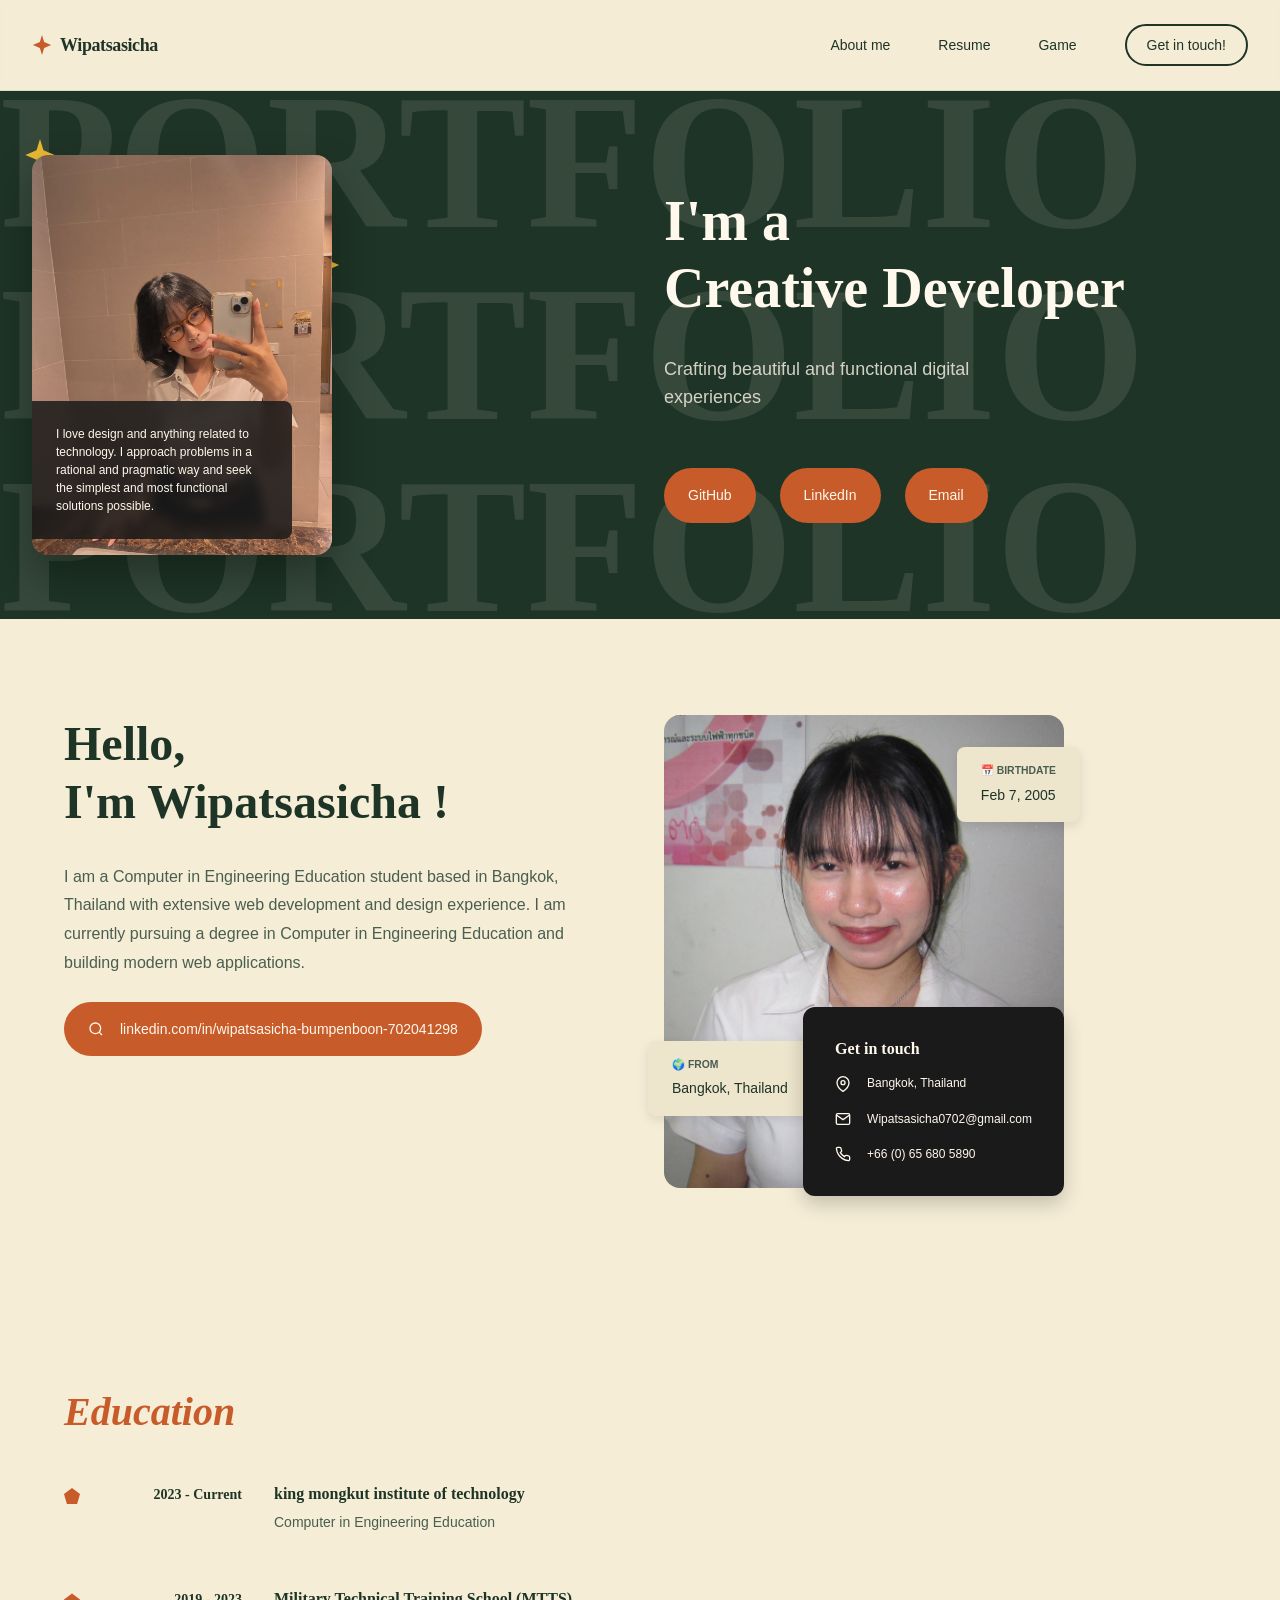
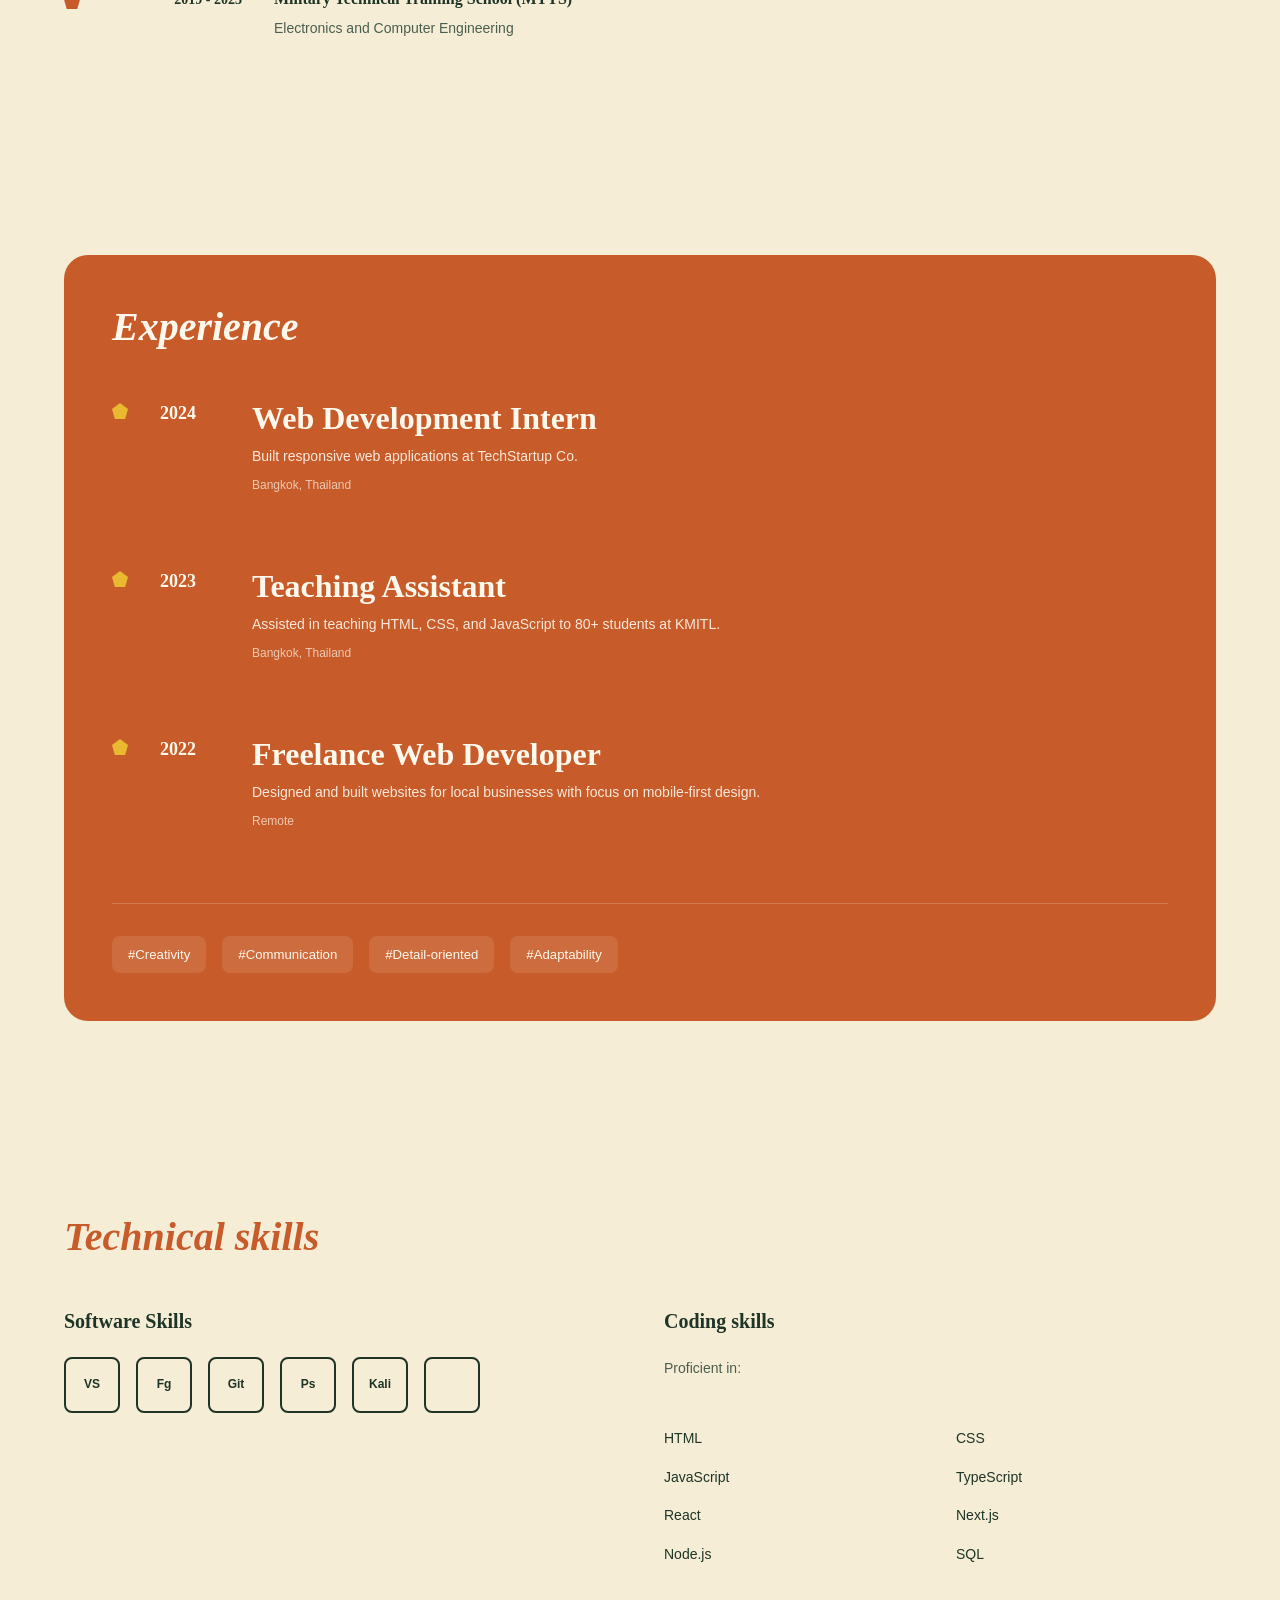
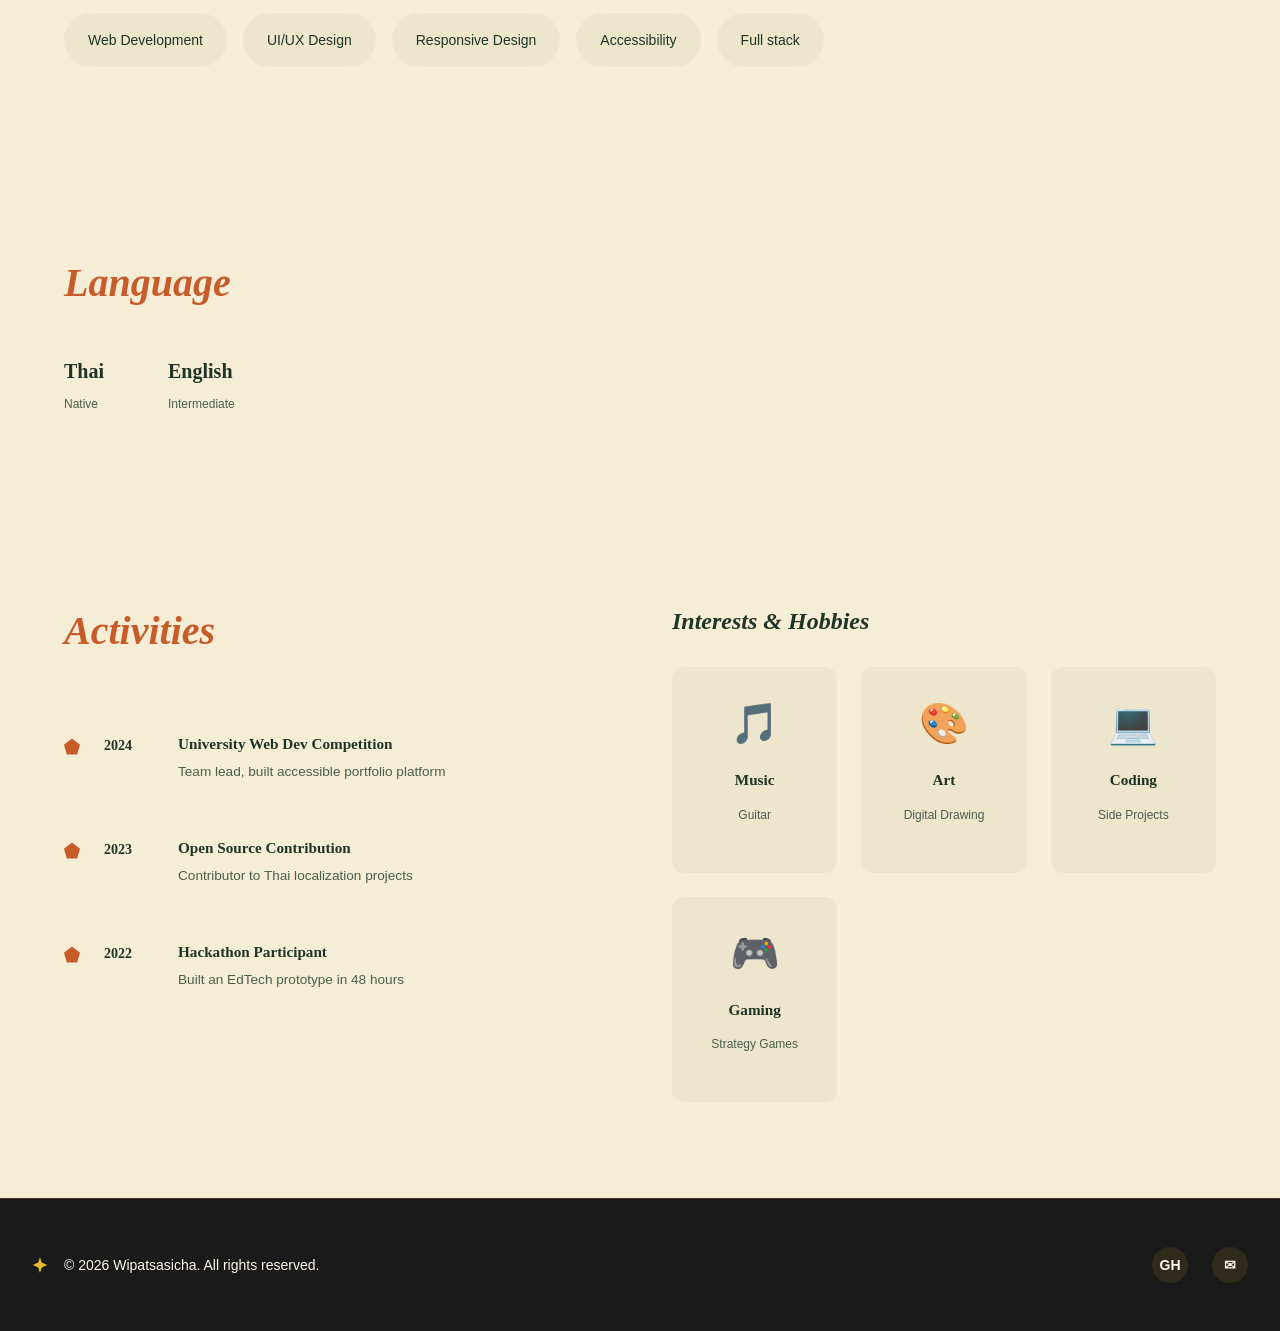
==== index.html @ ccfe5669 "Performance optimization: defer scripts and add image dimensions" ====
<!DOCTYPE html>
<html lang="en">
<head>
    <meta charset="UTF-8">
    <meta name="viewport" content="width=device-width, initial-scale=1.0">
    <meta name="description" content="Wipatsasicha - Computer in Engineering Education student and web developer">
    <meta name="theme-color" content="#1E3426">
    <title>Wipatsasicha - Portfolio</title>
    <link rel="stylesheet" href="styles.css">
    <link rel="stylesheet" href="cv-styles.css">
</head>
<body>
    <div id="shared-header"></div>

    
    <main>
        <div id="page-home" class="page-view active" data-route="home">
       
        <section class="hero-section" aria-labelledby="hero-heading">
            <div class="hero-background" aria-hidden="true">
                <div class="hero-text">PORTFOLIO</div>
                <div class="hero-text">PORTFOLIO</div>
                <div class="hero-text">PORTFOLIO</div>
                <div class="hero-text">PORTFOLIO</div>
                <div class="hero-text">PORTFOLIO</div>
            </div>

            <div class="hero-container">
                <div class="hero-grid">
                    
                    <div class="hero-image-wrapper">
                        
                        <svg class="sparkle sparkle-1" width="32" height="32" viewBox="0 0 24 24" fill="currentColor" aria-hidden="true">
                            <path d="M12 0L14.59 8.41L23 12L14.59 15.59L12 24L9.41 15.59L1 12L9.41 8.41L12 0Z" />
                        </svg>
                        <svg class="sparkle sparkle-2" width="20" height="20" viewBox="0 0 24 24" fill="currentColor" aria-hidden="true">
                            <path d="M12 0L14.59 8.41L23 12L14.59 15.59L12 24L9.41 15.59L1 12L9.41 8.41L12 0Z" />
                        </svg>
                        <svg class="sparkle sparkle-3" width="24" height="24" viewBox="0 0 24 24" fill="currentColor" aria-hidden="true">
                            <path d="M12 0L14.59 8.41L23 12L14.59 15.59L12 24L9.41 15.59L1 12L9.41 8.41L12 0Z" />
                        </svg>

                        
                        <div class="profile-image-container">
                            <img src="public/images/profile.jpg" alt="Wipatsasicha, a Computer in Engineering Education student" class="profile-image" width="300" height="400" loading="eager">
                            <div class="image-overlay" aria-hidden="true"></div>
                        </div>

                        <div class="quote-box">
                            <p>I love design and anything related to technology. I approach problems in a rational and pragmatic way and seek the simplest and most functional solutions possible.</p>
                        </div>
                    </div>

                    <!-- Right: Title and Social Links -->
                    <div class="hero-content">
                        <h1 id="hero-heading" class="hero-title">I'm a<br>Creative Developer</h1>
                        <p class="hero-subtitle">Crafting beautiful and functional digital experiences</p>
                        <div class="social-links">
                            <a href="https://github.com/jamelswift" target="_blank" rel="noopener noreferrer" class="social-link" aria-label="GitHub">GitHub</a>
                            <a href="https://linkedin.com/in/wipatsasicha-bumpenboon-702041298" target="_blank" rel="noopener noreferrer" class="social-link" aria-label="LinkedIn">LinkedIn</a>
                            <a href="mailto:Wipatsasicha0702@gmail.com" class="social-link" aria-label="Email">Email</a>
                        </div>
                    </div>
                </div>
            </div>
        </section>

        <section id="about" class="about-section" aria-labelledby="about-heading">
            <div class="container">
                <div class="about-grid">
                    
                    <div class="about-content">
                        <h2 id="about-heading" class="section-title">Hello,<br>I'm Wipatsasicha !</h2>
                        <p class="section-text">
                            I am a Computer in Engineering Education student based in Bangkok, Thailand with extensive web development and design experience.
                            I am currently pursuing a degree in Computer in Engineering Education and building modern web applications.
                        </p>
                        <a href="https://linkedin.com/in/wipatsasicha-bumpenboon-702041298" target="_blank" rel="noopener noreferrer" class="linkedin-btn">
                            <svg width="16" height="16" viewBox="0 0 24 24" fill="none" stroke="currentColor" stroke-width="2" aria-hidden="true">
                                <circle cx="11" cy="11" r="8"></circle>
                                <path d="m21 21-4.35-4.35"></path>
                            </svg>
                            linkedin.com/in/wipatsasicha-bumpenboon-702041298
                        </a>
                    </div>

                    
                    <div class="about-photo-wrapper">
                        <img src="public/images/profile1.jpg" alt="Wipatsasicha" class="about-photo" width="300" height="400" loading="lazy">
                        
                        
                        <div class="floating-tag tag-1">
                            <span class="tag-label">📅 Birthdate</span>
                            <span class="tag-value">Feb 7, 2005</span>
                        </div>
                        <div class="floating-tag tag-2">
                            <span class="tag-label">🌍 From</span>
                            <span class="tag-value">Bangkok, Thailand</span>
                        </div>

                        <div class="contact-card">
                            <h3 class="contact-title">Get in touch</h3>
                            <ul class="contact-list">
                                <li class="contact-item">
                                    <svg width="16" height="16" viewBox="0 0 24 24" fill="none" stroke="currentColor" stroke-width="2" aria-hidden="true">
                                        <path d="M21 10c0 7-9 13-9 13s-9-6-9-13a9 9 0 0 1 18 0z"></path>
                                        <circle cx="12" cy="10" r="3"></circle>
                                    </svg>
                                    <span>Bangkok, Thailand</span>
                                </li>
                                <li class="contact-item">
                                    <svg width="16" height="16" viewBox="0 0 24 24" fill="none" stroke="currentColor" stroke-width="2" aria-hidden="true">
                                        <path d="M4 4h16c1.1 0 2 .9 2 2v12c0 1.1-.9 2-2 2H4c-1.1 0-2-.9-2-2V6c0-1.1.9-2 2-2z"></path>
                                        <polyline points="22,6 12,13 2,6"></polyline>
                                    </svg>
                                    <span>Wipatsasicha0702@gmail.com</span>
                                </li>
                                <li class="contact-item">
                                    <svg width="16" height="16" viewBox="0 0 24 24" fill="none" stroke="currentColor" stroke-width="2" aria-hidden="true">
                                        <path d="M22 16.92v3a2 2 0 0 1-2.18 2 19.79 19.79 0 0 1-8.63-3.07 19.5 19.5 0 0 1-6-6 19.79 19.79 0 0 1-3.07-8.67A2 2 0 0 1 4.11 2h3a2 2 0 0 1 2 1.72 12.84 12.84 0 0 0 .7 2.81 2 2 0 0 1-.45 2.11L8.09 9.91a16 16 0 0 0 6 6l1.27-1.27a2 2 0 0 1 2.11-.45 12.84 12.84 0 0 0 2.81.7A2 2 0 0 1 22 16.92z"></path>
                                    </svg>
                                    <span>+66 (0) 65 680 5890</span>
                                </li>
                            </ul>
                        </div>
                    </div>
                </div>
            </div>
        </section>

        <section id="education" class="education-section">
            <div class="container">
                <h2 class="section-heading">Education</h2>
                <div class="timeline">
                    <article class="timeline-item">
                        <div class="timeline-marker"></div>
                        <time class="timeline-date">2023 - Current</time>
                        <div class="timeline-content">
                            <h3 class="timeline-title">king mongkut institute of technology</h3>
                            <p class="timeline-program">Computer in Engineering Education</p>
                        </div>
                    </article>

                    <article class="timeline-item">
                        <div class="timeline-marker"></div>
                        <time class="timeline-date">2019 - 2023</time>
                        <div class="timeline-content">
                            <h3 class="timeline-title">Military Technical Training School (MTTS)</h3>
                            <p class="timeline-program">Electronics and Computer Engineering</p>
                        </div>
                    </article>
                </div>
            </div>
        </section>

        <section id="experience" class="experience-section">
            <div class="container">
                <div class="experience-card">
                    <h2 class="section-heading-light">Experience</h2>
                    
                    <div class="experience-timeline">
                        <article class="experience-item">
                            <div class="experience-marker"></div>
                            <time class="experience-year">2024</time>
                            <div class="experience-content">
                                <h3 class="experience-title">Web Development Intern</h3>
                                <p class="experience-description">Built responsive web applications at TechStartup Co.</p>
                                <p class="experience-location">Bangkok, Thailand</p>
                            </div>
                        </article>

                        <article class="experience-item">
                            <div class="experience-marker"></div>
                            <time class="experience-year">2023</time>
                            <div class="experience-content">
                                <h3 class="experience-title">Teaching Assistant</h3>
                                <p class="experience-description">Assisted in teaching HTML, CSS, and JavaScript to 80+ students at KMITL.</p>
                                <p class="experience-location">Bangkok, Thailand</p>
                            </div>
                        </article>

                        <article class="experience-item">
                            <div class="experience-marker"></div>
                            <time class="experience-year">2022</time>
                            <div class="experience-content">
                                <h3 class="experience-title">Freelance Web Developer</h3>
                                <p class="experience-description">Designed and built websites for local businesses with focus on mobile-first design.</p>
                                <p class="experience-location">Remote</p>
                            </div>
                        </article>
                    </div>

                   
                    <div class="skills-tags">
                        <span class="skill-tag">#Creativity</span>
                        <span class="skill-tag">#Communication</span>
                        <span class="skill-tag">#Detail-oriented</span>
                        <span class="skill-tag">#Adaptability</span>
                    </div>
                </div>
            </div>
        </section>

        <section id="skills" class="skills-section">
            <div class="container">
                <h2 class="section-heading">Technical skills</h2>
                
                <div class="skills-grid">
                
                    <div class="skills-column">
                        <h3 class="skills-subtitle">Software Skills</h3>
                        <div class="tools-grid" role="list" aria-label="Software tools">
                            <div class="tool-box" role="listitem" title="VS Code">VS</div>
                            <div class="tool-box" role="listitem" title="Figma">Fg</div>
                            <div class="tool-box" role="listitem" title="Git">Git</div>
                            <div class="tool-box" role="listitem" title="AWS clound">Ps</div>
                            <div class="tool-box" role="listitem" title="Kali">Kali</div>
                            <div class="tool-box" role="listitem" title="...">  </div>
                        </div>
                    </div>

                    
                    <div class="skills-column">
                        <h3 class="skills-subtitle">Coding skills</h3>
                        <p class="skills-intro">Proficient in:</p>
                        <div class="coding-skills-grid">
                            <span class="coding-skill">HTML</span>
                            <span class="coding-skill">CSS</span>
                            <span class="coding-skill">JavaScript</span>
                            <span class="coding-skill">TypeScript</span>
                            <span class="coding-skill">React</span>
                            <span class="coding-skill">Next.js</span>
                            <span class="coding-skill">Node.js</span>
                            <span class="coding-skill">SQL</span>

                        </div>
                    </div>
                </div>

                
                <div class="skill-categories">
                    <span class="category-tag">Web Development</span>
                    <span class="category-tag">UI/UX Design</span>
                    <span class="category-tag">Responsive Design</span>
                    <span class="category-tag">Accessibility</span>
                    <span class="category-tag">Full stack</span>
                </div>
            </div>
        </section>

        <section id="languages" class="language-section">
            <div class="container">
                <h2 class="section-heading">Language</h2>
                
                <div class="languages-grid">
                    <div class="language-item">
                        <span class="language-name">Thai</span>
                        <span class="language-level">Native</span>
                    </div>
                    <div class="language-item">
                        <span class="language-name">English</span>
                        <span class="language-level">Intermediate</span>
                    </div>
                </div>
            </div>
        </section>

        
        <section id="activities" class="activities-section">
            <div class="container">
                <div class="activities-grid">
                    
                    <div class="activities-column">
                        <h2 class="section-heading">Activities</h2>
                        
                        <div class="activities-timeline">
                            <article class="activity-item">
                                <div class="activity-marker"></div>
                                <time class="activity-year">2024</time>
                                <div class="activity-content">
                                    <h3 class="activity-title">University Web Dev Competition</h3>
                                    <p class="activity-description">Team lead, built accessible portfolio platform</p>
                                </div>
                            </article>

                            <article class="activity-item">
                                <div class="activity-marker"></div>
                                <time class="activity-year">2023</time>
                                <div class="activity-content">
                                    <h3 class="activity-title">Open Source Contribution</h3>
                                    <p class="activity-description">Contributor to Thai localization projects</p>
                                </div>
                            </article>

                            <article class="activity-item">
                                <div class="activity-marker"></div>
                                <time class="activity-year">2022</time>
                                <div class="activity-content">
                                    <h3 class="activity-title">Hackathon Participant</h3>
                                    <p class="activity-description">Built an EdTech prototype in 48 hours</p>
                                </div>
                            </article>
                        </div>
                    </div>

                
                    <div class="hobbies-column">
                        <h3 class="hobbies-title">Interests & Hobbies</h3>
                        
                        <div class="hobbies-grid">
                            <div class="hobby-card">
                                <div class="hobby-icon">🎵</div>
                                <h4 class="hobby-name">Music</h4>
                                <p class="hobby-subtitle">Guitar</p>
                            </div>

                            <div class="hobby-card">
                                <div class="hobby-icon">🎨</div>
                                <h4 class="hobby-name">Art</h4>
                                <p class="hobby-subtitle">Digital Drawing</p>
                            </div>

                            <div class="hobby-card">
                                <div class="hobby-icon">💻</div>
                                <h4 class="hobby-name">Coding</h4>
                                <p class="hobby-subtitle">Side Projects</p>
                            </div>

                            <div class="hobby-card">
                                <div class="hobby-icon">🎮</div>
                                <h4 class="hobby-name">Gaming</h4>
                                <p class="hobby-subtitle">Strategy Games</p>
                            </div>
                        </div>
                    </div>
                </div>
            </div>
        </section>

        </div>

        <div id="page-cv" class="page-view" data-route="cv">
            <section class="cv-header-section">
                <div class="cv-container">
                    <div class="cv-hero-grid">
                        <div class="cv-hero-copy">
                            <div class="cv-title-block">
                                <h1 class="cv-page-title">Curriculum Vitae</h1>
                                <h2 class="cv-name">Wipatsasicha Bumpenboon</h2>
                                <p class="cv-position">Computer in Engineering Education</p>
                            </div>

                            <div class="cv-header-info">
                                <div class="cv-contact-info">
                                    <div class="cv-info-item">
                                        <span class="cv-info-icon">📍</span>
                                        <div>
                                            <p class="cv-info-label">Location</p>
                                            <p class="cv-info-value">Bangkok, Thailand</p>
                                        </div>
                                    </div>
                                    <div class="cv-info-item">
                                        <span class="cv-info-icon">✉</span>
                                        <div>
                                            <p class="cv-info-label">Email</p>
                                            <p class="cv-info-value"><a href="mailto:66030281@kmitl.ac.th">66030281@kmitl.ac.th</a></p>
                                        </div>
                                    </div>
                                    <div class="cv-info-item">
                                        <span class="cv-info-icon">📱</span>
                                        <div>
                                            <p class="cv-info-label">Phone</p>
                                            <p class="cv-info-value">+66 65 680 5890</p>
                                        </div>
                                    </div>
                                    <div class="cv-info-item">
                                        <span class="cv-info-icon">🔗</span>
                                        <div>
                                            <p class="cv-info-label">Portfolio</p>
                                            <p class="cv-info-value"><a href="#home">wipatsasicha-portfolio.vercel.app</a></p>
                                        </div>
                                    </div>
                                    <div class="cv-info-item">
                                        <span class="cv-info-icon">🎂</span>
                                        <div>
                                            <p class="cv-info-label">Born</p>
                                            <p class="cv-info-value">February 7, 2005</p>
                                        </div>
                                    </div>
                                </div>
                            </div>
                        </div>

                        <div class="cv-portrait-card">
                            <div class="cv-portrait-frame">
                                <img src="public/images/profile.jpg" alt="Portrait of Wipatsasicha Bumpenboon" class="cv-portrait-image" width="200" height="250" loading="lazy">
                            </div>
                            <p class="cv-portrait-caption">Creative developer focused on educational technology and accessible web experiences.</p>
                        </div>
                    </div>
                </div>
            </section>

            <div class="cv-container">
                <div class="cv-layout">
                    <aside class="cv-sidebar">
                        <section class="cv-sidebar-section">
                            <h3 class="cv-sidebar-title">Languages</h3>
                            <div class="cv-language-item">
                                <p class="cv-language-name">Thai</p>
                                <p class="cv-language-level">Native</p>
                            </div>
                            <div class="cv-language-item">
                                <p class="cv-language-name">English</p>
                                <p class="cv-language-level">Intermediate (B2)</p>
                            </div>
                        </section>

                        <section class="cv-sidebar-section">
                            <h3 class="cv-sidebar-title">Technical Skills</h3>
                            <div class="cv-skill-cloud">
                                <span class="cv-skill-item">React</span>
                                <span class="cv-skill-item">Next.js</span>
                                <span class="cv-skill-item">JavaScript</span>
                                <span class="cv-skill-item">TypeScript</span>
                                <span class="cv-skill-item">HTML5</span>
                                <span class="cv-skill-item">CSS3</span>
                                <span class="cv-skill-item">Tailwind CSS</span>
                                <span class="cv-skill-item">Node.js</span>
                                <span class="cv-skill-item">Git</span>
                                <span class="cv-skill-item">Figma</span>
                            </div>
                        </section>
                    </aside>

                    <article class="cv-content">
                        <section class="cv-section">
                            <h3 class="cv-section-title">Profile Summary</h3>
                            <p class="cv-section-text">
                                A dedicated Computer in Engineering Education student with a strong passion for web development and educational technology. Experienced in building responsive, accessible web applications using modern technologies including HTML5, CSS3, JavaScript, React, and Next.js. Committed to creating user-centered digital solutions and sharing knowledge through teaching and mentoring.
                            </p>
                        </section>

                        <section class="cv-section">
                            <h3 class="cv-section-title">Education</h3>
                            <div class="cv-timeline-item">
                                <div class="cv-timeline-header">
                                    <h4 class="cv-item-title">B.S. Computer in Engineering Education</h4>
                                    <span class="cv-item-date">2023 - Present</span>
                                </div>
                                <p class="cv-item-institution">King Mongkut's Institute of Technology Ladkrabang (KMITL)</p>
                                <p class="cv-item-description">
                                    Pursuing degree in Computer in Engineering Education with focus on web technologies, software engineering, and educational technology. Current GPA: 3.45
                                </p>
                                <div class="cv-item-tags">
                                    <span class="cv-tag-small">Web Technologies</span>
                                    <span class="cv-tag-small">Software Engineering</span>
                                    <span class="cv-tag-small">EdTech</span>
                                </div>
                            </div>

                            <div class="cv-timeline-item">
                                <div class="cv-timeline-header">
                                    <h4 class="cv-item-title">High School Diploma</h4>
                                    <span class="cv-item-date">2019 - 2023</span>
                                </div>
                                <p class="cv-item-institution">Military Technical Training School (MTTS)</p>
                                <p class="cv-item-description">
                                    Science-Mathematics program with focus on computer science and electronics engineering.
                                </p>
                                <div class="cv-item-tags">
                                    <span class="cv-tag-small">Mathematics</span>
                                    <span class="cv-tag-small">Computer Science</span>
                                    <span class="cv-tag-small">Electronics</span>
                                </div>
                            </div>
                        </section>

                        <section class="cv-section">
                            <h3 class="cv-section-title">Professional Experience</h3>
                            <div class="cv-timeline-item">
                                <div class="cv-timeline-header">
                                    <h4 class="cv-item-title">Web Development Intern</h4>
                                    <span class="cv-item-date">2024 - Present</span>
                                </div>
                                <p class="cv-item-institution">TechStartup Co., Ltd.</p>
                                <ul class="cv-item-list">
                                    <li>Building responsive web applications with React and Next.js</li>
                                    <li>Collaborating with design team on UI/UX and web accessibility</li>
                                    <li>Implementing modern frontend features and optimizing performance</li>
                                    <li>Writing clean, maintainable code with TypeScript</li>
                                </ul>
                                <div class="cv-item-tags">
                                    <span class="cv-tag-small">React</span>
                                    <span class="cv-tag-small">Next.js</span>
                                    <span class="cv-tag-small">TypeScript</span>
                                    <span class="cv-tag-small">Tailwind CSS</span>
                                </div>
                            </div>

                            <div class="cv-timeline-item">
                                <div class="cv-timeline-header">
                                    <h4 class="cv-item-title">Teaching Assistant - Web Technologies</h4>
                                    <span class="cv-item-date">2023 - 2024</span>
                                </div>
                                <p class="cv-item-institution">KMITL Faculty of Technical Education</p>
                                <ul class="cv-item-list">
                                    <li>Assisted in teaching HTML, CSS, and JavaScript to 80+ students</li>
                                    <li>Created comprehensive tutorial materials and practical exercises</li>
                                    <li>Provided one-on-one support and code reviews</li>
                                    <li>Developed hands-on projects for student learning</li>
                                </ul>
                                <div class="cv-item-tags">
                                    <span class="cv-tag-small">HTML</span>
                                    <span class="cv-tag-small">CSS</span>
                                    <span class="cv-tag-small">JavaScript</span>
                                    <span class="cv-tag-small">Teaching</span>
                                </div>
                            </div>

                            <div class="cv-timeline-item">
                                <div class="cv-timeline-header">
                                    <h4 class="cv-item-title">Freelance Web Developer</h4>
                                    <span class="cv-item-date">2022 - 2023</span>
                                </div>
                                <p class="cv-item-institution">Self-employed</p>
                                <ul class="cv-item-list">
                                    <li>Built custom websites for local businesses and startups</li>
                                    <li>Focused on mobile-first design and fast loading optimization</li>
                                    <li>Implemented SEO best practices and responsive layouts</li>
                                    <li>Managed client communication and project scope</li>
                                </ul>
                                <div class="cv-item-tags">
                                    <span class="cv-tag-small">HTML/CSS</span>
                                    <span class="cv-tag-small">WordPress</span>
                                    <span class="cv-tag-small">SEO</span>
                                    <span class="cv-tag-small">Responsive Design</span>
                                </div>
                            </div>
                        </section>

                        <section class="cv-section">
                            <h3 class="cv-section-title">Certifications</h3>
                            <div class="cv-cert-grid">
                                <div class="cv-cert-item">
                                    <h4 class="cv-cert-title">Responsive Web Design</h4>
                                    <p class="cv-cert-issuer">freeCodeCamp</p>
                                    <p class="cv-cert-date">2024</p>
                                </div>

                                <div class="cv-cert-item">
                                    <h4 class="cv-cert-title">JavaScript Algorithms & Data Structures</h4>
                                    <p class="cv-cert-issuer">freeCodeCamp</p>
                                    <p class="cv-cert-date">2024</p>
                                </div>

                                <div class="cv-cert-item">
                                    <h4 class="cv-cert-title">Git & GitHub Fundamentals</h4>
                                    <p class="cv-cert-issuer">GitHub Learning Lab</p>
                                    <p class="cv-cert-date">2023</p>
                                </div>

                                <div class="cv-cert-item">
                                    <h4 class="cv-cert-title">Web Accessibility Essentials</h4>
                                    <p class="cv-cert-issuer">Google</p>
                                    <p class="cv-cert-date">2023</p>
                                </div>
                            </div>
                        </section>
                    </article>
                </div>
            </div>

            <section class="cv-print-section">
                <div class="cv-container">
                    <button class="cv-print-button" onclick="window.print()">
                        <span class="cv-print-icon">🖨</span>
                        Print / Save as PDF
                    </button>
                </div>
            </section>
        </div>

        <div id="page-game" class="page-view" data-route="game">
            <section id="game" class="work-section" aria-labelledby="game-heading">
                <div class="container">
                    <h2 id="game-heading" class="section-heading">Game</h2>
                    <p class="section-text work-intro">
                        Bone Trail mini game built with HTML5 Canvas. Move your mouse (or finger on mobile) to guide the bone trail, collect stars, and avoid red hazards before time runs out.
                    </p>

                    <div class="game-guide-grid">
                        <article class="game-guide-card" aria-labelledby="how-to-play-heading">
                            <h3 id="how-to-play-heading" class="game-guide-title">How to play</h3>
                            <ul class="game-guide-list">
                                <li>Move mouse on desktop or drag on mobile to steer the bone trail.</li>
                                <li>Collect pickups to gain score and more time.</li>
                                <li>Press Space to activate boost when Boost is Ready.</li>
                                <li>Hit Restart to begin a new run any time.</li>
                            </ul>
                        </article>

                        <article class="game-guide-card" aria-labelledby="rules-heading">
                            <h3 id="rules-heading" class="game-guide-title">Rules</h3>
                            <ul class="game-guide-list">
                                <li>Yellow Star: score up with combo bonus.</li>
                                <li>Blue Gem: extra score and extra time.</li>
                                <li>Green Clock: large time bonus.</li>
                                <li>Red hazards reduce time and reset combo.</li>
                                <li>Game ends when time reaches 0.</li>
                            </ul>
                        </article>
                    </div>

                    <div class="work-panel">
                        <div class="work-game-hud" aria-live="polite">
                            <p class="work-game-stat">Score: <span id="bone-score">0</span></p>
                            <p class="work-game-stat">Level: <span id="bone-level">1</span></p>
                            <p class="work-game-stat">Combo: x<span id="bone-combo">1</span></p>
                            <p class="work-game-stat">Time: <span id="bone-time">45</span>s</p>
                            <p class="work-game-stat" id="bone-boost-label">Boost: Ready</p>
                            <button id="bone-restart" class="work-game-button" type="button">Restart</button>
                        </div>
                        <p class="work-game-hint">Controls: Move pointer to steer, collect gold stars, avoid red hazards, and press Space for speed boost.</p>
                        <canvas id="bone-trail-canvas" class="bone-game-canvas" aria-label="Bone Trail game area"></canvas>
                    </div>
                </div>
            </section>
        </div>
    </main>

 
    <div id="shared-footer"></div>

    
    <script src="layout.js" defer></script>
    <script src="script.js" defer></script>
</body>
</html>
---- styles.css ----
:root {
    --bg-cream: #F5EDD6;
    --text-dark: #1E3426;
    --primary: #C75B2A;
    --accent: #E8B931;
    --dark-bg: #1A1A1A;
    --light-text: #FFF8EC;
    --muted: #4A5E4F;
    --card-bg: #EDE5CC;
    --transition: all 0.3s ease;
    --spacing-1: 0.5rem;
    --spacing-2: 1rem;
    --spacing-3: 1.5rem;
    --spacing-4: 2rem;
    --spacing-6: 3rem;
    --spacing-8: 4rem;
    --max-width: 1280px;
}


* {
    margin: 0;
    padding: 0;
    box-sizing: border-box;
}

html {
    scroll-behavior: smooth;
    font-size: 16px;
}

body {
    font-family: 'Segoe UI', Tahoma, Geneva, Verdana, sans-serif;
    background-color: var(--bg-cream);
    color: var(--text-dark);
    line-height: 1.6;
    overflow-x: hidden;
}

.page-view {
    display: none;
}

.page-view.active {
    display: block;
}

main {
    min-height: calc(100vh - 60px);
}


h1, h2, h3, h4, h5, h6 {
    font-family: Georgia, 'Times New Roman', serif;
    font-weight: bold;
    line-height: 1.2;
}

h1 { font-size: clamp(2.5rem, 8vw, 5rem); }
h2 { font-size: clamp(2rem, 5vw, 3.5rem); }
h3 { font-size: clamp(1.5rem, 4vw, 2rem); }

p {
    margin-bottom: var(--spacing-3);
}

a {
    color: var(--primary);
    text-decoration: none;
    transition: var(--transition);
}

a:hover {
    opacity: 0.8;
}


.container {
    max-width: var(--max-width);
    margin: 0 auto;
    padding: var(--spacing-4);
}

@media (max-width: 768px) {
    .container {
        padding: var(--spacing-3);
    }
}

.site-header {
    position: sticky;
    top: 0;
    z-index: 40;
    background: rgba(245, 237, 214, 0.95);
    backdrop-filter: blur(4px);
    border-bottom: 1px solid rgba(30, 52, 38, 0.1);
}

.header-container {
    max-width: var(--max-width);
    margin: 0 auto;
    padding: var(--spacing-3) var(--spacing-4);
    display: flex;
    align-items: center;
    justify-content: space-between;
}


.logo {
    display: flex;
    align-items: center;
    gap: var(--spacing-1);
    font-size: 1.125rem;
    font-family: Georgia, serif;
    color: var(--text-dark);
    font-weight: bold;
    letter-spacing: -0.025rem;
}

.logo:hover {
    color: var(--primary);
}

.logo svg {
    color: var(--primary);
    animation: sparkle 2s cubic-bezier(0.4, 0, 0.6, 1) infinite;
}

@keyframes sparkle {
    0%, 100% { opacity: 1; }
    50% { opacity: 0.5; }
}


.nav-desktop {
    display: none;
    align-items: center;
    gap: var(--spacing-6);
}

@media (min-width: 769px) {
    .nav-desktop {
        display: flex;
    }
}

.nav-list {
    display: flex;
    list-style: none;
    gap: var(--spacing-6);
}

.nav-link {
    font-size: 0.875rem;
    font-weight: 500;
    color: var(--text-dark);
    position: relative;
    padding-bottom: 0.25rem;
}

.nav-link::after {
    content: '';
    position: absolute;
    bottom: 0;
    left: 0;
    width: 0;
    height: 2px;
    background: var(--primary);
    transition: width 0.3s ease;
}

.nav-link:hover::after {
    width: 100%;
}

.cta-button {
    padding: 0.5rem 1.25rem;
    border: 2px solid var(--text-dark);
    border-radius: 9999px;
    font-size: 0.875rem;
    font-weight: 500;
    color: var(--text-dark);
    transition: var(--transition);
}

.cta-button:hover {
    background: var(--text-dark);
    color: var(--bg-cream);
}


.mobile-menu-button {
    display: flex;
    align-items: center;
    justify-content: center;
    background: none;
    border: none;
    cursor: pointer;
    color: var(--text-dark);
    padding: var(--spacing-1);
    font-size: 1.5rem;
}

@media (min-width: 769px) {
    .mobile-menu-button {
        display: none;
    }
}

.menu-icon,
.close-icon {
    transition: var(--transition);
}

.mobile-menu-button:hover svg {
    color: var(--primary);
}

.nav-mobile {
    display: flex;
    flex-direction: column;
    gap: var(--spacing-3);
    padding: var(--spacing-4);
    background: rgba(245, 237, 214, 0.98);
    border-bottom: 1px solid rgba(30, 52, 38, 0.1);
}

.nav-mobile.hidden {
    display: none;
}

@media (min-width: 769px) {
    .nav-mobile {
        display: none !important;
    }
}

.nav-list-mobile {
    list-style: none;
    display: flex;
    flex-direction: column;
    gap: var(--spacing-2);
}

.nav-link-mobile {
    color: var(--text-dark);
    font-weight: 500;
    font-size: 0.95rem;
}

.cta-button-mobile {
    display: inline-block;
    padding: var(--spacing-2) var(--spacing-3);
    border: 2px solid var(--text-dark);
    border-radius: 9999px;
    color: var(--text-dark);
    font-weight: 500;
    text-align: center;
}

.cta-button-mobile:hover {
    background: var(--text-dark);
    color: var(--bg-cream);
}


.hero-section {
    position: relative;
    overflow: hidden;
    background: var(--text-dark);
    color: var(--light-text);
    padding: var(--spacing-8) var(--spacing-4);
}


.hero-background {
    position: absolute;
    inset: 0;
    pointer-events: none;
    overflow: hidden;
    display: flex;
    flex-direction: column;
    justify-content: center;
    opacity: 0.1;
    user-select: none;
}

.hero-text {
    font-family: Georgia, serif;
    font-size: clamp(8rem, 15vw, 14rem);
    font-weight: bold;
    line-height: 1;
    white-space: nowrap;
    color: var(--light-text);
}

.hero-container {
    position: relative;
    max-width: var(--max-width);
    margin: 0 auto;
}

.hero-grid {
    display: grid;
    grid-template-columns: 1fr;
    gap: var(--spacing-8);
    align-items: center;
}

@media (min-width: 768px) {
    .hero-grid {
        grid-template-columns: 1fr 1fr;
        gap: var(--spacing-6);
    }
}


.hero-image-wrapper {
    position: relative;
    max-width: 300px;
}

.profile-image-container {
    position: relative;
    aspect-ratio: 3/4;
    border-radius: 1rem;
    overflow: hidden;
    box-shadow: 0 20px 40px rgba(0, 0, 0, 0.3);
}

.profile-image {
    width: 100%;
    height: 100%;
    object-fit: cover;
}

.image-overlay {
    position: absolute;
    inset: 0;
    background: rgba(199, 91, 42, 0.35);
    mix-blend-mode: multiply;
}


.sparkle {
    position: absolute;
    color: var(--accent);
    animation: sparkle 2s cubic-bezier(0.4, 0, 0.6, 1) infinite;
}

.sparkle-1 {
    top: -1rem;
    left: -0.5rem;
    animation-delay: 0s;
}

.sparkle-2 {
    top: 25%;
    right: -0.5rem;
    animation-delay: 0.5s;
}

.sparkle-3 {
    bottom: 2rem;
    left: 1rem;
    animation-delay: 1s;
}


.quote-box {
    position: absolute;
    bottom: 1rem;
    left: 0;
    max-width: 260px;
    padding: var(--spacing-3);
    border-radius: 0 0.5rem 0.5rem 0;
    background: rgba(26, 26, 26, 0.85);
    backdrop-filter: blur(4px);
}

.quote-box p {
    font-size: 0.75rem;
    line-height: 1.5;
    color: var(--light-text);
    margin: 0;
}


.hero-content {
    display: flex;
    flex-direction: column;
    gap: var(--spacing-4);
}

.hero-title {
    font-size: clamp(2rem, 5vw, 3.5rem);
    line-height: 1.2;
    color: var(--light-text);
}

.hero-subtitle {
    font-size: 1.125rem;
    color: rgba(255, 248, 236, 0.8);
    max-width: 400px;
}


.social-links {
    display: flex;
    flex-wrap: wrap;
    gap: var(--spacing-3);
    align-items: center;
}

.social-link {
    padding: var(--spacing-2) var(--spacing-3);
    background: var(--primary);
    color: var(--light-text);
    border-radius: 9999px;
    font-weight: 500;
    font-size: 0.875rem;
}

.social-link:hover {
    background: var(--accent);
    color: var(--text-dark);
}

.about-section {
    background: var(--bg-cream);
    padding: var(--spacing-8) var(--spacing-4);
}

.about-grid {
    display: grid;
    grid-template-columns: 1fr;
    gap: var(--spacing-6);
    align-items: flex-start;
}

@media (min-width: 1024px) {
    .about-grid {
        grid-template-columns: 1fr 1fr;
    }
}

.section-title {
    font-size: clamp(2rem, 5vw, 3rem);
    color: var(--text-dark);
    margin-bottom: var(--spacing-4);
}

.section-text {
    font-size: 1rem;
    line-height: 1.8;
    color: var(--muted);
    margin-bottom: var(--spacing-3);
}

.linkedin-btn {
    display: inline-flex;
    align-items: center;
    gap: var(--spacing-2);
    padding: var(--spacing-2) var(--spacing-3);
    background: var(--primary);
    color: var(--light-text);
    border-radius: 9999px;
    font-weight: 500;
    font-size: 0.875rem;
}

.linkedin-btn:hover {
    background: var(--accent);
    color: var(--text-dark);
}

.about-photo-wrapper {
    position: relative;
    max-width: 400px;
}

.about-photo {
    width: 100%;
    height: auto;
    border-radius: 1rem;
    object-fit: cover;
}


.floating-tag {
    position: absolute;
    background: var(--card-bg);
    padding: var(--spacing-2) var(--spacing-3);
    border-radius: 0.5rem;
    display: flex;
    flex-direction: column;
    gap: 0.25rem;
    box-shadow: 0 4px 12px rgba(0, 0, 0, 0.1);
}

.tag-1 {
    top: 2rem;
    right: -1rem;
}

.tag-2 {
    bottom: 5rem;
    left: -1rem;
}

.tag-label {
    font-size: 0.65rem;
    color: var(--muted);
    font-weight: 600;
    text-transform: uppercase;
}

.tag-value {
    font-size: 0.875rem;
    color: var(--text-dark);
    font-weight: 500;
}


.contact-card {
    position: absolute;
    bottom: 0;
    right: 0;
    background: var(--dark-bg);
    color: var(--light-text);
    padding: var(--spacing-4);
    border-radius: 0.75rem;
    max-width: 280px;
    box-shadow: 0 8px 20px rgba(0, 0, 0, 0.2);
}

.contact-title {
    font-size: 1rem;
    margin-bottom: var(--spacing-2);
}

.contact-list {
    list-style: none;
    display: flex;
    flex-direction: column;
    gap: var(--spacing-2);
}

.contact-item {
    display: flex;
    align-items: center;
    gap: var(--spacing-2);
    font-size: 0.75rem;
}

.contact-item svg {
    flex-shrink: 0;
}


.education-section {
    background: var(--bg-cream);
    padding: var(--spacing-8) var(--spacing-4);
}

.section-heading {
    font-size: clamp(2rem, 5vw, 2.5rem);
    color: var(--primary);
    font-style: italic;
    margin-bottom: var(--spacing-6);
}

.timeline {
    display: flex;
    flex-direction: column;
    gap: var(--spacing-4);
}

.timeline-item {
    display: flex;
    gap: var(--spacing-4);
    align-items: flex-start;
}

.timeline-marker {
    flex-shrink: 0;
    width: 1rem;
    height: 1rem;
    margin-top: 0.25rem;
    background: var(--primary);
    clip-path: polygon(50% 0%, 100% 38%, 82% 100%, 18% 100%, 0% 38%);
}

.timeline-date {
    flex-shrink: 0;
    font-family: Georgia, serif;
    font-size: 0.875rem;
    font-weight: bold;
    color: var(--text-dark);
    min-width: 80px;
}

@media (min-width: 768px) {
    .timeline-date {
        min-width: 130px;
        text-align: right;
    }
}

.timeline-content {
    flex: 1;
}

.timeline-title {
    font-size: 1rem;
    font-weight: bold;
    margin-bottom: var(--spacing-1);
}

.timeline-program {
    font-size: 0.875rem;
    color: var(--muted);
}


.experience-section {
    background: var(--bg-cream);
    padding: var(--spacing-8) var(--spacing-4);
}

.experience-card {
    background: var(--primary);
    color: var(--light-text);
    border-radius: 1.5rem;
    padding: var(--spacing-6);
}

.section-heading-light {
    font-size: clamp(2rem, 5vw, 2.5rem);
    color: var(--light-text);
    font-style: italic;
    margin-bottom: var(--spacing-6);
}

.experience-timeline {
    display: flex;
    flex-direction: column;
    gap: var(--spacing-6);
    margin-bottom: var(--spacing-6);
}

.experience-item {
    display: flex;
    gap: var(--spacing-4);
    align-items: flex-start;
}

.experience-marker {
    flex-shrink: 0;
    width: 1rem;
    height: 1rem;
    margin-top: 0.25rem;
    background: var(--accent);
    clip-path: polygon(50% 0%, 100% 38%, 82% 100%, 18% 100%, 0% 38%);
}

.experience-year {
    flex-shrink: 0;
    font-family: Georgia, serif;
    font-size: 1.125rem;
    font-weight: bold;
    min-width: 60px;
}

.experience-content {
    flex: 1;
}

.experience-title {
    font-weight: bold;
    margin-bottom: var(--spacing-1);
}

.experience-description {
    font-size: 0.875rem;
    opacity: 0.9;
    margin-bottom: var(--spacing-1);
}

.experience-location {
    font-size: 0.75rem;
    opacity: 0.7;
}


.skills-tags {
    display: flex;
    flex-wrap: wrap;
    gap: var(--spacing-2);
    padding-top: var(--spacing-4);
    border-top: 1px solid rgba(255, 248, 236, 0.2);
}

.skill-tag {
    font-size: 0.825rem;
    padding: var(--spacing-1) var(--spacing-2);
    background: rgba(255, 248, 236, 0.1);
    border-radius: 0.5rem;
}


.skills-section {
    background: var(--bg-cream);
    padding: var(--spacing-8) var(--spacing-4);
}

.skills-grid {
    display: grid;
    grid-template-columns: 1fr;
    gap: var(--spacing-6);
    margin-bottom: var(--spacing-6);
}

@media (min-width: 576px) {
    .skills-grid {
        grid-template-columns: 1fr 1fr;
    }
}

.skills-column {
    display: flex;
    flex-direction: column;
    gap: var(--spacing-3);
}

.skills-subtitle {
    font-size: 1.25rem;
    color: var(--text-dark);
}

.tools-grid {
    display: flex;
    flex-wrap: wrap;
    gap: var(--spacing-2);
}

.tool-box {
    display: flex;
    align-items: center;
    justify-content: center;
    width: 3.5rem;
    height: 3.5rem;
    border: 2px solid var(--text-dark);
    border-radius: 0.5rem;
    font-weight: bold;
    font-size: 0.75rem;
    color: var(--text-dark);
    transition: var(--transition);
    cursor: pointer;
}

.tool-box:hover {
    background: var(--text-dark);
    color: var(--bg-cream);
}

.skills-intro {
    font-size: 0.875rem;
    color: var(--muted);
}

.coding-skills-grid {
    display: grid;
    grid-template-columns: 1fr 1fr;
    gap: var(--spacing-2) var(--spacing-4);
}

.coding-skill {
    font-size: 0.875rem;
    font-weight: 500;
    color: var(--text-dark);
}


.skill-categories {
    display: flex;
    flex-wrap: wrap;
    gap: var(--spacing-2);
}

.category-tag {
    padding: var(--spacing-2) var(--spacing-3);
    background: var(--card-bg);
    border-radius: 9999px;
    font-size: 0.875rem;
    font-weight: 500;
    color: var(--text-dark);
}


.work-section {
    background: var(--bg-cream);
    padding: var(--spacing-8) var(--spacing-4);
}

.work-intro {
    max-width: 760px;
    margin-bottom: var(--spacing-4);
}

.game-guide-grid {
    display: grid;
    grid-template-columns: 1fr;
    gap: var(--spacing-3);
    margin-bottom: var(--spacing-4);
}

@media (min-width: 768px) {
    .game-guide-grid {
        grid-template-columns: 1fr 1fr;
    }
}

.game-guide-card {
    background: var(--card-bg);
    border-left: 4px solid var(--primary);
    border-radius: 0.75rem;
    padding: var(--spacing-3);
}

.game-guide-title {
    margin: 0 0 var(--spacing-2);
    font-size: 1.05rem;
    color: var(--text-dark);
}

.game-guide-list {
    margin: 0;
    padding-left: 1.2rem;
    color: var(--muted);
    font-size: 0.9rem;
}

.game-guide-list li {
    margin-bottom: 0.35rem;
}

.work-panel {
    background: #0f1412;
    border: 1px solid rgba(232, 185, 49, 0.35);
    border-radius: 1rem;
    padding: var(--spacing-3);
    box-shadow: 0 12px 30px rgba(0, 0, 0, 0.18);
}

.work-game-hud {
    display: flex;
    flex-wrap: wrap;
    align-items: center;
    gap: var(--spacing-3);
    margin-bottom: var(--spacing-3);
}

.work-game-stat {
    margin: 0;
    color: var(--light-text);
    font-size: 0.925rem;
    font-weight: 600;
}

#bone-boost-label {
    color: var(--accent);
}

.work-game-button {
    padding: 0.45rem 0.9rem;
    border-radius: 9999px;
    border: 1px solid var(--accent);
    background: transparent;
    color: var(--accent);
    font-weight: 700;
    cursor: pointer;
    transition: var(--transition);
}

.work-game-button:hover {
    background: var(--accent);
    color: var(--text-dark);
}

.work-game-hint {
    margin: 0 0 var(--spacing-3);
    color: rgba(255, 248, 236, 0.82);
    font-size: 0.82rem;
    letter-spacing: 0.01em;
}

.bone-game-canvas {
    width: 100%;
    height: 420px;
    display: block;
    border-radius: 0.75rem;
    background: radial-gradient(circle at 10% 10%, #16231a 0%, #090d0b 55%, #050706 100%);
    touch-action: none;
    cursor: crosshair;
}

@media (max-width: 768px) {
    .bone-game-canvas {
        height: 340px;
    }
}


.language-section {
    background: var(--bg-cream);
    padding: var(--spacing-8) var(--spacing-4);
}

.languages-grid {
    display: flex;
    flex-wrap: wrap;
    gap: var(--spacing-8);
}

@media (max-width: 768px) {
    .languages-grid {
        gap: var(--spacing-6);
    }
}

.language-item {
    display: flex;
    flex-direction: column;
    gap: var(--spacing-1);
}

.language-name {
    font-family: Georgia, serif;
    font-size: 1.25rem;
    font-weight: bold;
    color: var(--text-dark);
}

.language-level {
    font-size: 0.75rem;
    color: var(--muted);
}


.activities-section {
    background: var(--bg-cream);
    padding: var(--spacing-8) var(--spacing-4);
}

.activities-grid {
    display: grid;
    grid-template-columns: 1fr;
    gap: var(--spacing-8);
}

@media (min-width: 768px) {
    .activities-grid {
        grid-template-columns: 1fr 1fr;
    }
}

.activities-column {
    display: flex;
    flex-direction: column;
    gap: var(--spacing-4);
}

.activities-timeline {
    display: flex;
    flex-direction: column;
    gap: var(--spacing-4);
}

.activity-item {
    display: flex;
    gap: var(--spacing-3);
    align-items: flex-start;
}

.activity-marker {
    flex-shrink: 0;
    width: 1rem;
    height: 1rem;
    margin-top: 0.25rem;
    background: var(--primary);
    clip-path: polygon(50% 0%, 100% 38%, 82% 100%, 18% 100%, 0% 38%);
}

.activity-year {
    font-family: Georgia, serif;
    font-size: 0.875rem;
    font-weight: bold;
    color: var(--text-dark);
    min-width: 50px;
}

.activity-content {
    flex: 1;
}

.activity-title {
    font-size: 0.95rem;
    font-weight: bold;
    margin-bottom: var(--spacing-1);
}

.activity-description {
    font-size: 0.85rem;
    color: var(--muted);
}

/* Hobbies */
.hobbies-column {
    display: flex;
    flex-direction: column;
    gap: var(--spacing-4);
}

.hobbies-title {
    font-size: 1.5rem;
    color: var(--text-dark);
    font-family: Georgia, serif;
    font-style: italic;
}

.hobbies-grid {
    display: grid;
    grid-template-columns: repeat(auto-fit, minmax(150px, 1fr));
    gap: var(--spacing-3);
}

.hobby-card {
    display: flex;
    flex-direction: column;
    align-items: center;
    text-align: center;
    gap: var(--spacing-2);
    padding: var(--spacing-3);
    background: var(--card-bg);
    border-radius: 0.75rem;
    transition: var(--transition);
}

.hobby-card:hover {
    transform: translateY(-4px);
    box-shadow: 0 4px 12px rgba(0, 0, 0, 0.1);
}

.hobby-icon {
    font-size: 2.5rem;
}

.hobby-name {
    font-size: 0.95rem;
    font-weight: bold;
    color: var(--text-dark);
}

.hobby-subtitle {
    font-size: 0.75rem;
    color: var(--muted);
}


.site-footer {
    background: var(--dark-bg);
    color: var(--light-text);
    padding: var(--spacing-6) var(--spacing-4);
    border-top: 1px solid rgba(232, 185, 49, 0.2);
}

.footer-container {
    max-width: var(--max-width);
    margin: 0 auto;
    display: flex;
    flex-direction: column;
    gap: var(--spacing-4);
    align-items: center;
}

@media (min-width: 768px) {
    .footer-container {
        flex-direction: row;
        justify-content: space-between;
    }
}

.footer-brand {
    display: flex;
    align-items: center;
    gap: var(--spacing-2);
    font-size: 0.875rem;
}

.footer-brand svg {
    color: var(--accent);
}

.footer-brand p {
    margin: 0;
}

.social-list {
    display: flex;
    list-style: none;
    gap: var(--spacing-3);
}

.social-icon {
    display: inline-flex;
    align-items: center;
    justify-content: center;
    width: 2.25rem;
    height: 2.25rem;
    border-radius: 9999px;
    background: rgba(232, 185, 49, 0.1);
    color: var(--light-text);
    transition: var(--transition);
    font-size: 0.875rem;
    font-weight: bold;
}

.social-icon:hover {
    background: var(--accent);
    color: var(--text-dark);
}


@media (max-width: 480px) {
    :root {
        font-size: 14px;
    }

    .hero-image-wrapper {
        max-width: 100%;
    }

    .contact-card {
        position: static;
        margin-top: var(--spacing-4);
        max-width: 100%;
    }

    .about-grid {
        gap: var(--spacing-4);
    }

    .hero-grid {
        gap: var(--spacing-4);
    }

    .experience-card {
        padding: var(--spacing-4);
    }

    .activities-grid {
        gap: var(--spacing-4);
    }
}


@media print {
    .site-header,
    .site-footer {
        display: none;
    }

    body {
        background: white;
        color: black;
    }

    a {
        color: #0066cc;
    }
}


@media (prefers-reduced-motion: reduce) {
    * {
        animation: none !important;
        transition: none !important;
    }
}


a:focus-visible,
button:focus-visible,
input:focus-visible {
    outline: 2px solid var(--primary);
    outline-offset: 2px;
}


@media (prefers-contrast: more) {
    a {
        text-decoration: underline;
    }

    .timeline-marker,
    .experience-marker,
    .activity-marker {
        width: 1.25rem;
        height: 1.25rem;
    }
}
---- cv-styles.css ----
/* CV Page Specific Styles */

.cv-page {
    background: #FAFAF8;
}

.cv-header {
    border-bottom: 2px solid var(--text-dark);
}

.cv-main {
    min-height: calc(100vh - 120px);
    background: #FAFAF8;
}

/* CV Header Section */
.cv-header-section {
    background: linear-gradient(135deg, var(--text-dark) 0%, #2d4a36 100%);
    color: var(--light-text);
    padding: var(--spacing-8) var(--spacing-4);
    position: relative;
    overflow: hidden;
}

.cv-header-section::before {
    content: '';
    position: absolute;
    top: -50%;
    right: -10%;
    width: 600px;
    height: 600px;
    background: radial-gradient(circle, rgba(199, 91, 42, 0.1) 0%, transparent 70%);
    border-radius: 50%;
    pointer-events: none;
}

.cv-hero-grid {
    display: grid;
    grid-template-columns: minmax(0, 1.6fr) minmax(260px, 340px);
    gap: var(--spacing-6);
    align-items: end;
}

.cv-hero-copy {
    position: relative;
    z-index: 1;
}

.cv-title-block {
    position: relative;
    z-index: 1;
    margin-bottom: var(--spacing-6);
}

.cv-portrait-card {
    position: relative;
    z-index: 1;
    justify-self: end;
    max-width: 340px;
}

.cv-portrait-frame {
    position: relative;
    padding: 0.9rem;
    border-radius: 1.75rem;
    background: linear-gradient(145deg, rgba(232, 185, 49, 0.95), rgba(199, 91, 42, 0.95));
    box-shadow: 0 24px 60px rgba(0, 0, 0, 0.22);
}

.cv-portrait-frame::after {
    content: '';
    position: absolute;
    inset: 0.9rem;
    border: 1px solid rgba(255, 248, 236, 0.45);
    border-radius: 1.1rem;
    pointer-events: none;
}

.cv-portrait-image {
    display: block;
    width: 100%;
    aspect-ratio: 4 / 5;
    object-fit: cover;
    object-position: center top;
    border-radius: 1rem;
}

.cv-portrait-caption {
    margin: var(--spacing-3) 0 0;
    padding-left: var(--spacing-2);
    border-left: 3px solid rgba(232, 185, 49, 0.75);
    color: rgba(255, 248, 236, 0.88);
    font-size: 0.92rem;
    line-height: 1.7;
}

.cv-page-title {
    font-size: 2.5rem;
    font-weight: 400;
    letter-spacing: 2px;
    margin-bottom: var(--spacing-2);
    opacity: 0.9;
}

.cv-name {
    font-size: 2.5rem;
    font-weight: bold;
    margin-bottom: var(--spacing-1);
    color: var(--accent);
}

.cv-position {
    font-size: 1.25rem;
    opacity: 0.85;
    margin: 0;
}

.cv-header-info {
    position: relative;
    z-index: 1;
}

.cv-contact-info {
    display: grid;
    grid-template-columns: repeat(auto-fit, minmax(200px, 1fr));
    gap: var(--spacing-3);
}

@media (max-width: 768px) {
    .cv-hero-grid {
        grid-template-columns: 1fr;
        gap: var(--spacing-4);
    }

    .cv-portrait-card {
        justify-self: start;
        max-width: 280px;
    }

    .cv-contact-info {
        grid-template-columns: 1fr;
        gap: var(--spacing-2);
    }

    .cv-page-title,
    .cv-name {
        font-size: 1.75rem;
    }
}

.cv-info-item {
    display: flex;
    align-items: flex-start;
    gap: var(--spacing-2);
}

.cv-info-icon {
    font-size: 1.5rem;
    min-width: 2rem;
    text-align: center;
}

.cv-info-label {
    font-size: 0.75rem;
    opacity: 0.7;
    margin: 0;
    text-transform: uppercase;
    letter-spacing: 0.5px;
}

.cv-info-value {
    font-size: 0.95rem;
    margin: 0;
    font-weight: 500;
}

.cv-info-value a {
    color: var(--accent);
    text-decoration: none;
    border-bottom: 1px solid var(--accent);
    transition: var(--transition);
}

.cv-info-value a:hover {
    opacity: 0.8;
}

/* CV Container */
.cv-container {
    max-width: 1200px;
    margin: 0 auto;
    padding: var(--spacing-4);
}

/* CV Layout - Two Column */
.cv-layout {
    display: grid;
    grid-template-columns: 280px 1fr;
    gap: var(--spacing-6);
    background: white;
    border-radius: 0.5rem;
    box-shadow: 0 4px 6px rgba(0, 0, 0, 0.07);
    overflow: hidden;
}

@media (max-width: 1024px) {
    .cv-layout {
        grid-template-columns: 1fr;
        gap: var(--spacing-4);
    }

    .cv-sidebar {
        display: grid;
        grid-template-columns: 1fr 1fr;
        gap: var(--spacing-4);
        padding: var(--spacing-4);
        border-bottom: 2px solid var(--card-bg);
    }
}

@media (max-width: 640px) {
    .cv-portrait-card {
        max-width: 100%;
    }

    .cv-layout {
        border-radius: 0;
    }

    .cv-sidebar {
        grid-template-columns: 1fr;
    }
}

/* Sidebar */
.cv-sidebar {
    background: #f8f6f0;
    padding: var(--spacing-4);
    border-right: 2px solid var(--card-bg);
}

.cv-sidebar-section {
    margin-bottom: var(--spacing-4);
}

.cv-sidebar-section:last-child {
    margin-bottom: 0;
}

.cv-sidebar-title {
    font-size: 1rem;
    font-weight: bold;
    color: var(--text-dark);
    margin-bottom: var(--spacing-3);
    padding-bottom: var(--spacing-2);
    border-bottom: 2px solid var(--primary);
    display: inline-block;
    letter-spacing: 0.5px;
}

/* Languages */
.cv-language-item {
    margin-bottom: var(--spacing-3);
    padding-bottom: var(--spacing-2);
    border-bottom: 1px solid rgba(30, 52, 38, 0.1);
}

.cv-language-item:last-child {
    border-bottom: none;
    margin-bottom: 0;
    padding-bottom: 0;
}

.cv-language-name {
    font-weight: 600;
    color: var(--text-dark);
    margin-bottom: var(--spacing-1);
    margin: 0 0 var(--spacing-1) 0;
}

.cv-language-level {
    font-size: 0.85rem;
    color: var(--muted);
    margin: 0;
}

/* Skill Cloud */
.cv-skill-cloud {
    display: flex;
    flex-wrap: wrap;
    gap: var(--spacing-1);
}

.cv-skill-item {
    display: inline-block;
    padding: var(--spacing-1) var(--spacing-2);
    background: white;
    border: 1px solid var(--primary);
    color: var(--primary);
    border-radius: 20px;
    font-size: 0.8rem;
    font-weight: 500;
    transition: var(--transition);
}

.cv-skill-item:hover {
    background: var(--primary);
    color: white;
    transform: scale(1.05);
}

/* Content */
.cv-content {
    padding: var(--spacing-6);
}

@media (max-width: 768px) {
    .cv-content {
        padding: var(--spacing-4);
    }
}

.cv-section {
    margin-bottom: var(--spacing-8);
}

.cv-section:last-child {
    margin-bottom: 0;
}

.cv-section-title {
    font-size: 1.5rem;
    font-weight: bold;
    color: var(--text-dark);
    margin-bottom: var(--spacing-4);
    padding-bottom: var(--spacing-2);
    border-bottom: 2px solid var(--primary);
    display: inline-block;
    min-width: 200px;
}

.cv-section-text {
    font-size: 0.95rem;
    line-height: 1.8;
    color: var(--text-dark);
    margin: 0;
}

/* Timeline Items */
.cv-timeline-item {
    margin-bottom: var(--spacing-6);
    padding-bottom: var(--spacing-6);
    border-bottom: 1px solid var(--card-bg);
}

.cv-timeline-item:last-child {
    border-bottom: none;
    margin-bottom: 0;
    padding-bottom: 0;
}

.cv-timeline-header {
    display: flex;
    justify-content: space-between;
    align-items: flex-start;
    gap: var(--spacing-3);
    margin-bottom: var(--spacing-2);
    flex-wrap: wrap;
}

.cv-item-title {
    font-size: 1.1rem;
    font-weight: bold;
    color: var(--text-dark);
    margin: 0;
    flex: 1;
    min-width: 200px;
}

.cv-item-date {
    font-size: 0.85rem;
    color: var(--primary);
    font-weight: 600;
    white-space: nowrap;
    background: rgba(199, 91, 42, 0.1);
    padding: var(--spacing-1) var(--spacing-2);
    border-radius: 4px;
}

.cv-item-institution {
    font-size: 0.9rem;
    color: var(--muted);
    font-weight: 500;
    margin: 0 0 var(--spacing-2) 0;
}

.cv-item-description {
    font-size: 0.95rem;
    color: var(--text-dark);
    line-height: 1.7;
    margin: 0 0 var(--spacing-2) 0;
}

.cv-item-list {
    list-style: none;
    padding: 0;
    margin: 0 0 var(--spacing-2) 0;
}

.cv-item-list li {
    font-size: 0.95rem;
    color: var(--text-dark);
    line-height: 1.7;
    margin-bottom: var(--spacing-1);
    padding-left: var(--spacing-3);
    position: relative;
}

.cv-item-list li::before {
    content: "▸";
    position: absolute;
    left: 0;
    color: var(--primary);
    font-weight: bold;
}

/* Tags */
.cv-item-tags {
    display: flex;
    flex-wrap: wrap;
    gap: var(--spacing-1);
    margin-top: var(--spacing-2);
}

.cv-tag-small {
    display: inline-block;
    padding: var(--spacing-1) var(--spacing-2);
    background: var(--card-bg);
    color: var(--text-dark);
    border-radius: 4px;
    font-size: 0.75rem;
    font-weight: 500;
    border: 1px solid transparent;
    transition: var(--transition);
}

.cv-tag-small:hover {
    border-color: var(--primary);
    background: transparent;
}

/* Certifications Grid */
.cv-cert-grid {
    display: grid;
    grid-template-columns: repeat(auto-fit, minmax(220px, 1fr));
    gap: var(--spacing-4);
}

.cv-cert-item {
    background: #f8f6f0;
    padding: var(--spacing-3);
    border-radius: 0.5rem;
    border-left: 4px solid var(--primary);
    transition: var(--transition);
}

.cv-cert-item:hover {
    transform: translateY(-2px);
    box-shadow: 0 4px 12px rgba(30, 52, 38, 0.1);
}

.cv-cert-title {
    font-size: 0.95rem;
    font-weight: bold;
    color: var(--text-dark);
    margin: 0 0 var(--spacing-1) 0;
}

.cv-cert-issuer {
    font-size: 0.85rem;
    color: var(--muted);
    margin: 0 0 var(--spacing-1) 0;
    font-weight: 500;
}

.cv-cert-date {
    font-size: 0.8rem;
    color: var(--primary);
    font-weight: 600;
    margin: 0;
}

/* Print Section */
.cv-print-section {
    padding: var(--spacing-6) var(--spacing-4);
    text-align: center;
}

.cv-print-button {
    display: inline-flex;
    align-items: center;
    justify-content: center;
    gap: var(--spacing-2);
    padding: var(--spacing-3) var(--spacing-6);
    background: var(--primary);
    color: white;
    border: 2px solid var(--primary);
    border-radius: 0.5rem;
    font-weight: 600;
    font-size: 1rem;
    cursor: pointer;
    transition: var(--transition);
}

.cv-print-button:hover {
    background: transparent;
    color: var(--primary);
}

.cv-print-button:active {
    transform: scale(0.98);
}

.cv-print-icon {
    font-size: 1.2rem;
}

/* Print Styles */
@media print {
    body {
        background: white;
    }

    .site-header,
    .site-footer,
    .cv-print-section {
        display: none;
    }

    .cv-main {
        min-height: auto;
        background: white;
    }

    .cv-header-section {
        background: var(--text-dark);
        color: black;
        page-break-after: avoid;
    }

    .cv-name {
        color: var(--primary);
    }

    .cv-layout {
        box-shadow: none;
        border: 1px solid #ddd;
        page-break-inside: avoid;
    }

    .cv-sidebar {
        border-right: 1px solid #ddd;
    }

    .cv-section {
        page-break-inside: avoid;
    }

    a {
        color: inherit;
        text-decoration: none;
    }

    .cv-info-value a::after {
        content: " (" attr(href) ")";
        display: none;
    }
}

/* Responsive Mobile */
@media (max-width: 640px) {
    .cv-header-section {
        padding: var(--spacing-4) var(--spacing-2);
    }

    .cv-page-title {
        font-size: 1.75rem;
    }

    .cv-name {
        font-size: 1.5rem;
    }

    .cv-contact-info {
        grid-template-columns: 1fr;
    }

    .cv-container {
        padding: var(--spacing-2);
    }

    .cv-content {
        padding: var(--spacing-3);
    }

    .cv-section-title {
        font-size: 1.25rem;
    }

    .cv-timeline-header {
        flex-direction: column;
    }

    .cv-item-date {
        width: 100%;
        text-align: left;
    }
}
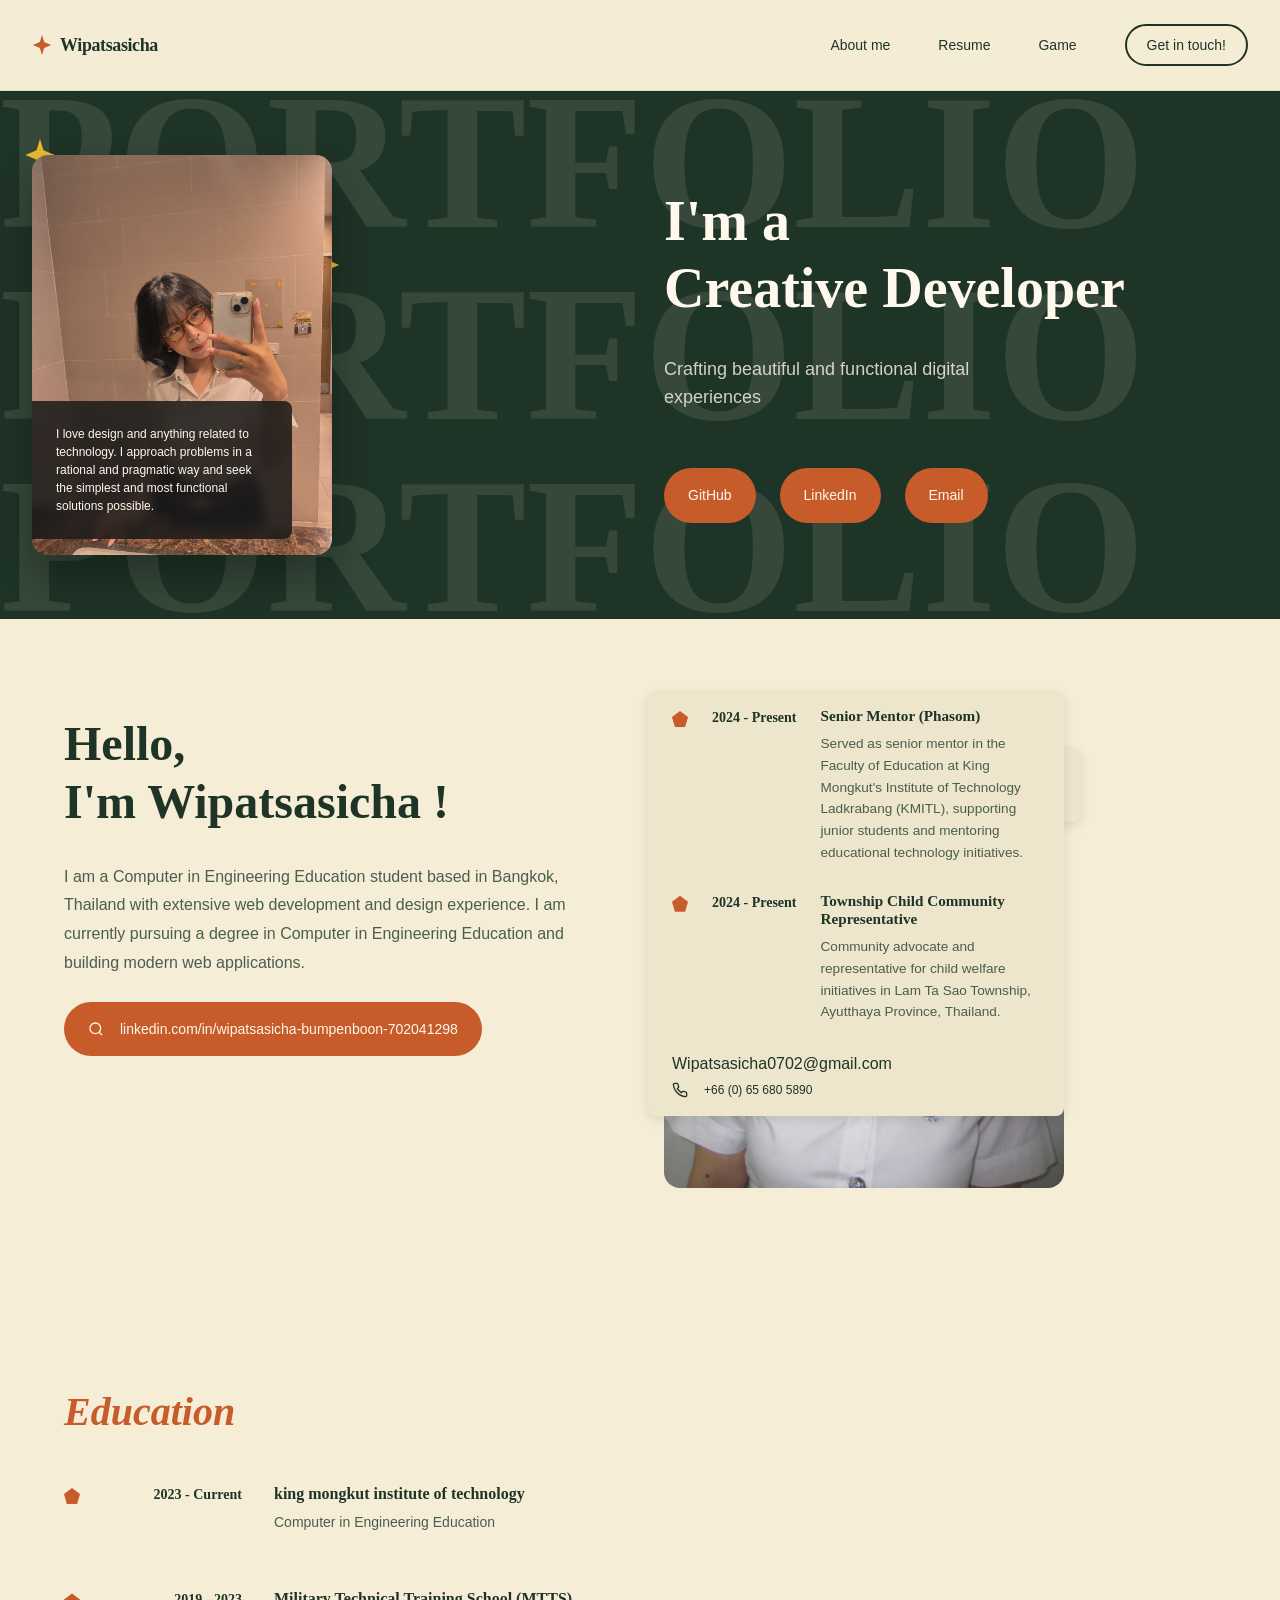
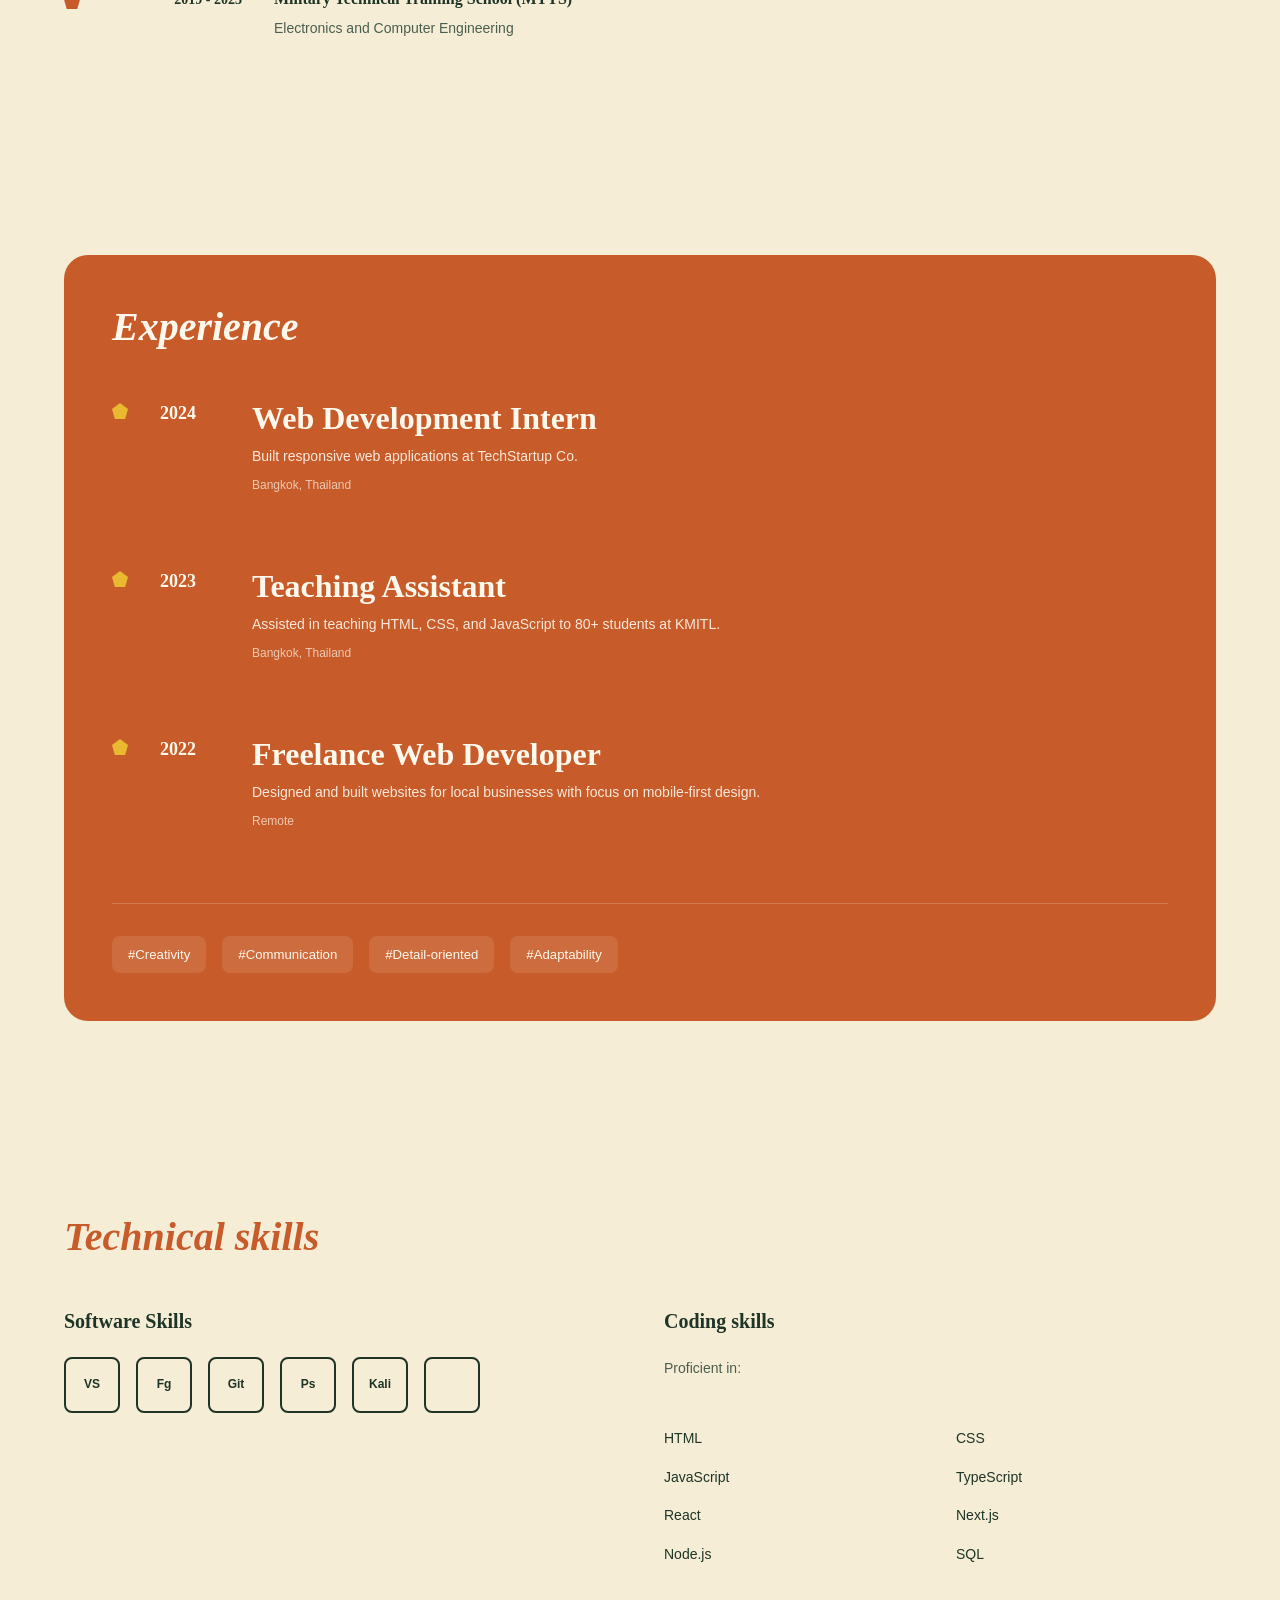
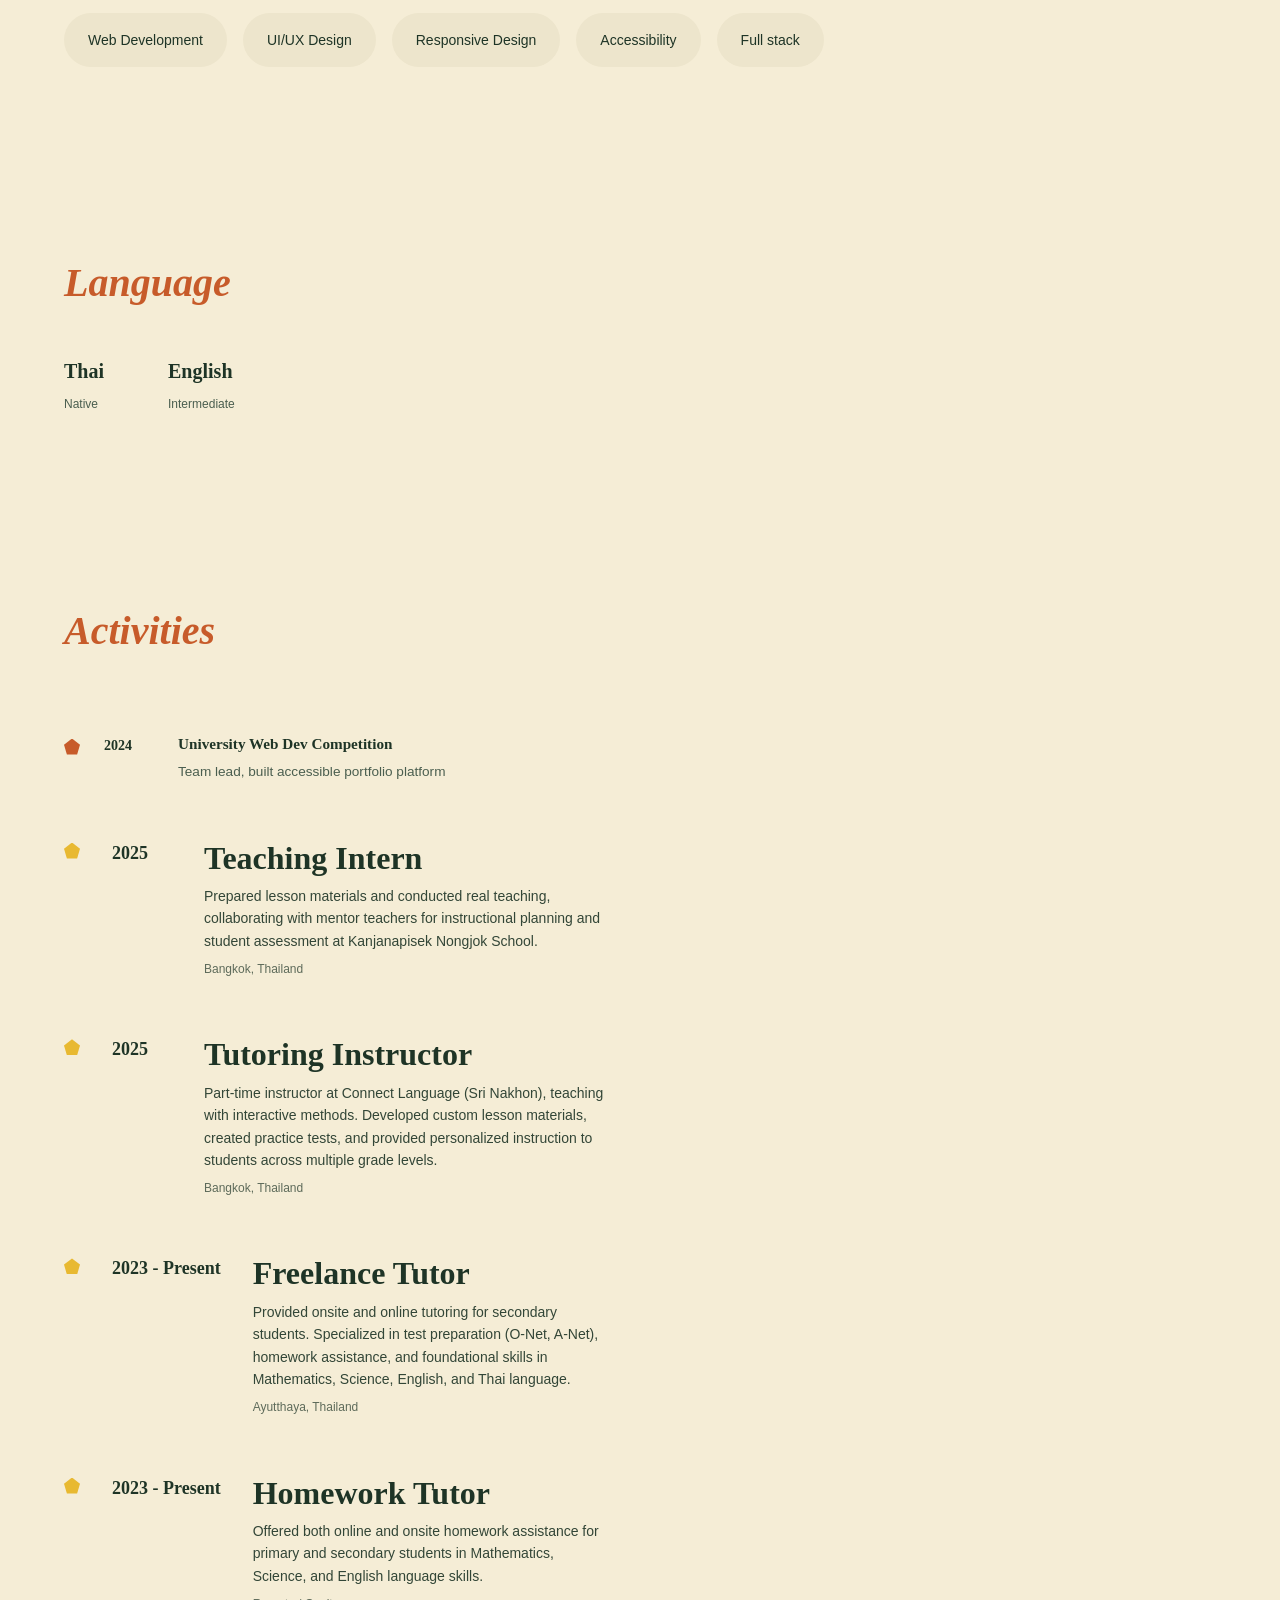
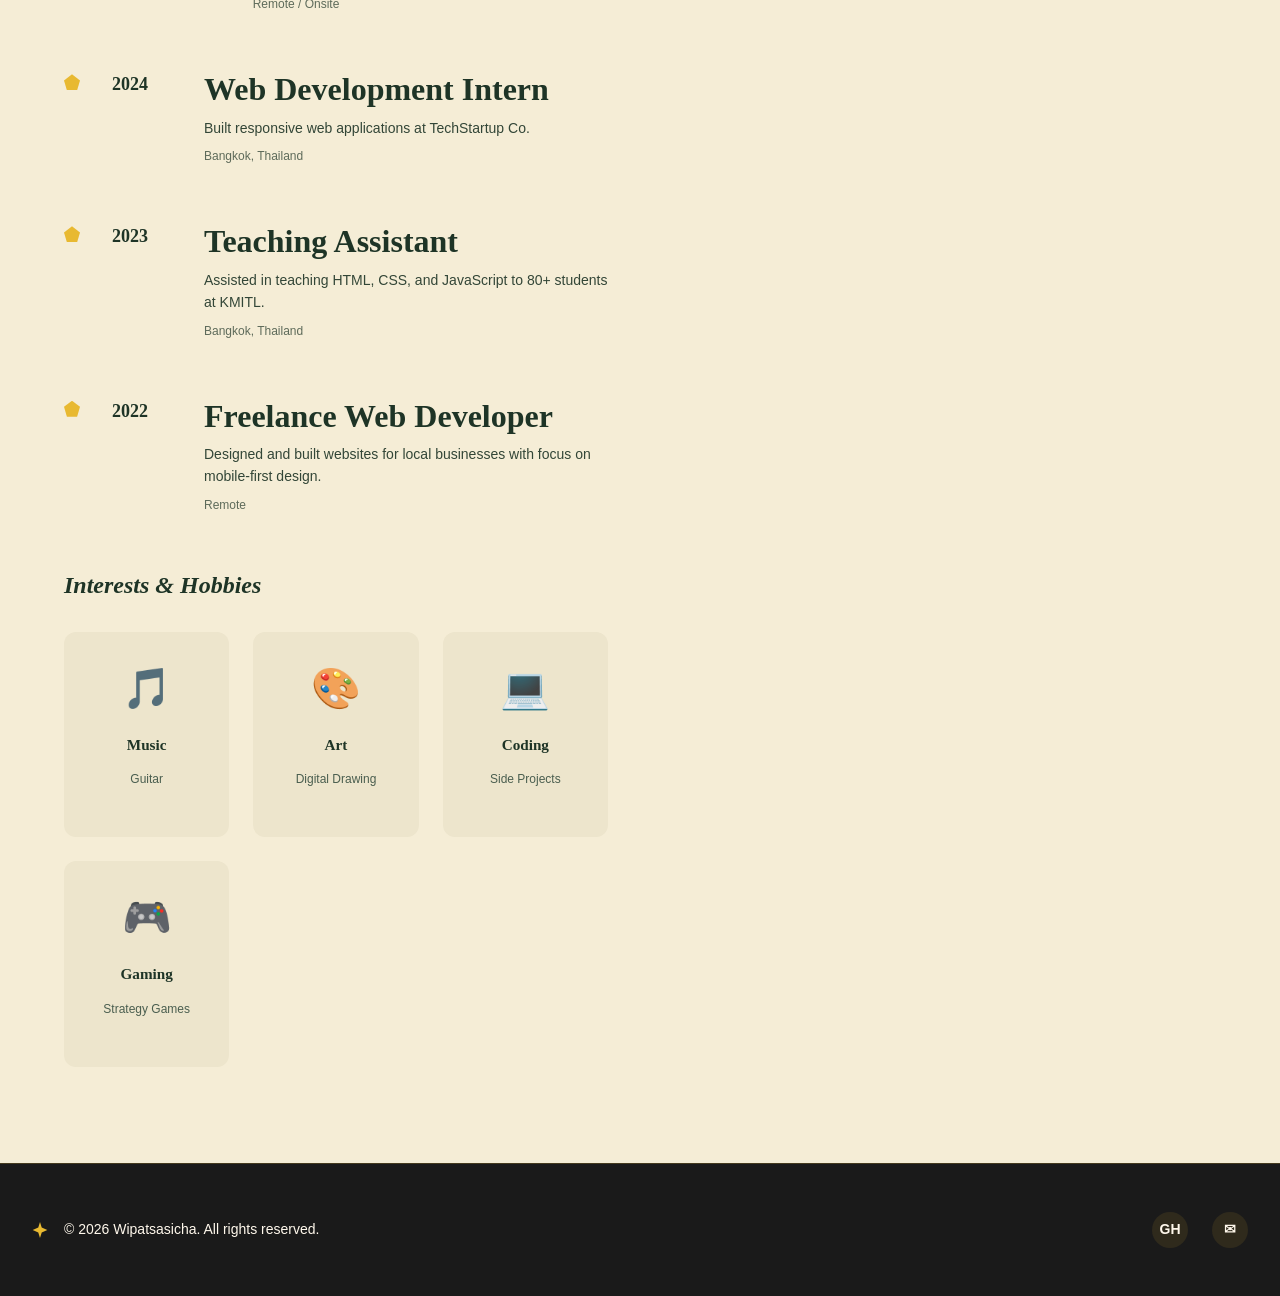
==== commit a517ebfd: "Add tutoring experience and roles to Experience and Activities sections" ====
--- a/index.html
+++ b/index.html
@@ -94,24 +94,24 @@
                             <span class="tag-value">Feb 7, 2005</span>
                         </div>
                         <div class="floating-tag tag-2">
-                            <span class="tag-label">🌍 From</span>
-                            <span class="tag-value">Bangkok, Thailand</span>
-                        </div>
-
-                        <div class="contact-card">
-                            <h3 class="contact-title">Get in touch</h3>
-                            <ul class="contact-list">
-                                <li class="contact-item">
-                                    <svg width="16" height="16" viewBox="0 0 24 24" fill="none" stroke="currentColor" stroke-width="2" aria-hidden="true">
-                                        <path d="M21 10c0 7-9 13-9 13s-9-6-9-13a9 9 0 0 1 18 0z"></path>
-                                        <circle cx="12" cy="10" r="3"></circle>
-                                    </svg>
-                                    <span>Bangkok, Thailand</span>
-                                </li>
-                                <li class="contact-item">
-                                    <svg width="16" height="16" viewBox="0 0 24 24" fill="none" stroke="currentColor" stroke-width="2" aria-hidden="true">
-                                        <path d="M4 4h16c1.1 0 2 .9 2 2v12c0 1.1-.9 2-2 2H4c-1.1 0-2-.9-2-2V6c0-1.1.9-2 2-2z"></path>
-                                        <polyline points="22,6 12,13 2,6"></polyline>
+
+                            <article class="activity-item">
+                                <div class="activity-marker"></div>
+                                <time class="activity-year">2024 - Present</time>
+                                <div class="activity-content">
+                                    <h3 class="activity-title">Senior Mentor (Phasom)</h3>
+                                    <p class="activity-description">Served as senior mentor in the Faculty of Education at King Mongkut's Institute of Technology Ladkrabang (KMITL), supporting junior students and mentoring educational technology initiatives.</p>
+                                </div>
+                            </article>
+
+                            <article class="activity-item">
+                                <div class="activity-marker"></div>
+                                <time class="activity-year">2024 - Present</time>
+                                <div class="activity-content">
+                                    <h3 class="activity-title">Township Child Community Representative</h3>
+                                    <p class="activity-description">Community advocate and representative for child welfare initiatives in Lam Ta Sao Township, Ayutthaya Province, Thailand.</p>
+                                </div>
+                            </article>
                                     </svg>
                                     <span>Wipatsasicha0702@gmail.com</span>
                                 </li>
@@ -283,25 +283,75 @@
                                 </div>
                             </article>
 
-                            <article class="activity-item">
-                                <div class="activity-marker"></div>
-                                <time class="activity-year">2023</time>
-                                <div class="activity-content">
-                                    <h3 class="activity-title">Open Source Contribution</h3>
-                                    <p class="activity-description">Contributor to Thai localization projects</p>
-                                </div>
-                            </article>
-
-                            <article class="activity-item">
-                                <div class="activity-marker"></div>
-                                <time class="activity-year">2022</time>
-                                <div class="activity-content">
-                                    <h3 class="activity-title">Hackathon Participant</h3>
-                                    <p class="activity-description">Built an EdTech prototype in 48 hours</p>
-                                </div>
-                            </article>
-                        </div>
-                    </div>
+                                <article class="experience-item">
+                                    <div class="experience-marker"></div>
+                                    <time class="experience-year">2025</time>
+                                    <div class="experience-content">
+                                        <h3 class="experience-title">Teaching Intern</h3>
+                                        <p class="experience-description">Prepared lesson materials and conducted real teaching, collaborating with mentor teachers for instructional planning and student assessment at Kanjanapisek Nongjok School.</p>
+                                        <p class="experience-location">Bangkok, Thailand</p>
+                                    </div>
+                                </article>
+
+                                <article class="experience-item">
+                                    <div class="experience-marker"></div>
+                                    <time class="experience-year">2025</time>
+                                    <div class="experience-content">
+                                        <h3 class="experience-title">Tutoring Instructor</h3>
+                                        <p class="experience-description">Part-time instructor at Connect Language (Sri Nakhon), teaching with interactive methods. Developed custom lesson materials, created practice tests, and provided personalized instruction to students across multiple grade levels.</p>
+                                        <p class="experience-location">Bangkok, Thailand</p>
+                                    </div>
+                                </article>
+
+                                <article class="experience-item">
+                                    <div class="experience-marker"></div>
+                                    <time class="experience-year">2023 - Present</time>
+                                    <div class="experience-content">
+                                        <h3 class="experience-title">Freelance Tutor</h3>
+                                        <p class="experience-description">Provided onsite and online tutoring for secondary students. Specialized in test preparation (O-Net, A-Net), homework assistance, and foundational skills in Mathematics, Science, English, and Thai language.</p>
+                                        <p class="experience-location">Ayutthaya, Thailand</p>
+                                    </div>
+                                </article>
+
+                                <article class="experience-item">
+                                    <div class="experience-marker"></div>
+                                    <time class="experience-year">2023 - Present</time>
+                                    <div class="experience-content">
+                                        <h3 class="experience-title">Homework Tutor</h3>
+                                        <p class="experience-description">Offered both online and onsite homework assistance for primary and secondary students in Mathematics, Science, and English language skills.</p>
+                                        <p class="experience-location">Remote / Onsite</p>
+                                    </div>
+                                </article>
+
+                                <article class="experience-item">
+                                    <div class="experience-marker"></div>
+                                    <time class="experience-year">2024</time>
+                                    <div class="experience-content">
+                                        <h3 class="experience-title">Web Development Intern</h3>
+                                        <p class="experience-description">Built responsive web applications at TechStartup Co.</p>
+                                        <p class="experience-location">Bangkok, Thailand</p>
+                                    </div>
+                                </article>
+
+                                <article class="experience-item">
+                                    <div class="experience-marker"></div>
+                                    <time class="experience-year">2023</time>
+                                    <div class="experience-content">
+                                        <h3 class="experience-title">Teaching Assistant</h3>
+                                        <p class="experience-description">Assisted in teaching HTML, CSS, and JavaScript to 80+ students at KMITL.</p>
+                                        <p class="experience-location">Bangkok, Thailand</p>
+                                    </div>
+                                </article>
+
+                                <article class="experience-item">
+                                    <div class="experience-marker"></div>
+                                    <time class="experience-year">2022</time>
+                                    <div class="experience-content">
+                                        <h3 class="experience-title">Freelance Web Developer</h3>
+                                        <p class="experience-description">Designed and built websites for local businesses with focus on mobile-first design.</p>
+                                        <p class="experience-location">Remote</p>
+                                    </div>
+                                </article>
 
                 
                     <div class="hobbies-column">
@@ -369,22 +419,24 @@
                                     <div class="cv-info-item">
                                         <span class="cv-info-icon">📱</span>
                                         <div>
-                                            <p class="cv-info-label">Phone</p>
-                                            <p class="cv-info-value">+66 65 680 5890</p>
+
+                                    <article class="activity-item">
+                                        <div class="activity-marker"></div>
+                                        <time class="activity-year">2024 - Present</time>
+                                        <div class="activity-content">
+                                            <h3 class="activity-title">Senior Mentor (Phasom)</h3>
+                                            <p class="activity-description">Served as senior mentor in the Faculty of Education at King Mongkut's Institute of Technology Ladkrabang (KMITL), supporting junior students and mentoring educational technology initiatives.</p>
                                         </div>
-                                    </div>
-                                    <div class="cv-info-item">
-                                        <span class="cv-info-icon">🔗</span>
-                                        <div>
-                                            <p class="cv-info-label">Portfolio</p>
-                                            <p class="cv-info-value"><a href="#home">wipatsasicha-portfolio.vercel.app</a></p>
+                                    </article>
+
+                                    <article class="activity-item">
+                                        <div class="activity-marker"></div>
+                                        <time class="activity-year">2024 - Present</time>
+                                        <div class="activity-content">
+                                            <h3 class="activity-title">Township Child Community Representative</h3>
+                                            <p class="activity-description">Community advocate and representative for child welfare initiatives in Lam Ta Sao Township, Ayutthaya Province, Thailand.</p>
                                         </div>
-                                    </div>
-                                    <div class="cv-info-item">
-                                        <span class="cv-info-icon">🎂</span>
-                                        <div>
-                                            <p class="cv-info-label">Born</p>
-                                            <p class="cv-info-value">February 7, 2005</p>
+                                    </article>
                                         </div>
                                     </div>
                                 </div>
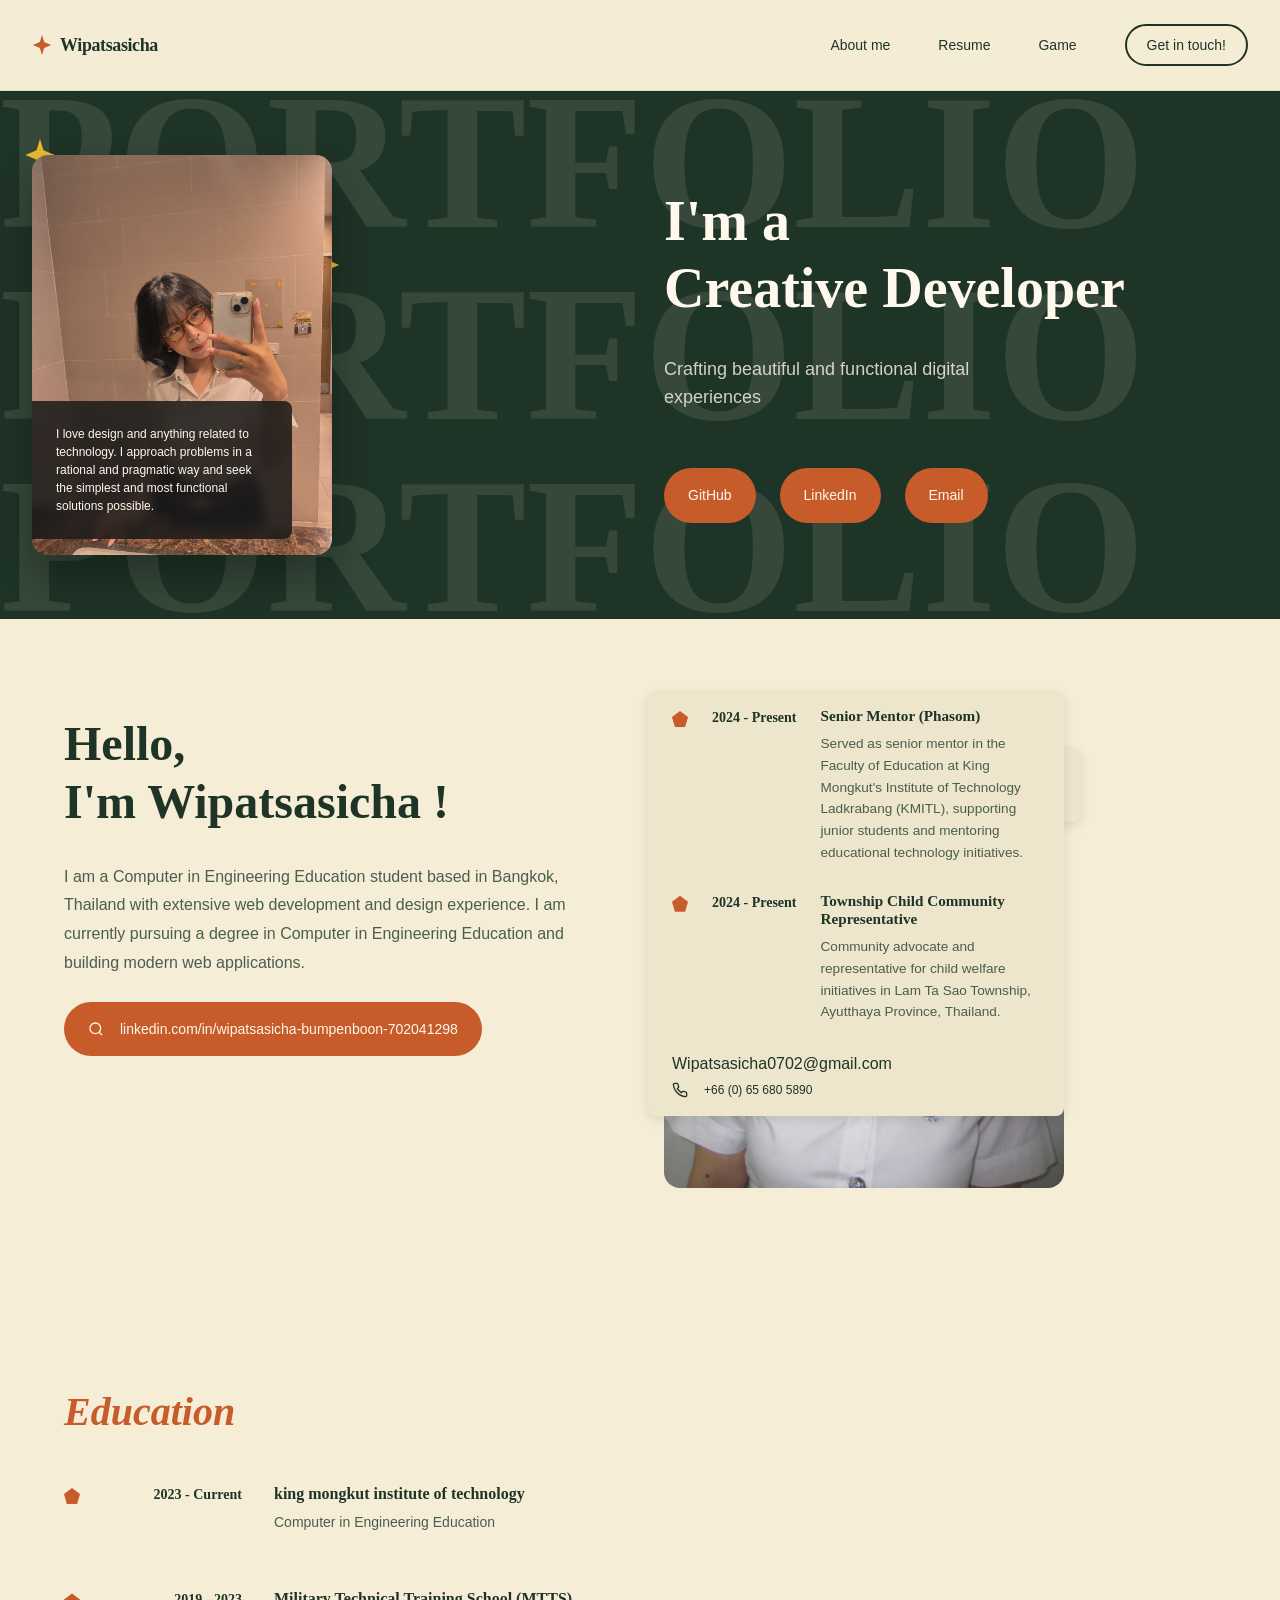
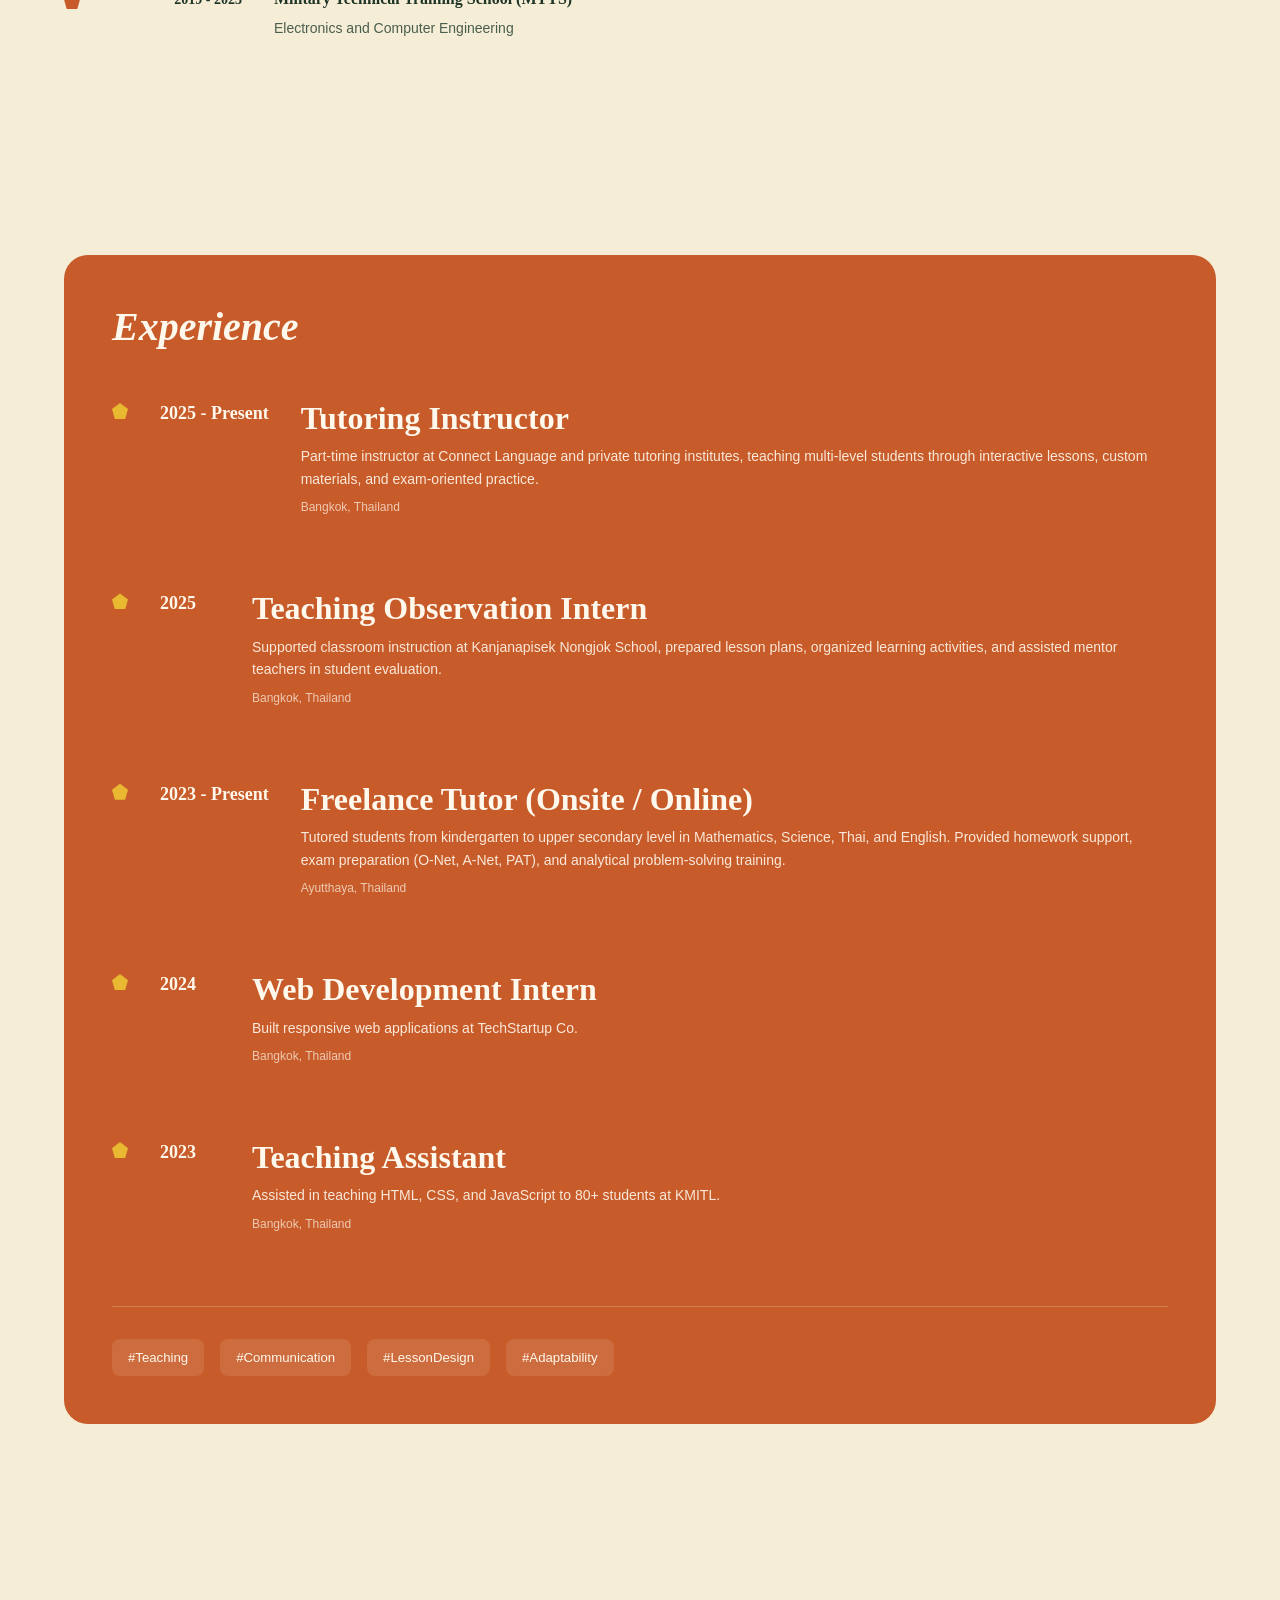
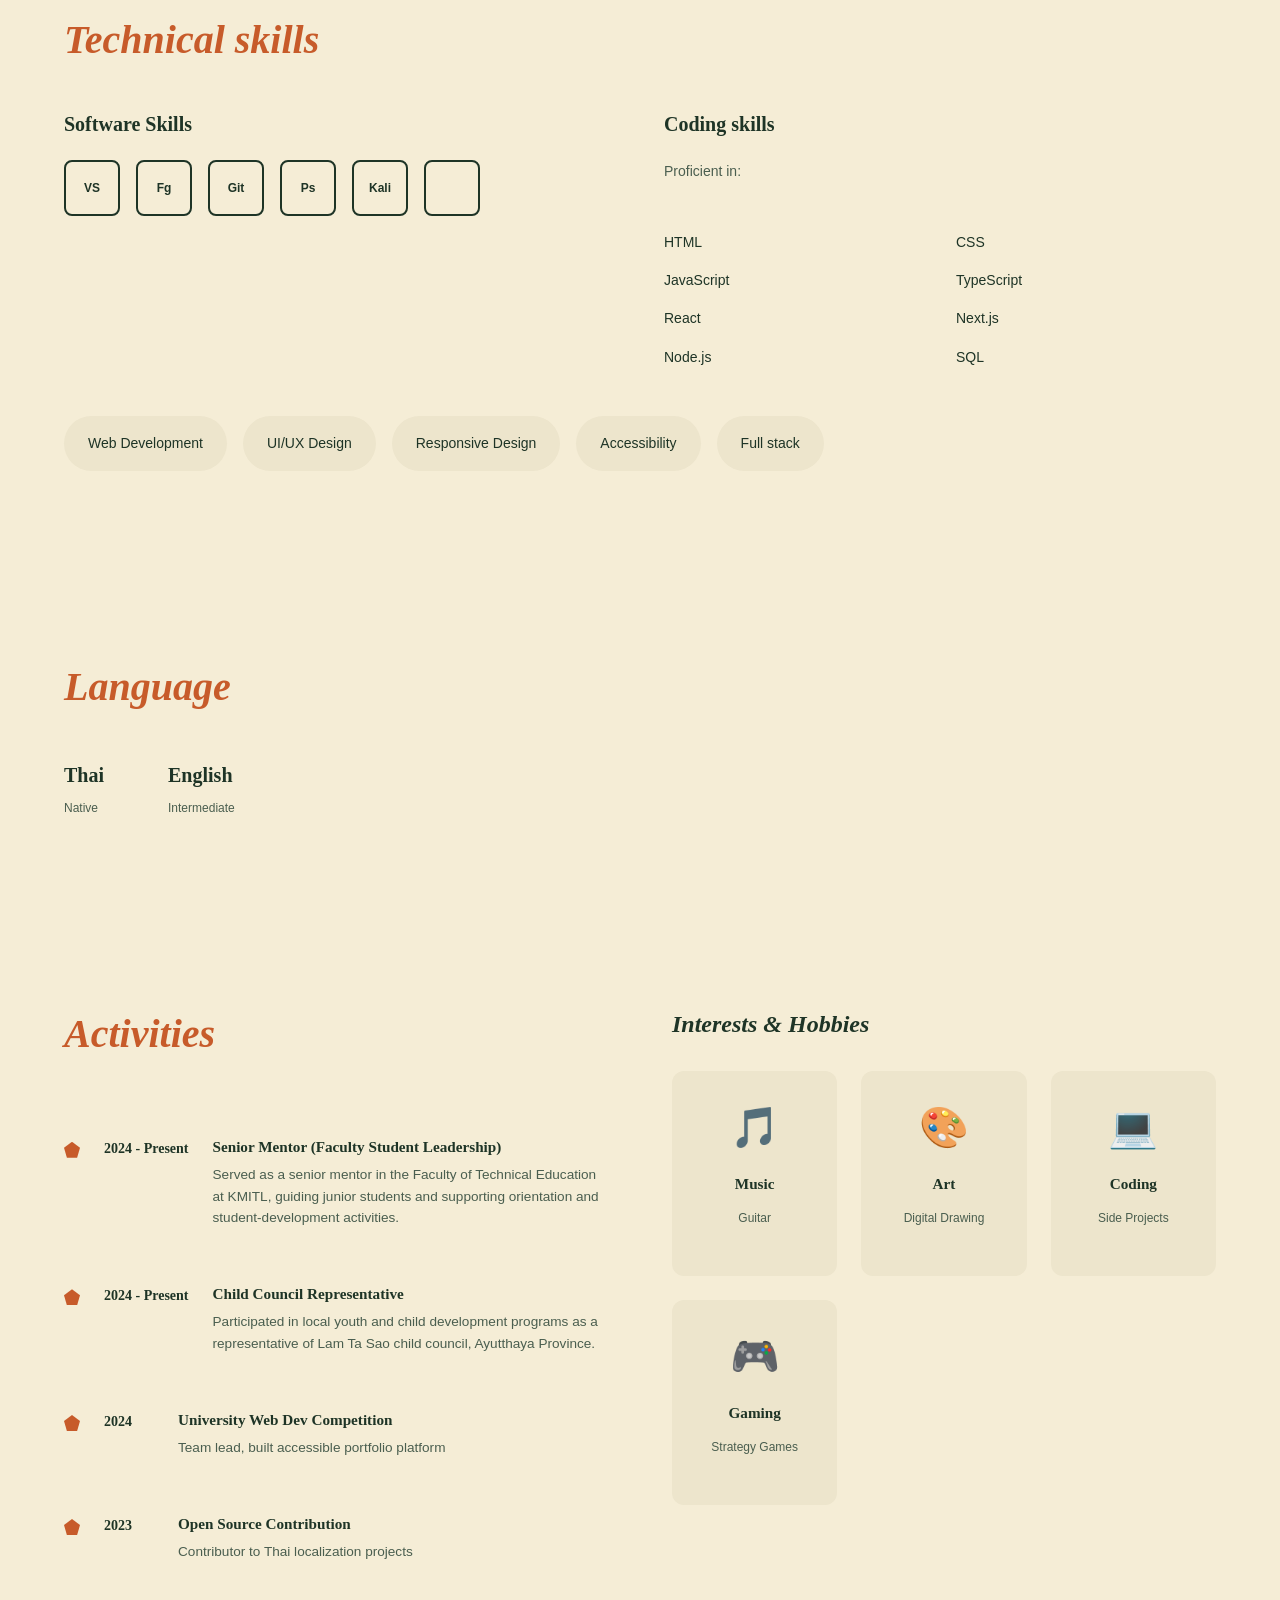
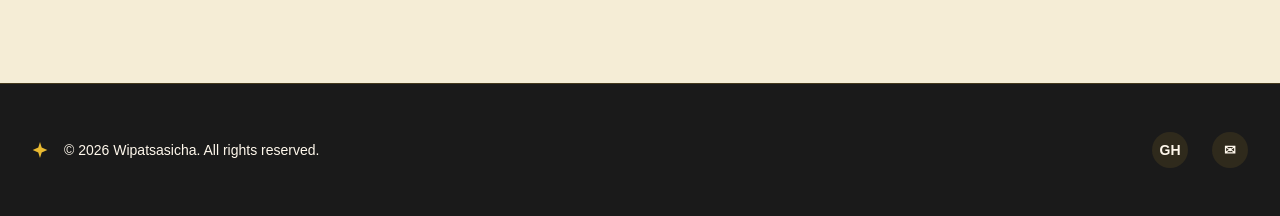
==== commit e1732122: "Refine Experience and Activities with tutoring-focused content" ====
--- a/index.html
+++ b/index.html
@@ -157,8 +157,38 @@
             <div class="container">
                 <div class="experience-card">
                     <h2 class="section-heading-light">Experience</h2>
-                    
+
                     <div class="experience-timeline">
+                        <article class="experience-item">
+                            <div class="experience-marker"></div>
+                            <time class="experience-year">2025 - Present</time>
+                            <div class="experience-content">
+                                <h3 class="experience-title">Tutoring Instructor</h3>
+                                <p class="experience-description">Part-time instructor at Connect Language and private tutoring institutes, teaching multi-level students through interactive lessons, custom materials, and exam-oriented practice.</p>
+                                <p class="experience-location">Bangkok, Thailand</p>
+                            </div>
+                        </article>
+
+                        <article class="experience-item">
+                            <div class="experience-marker"></div>
+                            <time class="experience-year">2025</time>
+                            <div class="experience-content">
+                                <h3 class="experience-title">Teaching Observation Intern</h3>
+                                <p class="experience-description">Supported classroom instruction at Kanjanapisek Nongjok School, prepared lesson plans, organized learning activities, and assisted mentor teachers in student evaluation.</p>
+                                <p class="experience-location">Bangkok, Thailand</p>
+                            </div>
+                        </article>
+
+                        <article class="experience-item">
+                            <div class="experience-marker"></div>
+                            <time class="experience-year">2023 - Present</time>
+                            <div class="experience-content">
+                                <h3 class="experience-title">Freelance Tutor (Onsite / Online)</h3>
+                                <p class="experience-description">Tutored students from kindergarten to upper secondary level in Mathematics, Science, Thai, and English. Provided homework support, exam preparation (O-Net, A-Net, PAT), and analytical problem-solving training.</p>
+                                <p class="experience-location">Ayutthaya, Thailand</p>
+                            </div>
+                        </article>
+
                         <article class="experience-item">
                             <div class="experience-marker"></div>
                             <time class="experience-year">2024</time>
@@ -178,23 +208,12 @@
                                 <p class="experience-location">Bangkok, Thailand</p>
                             </div>
                         </article>
-
-                        <article class="experience-item">
-                            <div class="experience-marker"></div>
-                            <time class="experience-year">2022</time>
-                            <div class="experience-content">
-                                <h3 class="experience-title">Freelance Web Developer</h3>
-                                <p class="experience-description">Designed and built websites for local businesses with focus on mobile-first design.</p>
-                                <p class="experience-location">Remote</p>
-                            </div>
-                        </article>
-                    </div>
-
-                   
+                    </div>
+
                     <div class="skills-tags">
-                        <span class="skill-tag">#Creativity</span>
+                        <span class="skill-tag">#Teaching</span>
                         <span class="skill-tag">#Communication</span>
-                        <span class="skill-tag">#Detail-oriented</span>
+                        <span class="skill-tag">#LessonDesign</span>
                         <span class="skill-tag">#Adaptability</span>
                     </div>
                 </div>
@@ -204,9 +223,9 @@
         <section id="skills" class="skills-section">
             <div class="container">
                 <h2 class="section-heading">Technical skills</h2>
-                
+
                 <div class="skills-grid">
-                
+
                     <div class="skills-column">
                         <h3 class="skills-subtitle">Software Skills</h3>
                         <div class="tools-grid" role="list" aria-label="Software tools">
@@ -219,7 +238,6 @@
                         </div>
                     </div>
 
-                    
                     <div class="skills-column">
                         <h3 class="skills-subtitle">Coding skills</h3>
                         <p class="skills-intro">Proficient in:</p>
@@ -237,7 +255,6 @@
                     </div>
                 </div>
 
-                
                 <div class="skill-categories">
                     <span class="category-tag">Web Development</span>
                     <span class="category-tag">UI/UX Design</span>
@@ -251,7 +268,7 @@
         <section id="languages" class="language-section">
             <div class="container">
                 <h2 class="section-heading">Language</h2>
-                
+
                 <div class="languages-grid">
                     <div class="language-item">
                         <span class="language-name">Thai</span>
@@ -265,15 +282,32 @@
             </div>
         </section>
 
-        
         <section id="activities" class="activities-section">
             <div class="container">
                 <div class="activities-grid">
-                    
+
                     <div class="activities-column">
                         <h2 class="section-heading">Activities</h2>
-                        
+
                         <div class="activities-timeline">
+                            <article class="activity-item">
+                                <div class="activity-marker"></div>
+                                <time class="activity-year">2024 - Present</time>
+                                <div class="activity-content">
+                                    <h3 class="activity-title">Senior Mentor (Faculty Student Leadership)</h3>
+                                    <p class="activity-description">Served as a senior mentor in the Faculty of Technical Education at KMITL, guiding junior students and supporting orientation and student-development activities.</p>
+                                </div>
+                            </article>
+
+                            <article class="activity-item">
+                                <div class="activity-marker"></div>
+                                <time class="activity-year">2024 - Present</time>
+                                <div class="activity-content">
+                                    <h3 class="activity-title">Child Council Representative</h3>
+                                    <p class="activity-description">Participated in local youth and child development programs as a representative of Lam Ta Sao child council, Ayutthaya Province.</p>
+                                </div>
+                            </article>
+
                             <article class="activity-item">
                                 <div class="activity-marker"></div>
                                 <time class="activity-year">2024</time>
@@ -283,80 +317,20 @@
                                 </div>
                             </article>
 
-                                <article class="experience-item">
-                                    <div class="experience-marker"></div>
-                                    <time class="experience-year">2025</time>
-                                    <div class="experience-content">
-                                        <h3 class="experience-title">Teaching Intern</h3>
-                                        <p class="experience-description">Prepared lesson materials and conducted real teaching, collaborating with mentor teachers for instructional planning and student assessment at Kanjanapisek Nongjok School.</p>
-                                        <p class="experience-location">Bangkok, Thailand</p>
-                                    </div>
-                                </article>
-
-                                <article class="experience-item">
-                                    <div class="experience-marker"></div>
-                                    <time class="experience-year">2025</time>
-                                    <div class="experience-content">
-                                        <h3 class="experience-title">Tutoring Instructor</h3>
-                                        <p class="experience-description">Part-time instructor at Connect Language (Sri Nakhon), teaching with interactive methods. Developed custom lesson materials, created practice tests, and provided personalized instruction to students across multiple grade levels.</p>
-                                        <p class="experience-location">Bangkok, Thailand</p>
-                                    </div>
-                                </article>
-
-                                <article class="experience-item">
-                                    <div class="experience-marker"></div>
-                                    <time class="experience-year">2023 - Present</time>
-                                    <div class="experience-content">
-                                        <h3 class="experience-title">Freelance Tutor</h3>
-                                        <p class="experience-description">Provided onsite and online tutoring for secondary students. Specialized in test preparation (O-Net, A-Net), homework assistance, and foundational skills in Mathematics, Science, English, and Thai language.</p>
-                                        <p class="experience-location">Ayutthaya, Thailand</p>
-                                    </div>
-                                </article>
-
-                                <article class="experience-item">
-                                    <div class="experience-marker"></div>
-                                    <time class="experience-year">2023 - Present</time>
-                                    <div class="experience-content">
-                                        <h3 class="experience-title">Homework Tutor</h3>
-                                        <p class="experience-description">Offered both online and onsite homework assistance for primary and secondary students in Mathematics, Science, and English language skills.</p>
-                                        <p class="experience-location">Remote / Onsite</p>
-                                    </div>
-                                </article>
-
-                                <article class="experience-item">
-                                    <div class="experience-marker"></div>
-                                    <time class="experience-year">2024</time>
-                                    <div class="experience-content">
-                                        <h3 class="experience-title">Web Development Intern</h3>
-                                        <p class="experience-description">Built responsive web applications at TechStartup Co.</p>
-                                        <p class="experience-location">Bangkok, Thailand</p>
-                                    </div>
-                                </article>
-
-                                <article class="experience-item">
-                                    <div class="experience-marker"></div>
-                                    <time class="experience-year">2023</time>
-                                    <div class="experience-content">
-                                        <h3 class="experience-title">Teaching Assistant</h3>
-                                        <p class="experience-description">Assisted in teaching HTML, CSS, and JavaScript to 80+ students at KMITL.</p>
-                                        <p class="experience-location">Bangkok, Thailand</p>
-                                    </div>
-                                </article>
-
-                                <article class="experience-item">
-                                    <div class="experience-marker"></div>
-                                    <time class="experience-year">2022</time>
-                                    <div class="experience-content">
-                                        <h3 class="experience-title">Freelance Web Developer</h3>
-                                        <p class="experience-description">Designed and built websites for local businesses with focus on mobile-first design.</p>
-                                        <p class="experience-location">Remote</p>
-                                    </div>
-                                </article>
-
-                
+                            <article class="activity-item">
+                                <div class="activity-marker"></div>
+                                <time class="activity-year">2023</time>
+                                <div class="activity-content">
+                                    <h3 class="activity-title">Open Source Contribution</h3>
+                                    <p class="activity-description">Contributor to Thai localization projects</p>
+                                </div>
+                            </article>
+                        </div>
+                    </div>
+
                     <div class="hobbies-column">
                         <h3 class="hobbies-title">Interests & Hobbies</h3>
-                        
+
                         <div class="hobbies-grid">
                             <div class="hobby-card">
                                 <div class="hobby-icon">🎵</div>
@@ -419,24 +393,22 @@
                                     <div class="cv-info-item">
                                         <span class="cv-info-icon">📱</span>
                                         <div>
-
-                                    <article class="activity-item">
-                                        <div class="activity-marker"></div>
-                                        <time class="activity-year">2024 - Present</time>
-                                        <div class="activity-content">
-                                            <h3 class="activity-title">Senior Mentor (Phasom)</h3>
-                                            <p class="activity-description">Served as senior mentor in the Faculty of Education at King Mongkut's Institute of Technology Ladkrabang (KMITL), supporting junior students and mentoring educational technology initiatives.</p>
+                                            <p class="cv-info-label">Phone</p>
+                                            <p class="cv-info-value">+66 65 680 5890</p>
                                         </div>
-                                    </article>
-
-                                    <article class="activity-item">
-                                        <div class="activity-marker"></div>
-                                        <time class="activity-year">2024 - Present</time>
-                                        <div class="activity-content">
-                                            <h3 class="activity-title">Township Child Community Representative</h3>
-                                            <p class="activity-description">Community advocate and representative for child welfare initiatives in Lam Ta Sao Township, Ayutthaya Province, Thailand.</p>
+                                    </div>
+                                    <div class="cv-info-item">
+                                        <span class="cv-info-icon">🌐</span>
+                                        <div>
+                                            <p class="cv-info-label">Portfolio</p>
+                                            <p class="cv-info-value"><a href="#home">wipatsasicha-portfolio.vercel.app</a></p>
                                         </div>
-                                    </article>
+                                    </div>
+                                    <div class="cv-info-item">
+                                        <span class="cv-info-icon">🎂</span>
+                                        <div>
+                                            <p class="cv-info-label">Born</p>
+                                            <p class="cv-info-value">February 7, 2005</p>
                                         </div>
                                     </div>
                                 </div>
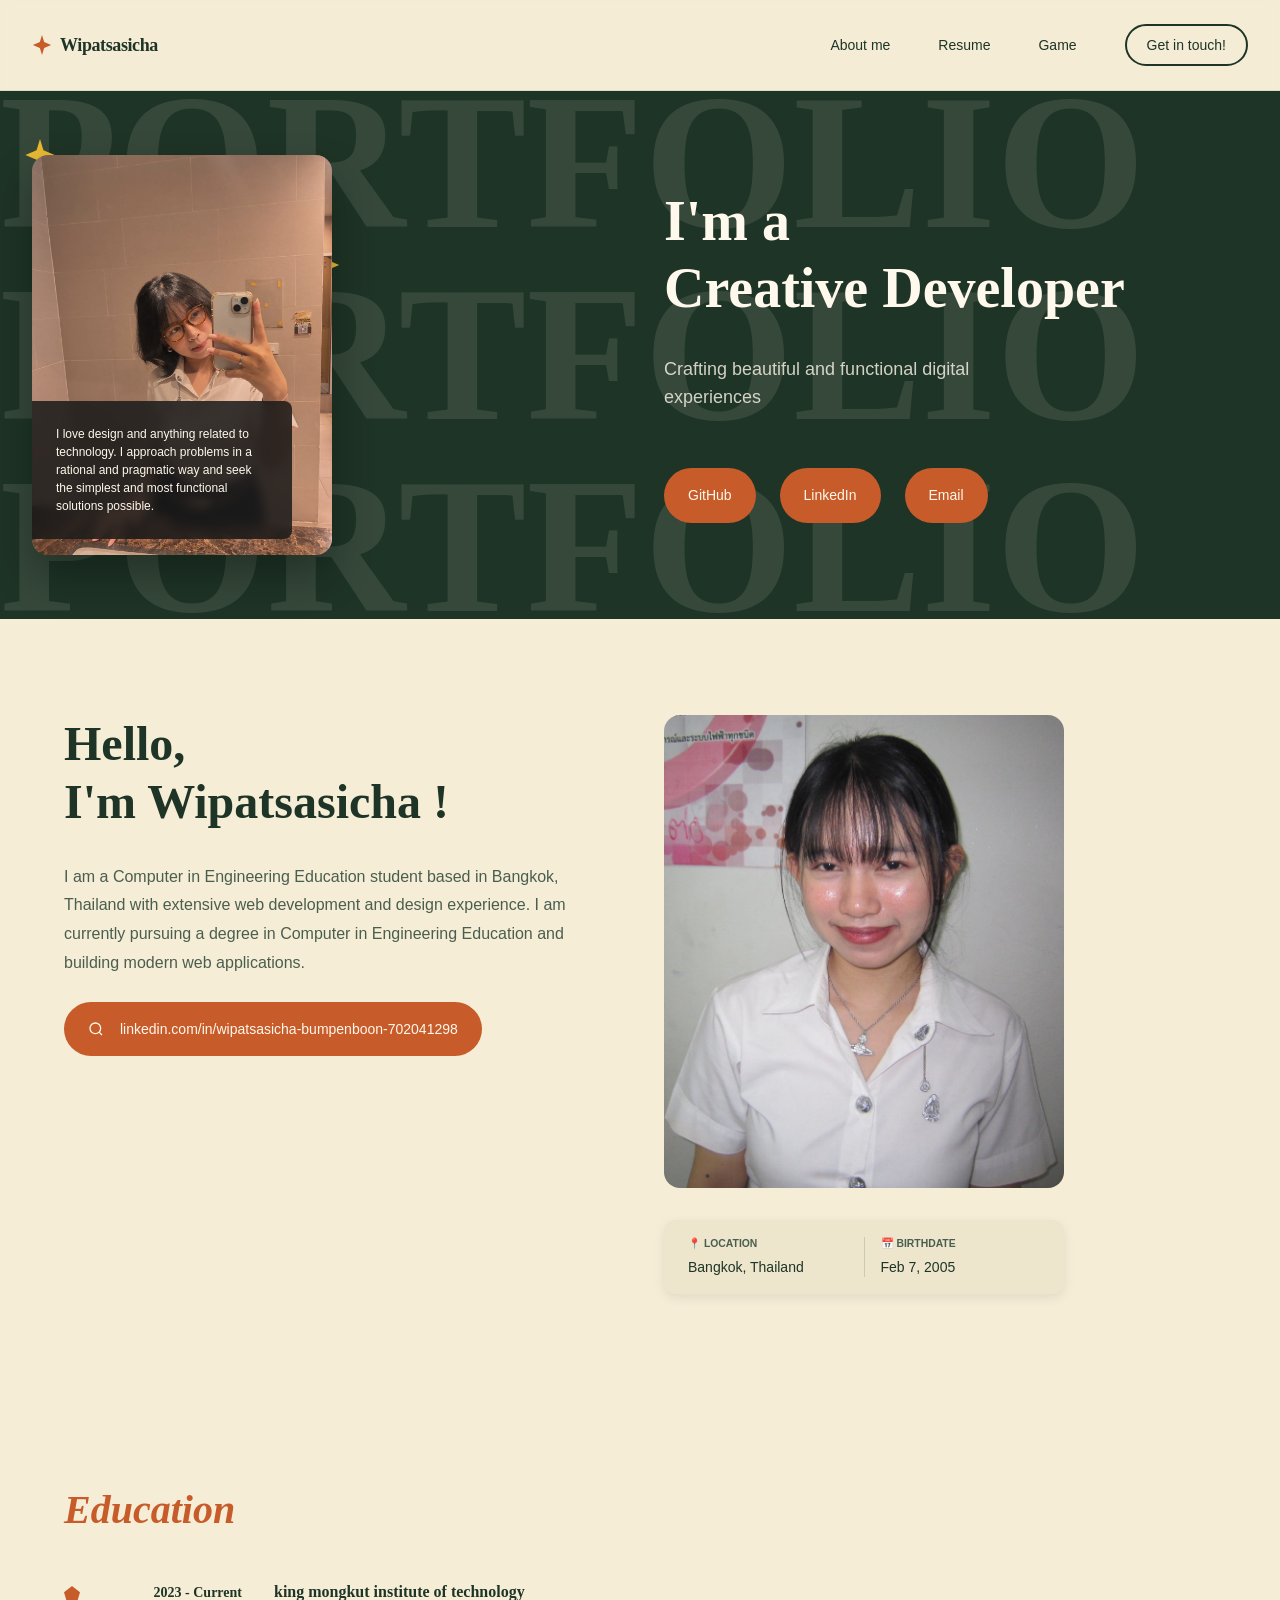
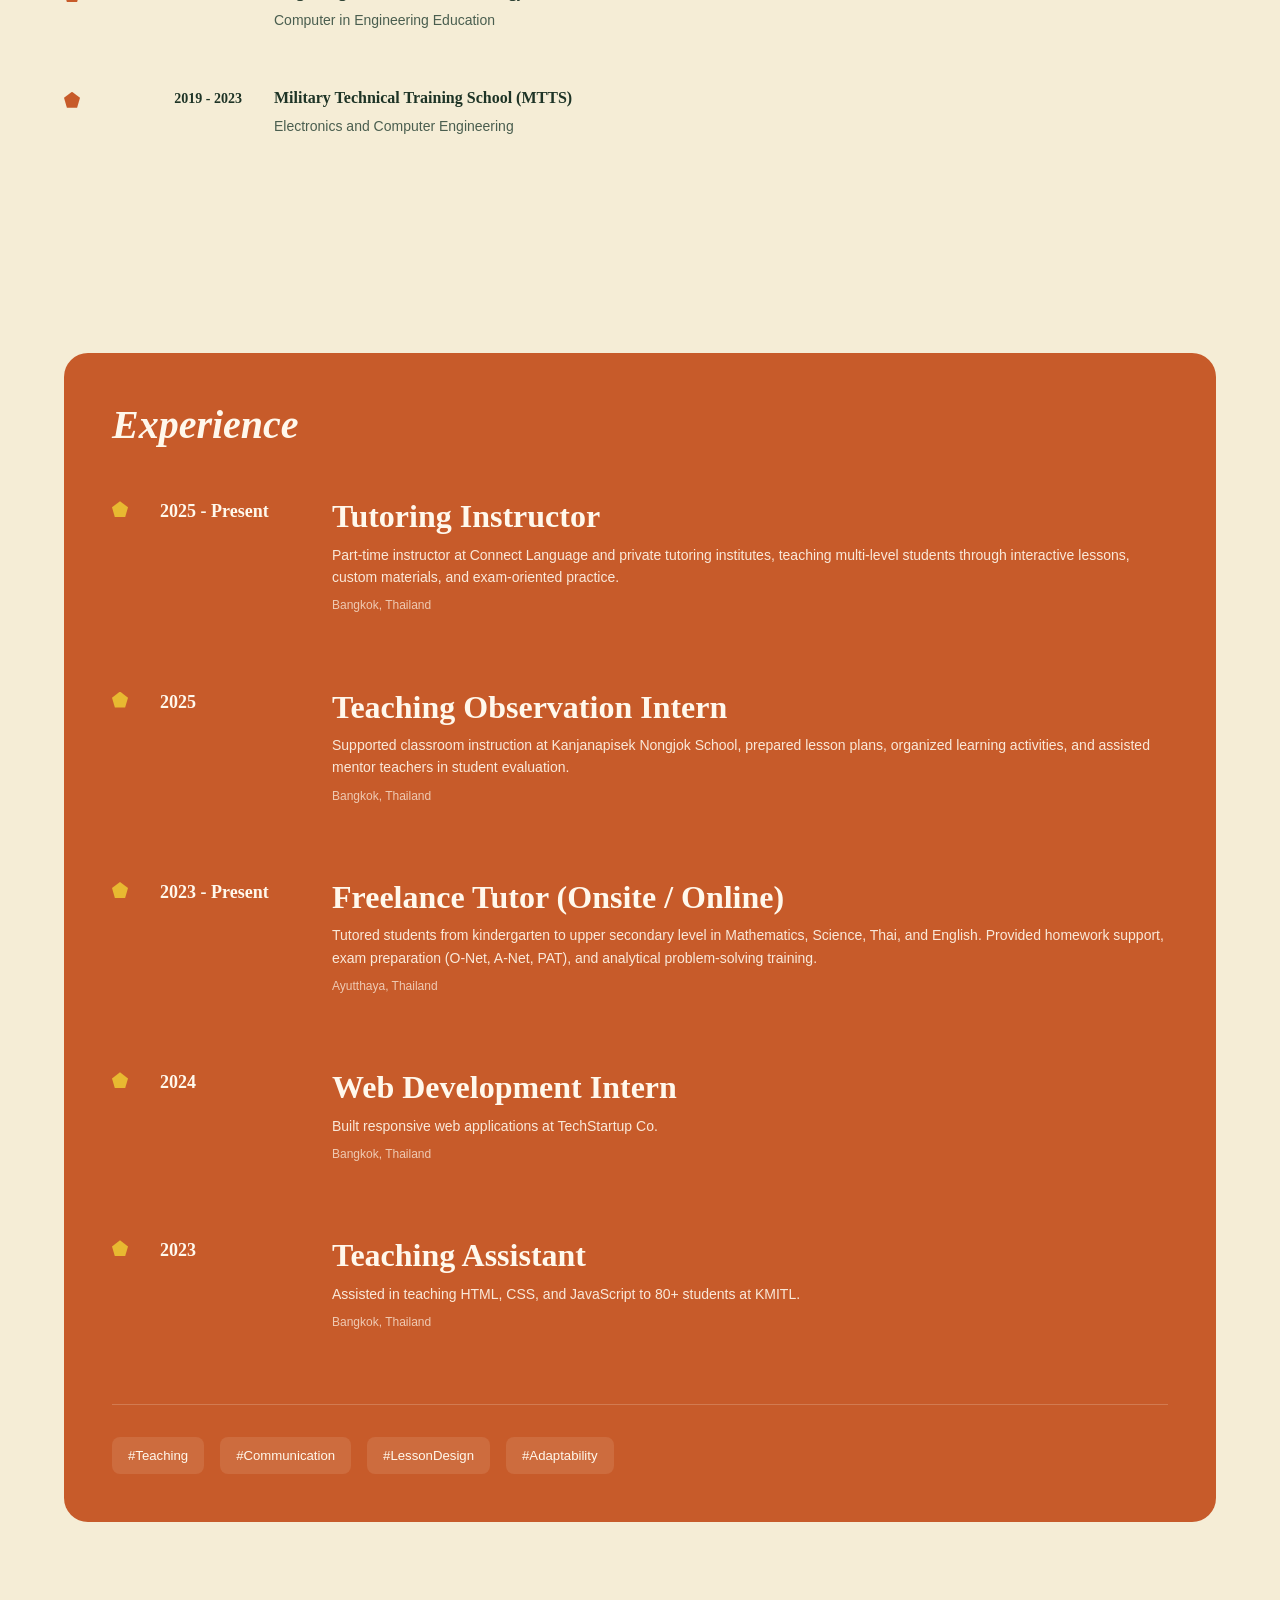
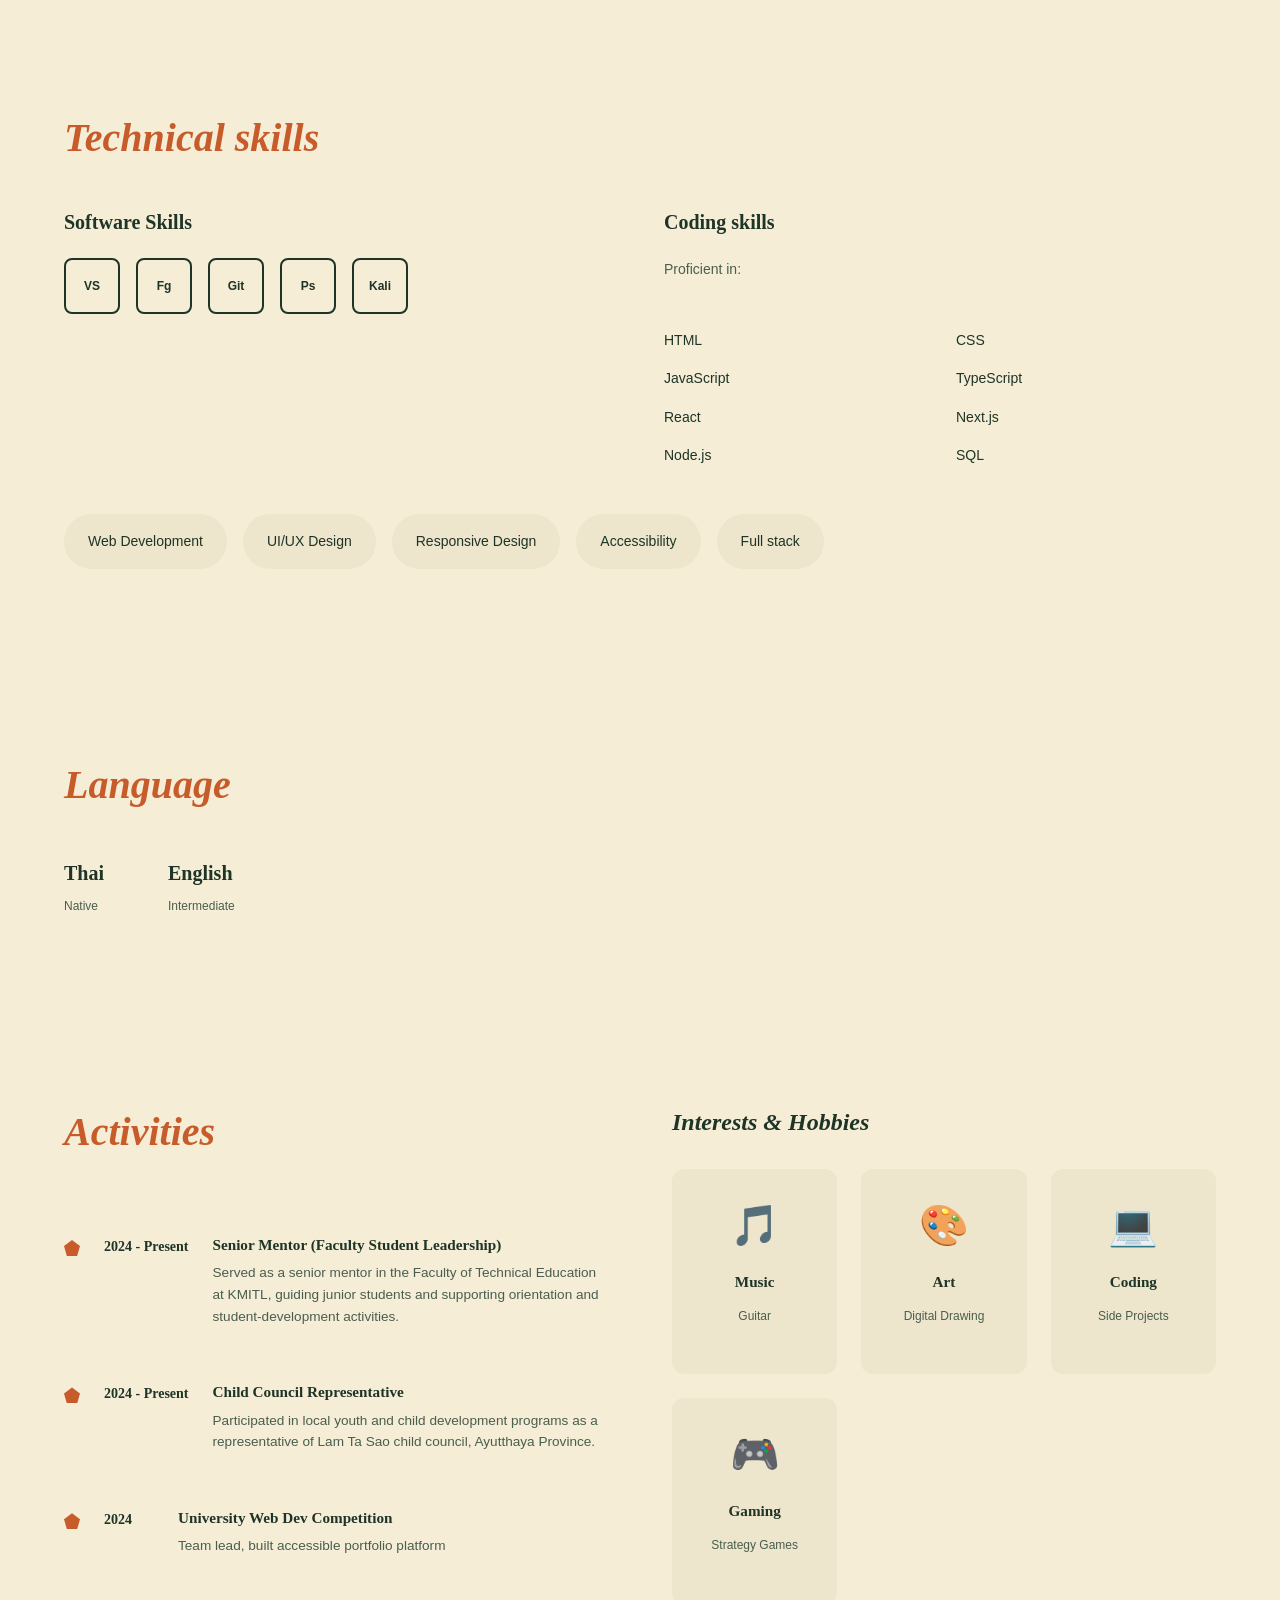
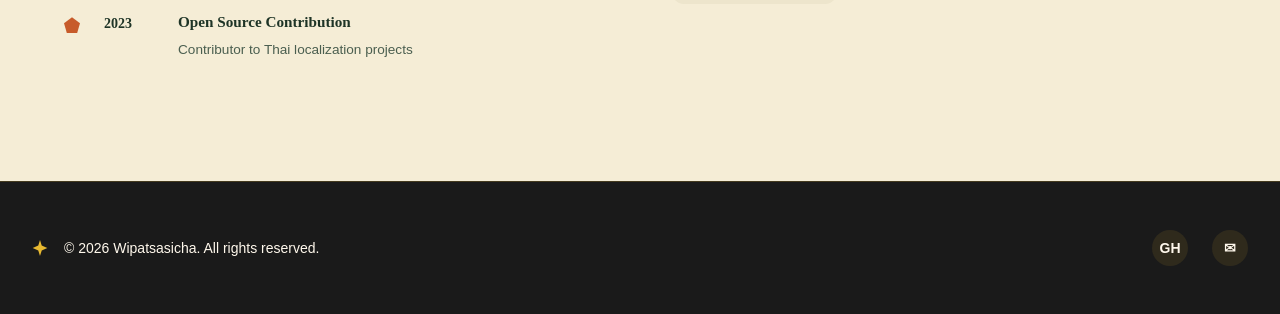
==== commit 2eb9398d: "เรียบร้อย" ====
--- a/index.html
+++ b/index.html
@@ -87,41 +87,17 @@
                     
                     <div class="about-photo-wrapper">
                         <img src="public/images/profile1.jpg" alt="Wipatsasicha" class="about-photo" width="300" height="400" loading="lazy">
-                        
-                        
-                        <div class="floating-tag tag-1">
-                            <span class="tag-label">📅 Birthdate</span>
-                            <span class="tag-value">Feb 7, 2005</span>
-                        </div>
-                        <div class="floating-tag tag-2">
-
-                            <article class="activity-item">
-                                <div class="activity-marker"></div>
-                                <time class="activity-year">2024 - Present</time>
-                                <div class="activity-content">
-                                    <h3 class="activity-title">Senior Mentor (Phasom)</h3>
-                                    <p class="activity-description">Served as senior mentor in the Faculty of Education at King Mongkut's Institute of Technology Ladkrabang (KMITL), supporting junior students and mentoring educational technology initiatives.</p>
-                                </div>
-                            </article>
-
-                            <article class="activity-item">
-                                <div class="activity-marker"></div>
-                                <time class="activity-year">2024 - Present</time>
-                                <div class="activity-content">
-                                    <h3 class="activity-title">Township Child Community Representative</h3>
-                                    <p class="activity-description">Community advocate and representative for child welfare initiatives in Lam Ta Sao Township, Ayutthaya Province, Thailand.</p>
-                                </div>
-                            </article>
-                                    </svg>
-                                    <span>Wipatsasicha0702@gmail.com</span>
-                                </li>
-                                <li class="contact-item">
-                                    <svg width="16" height="16" viewBox="0 0 24 24" fill="none" stroke="currentColor" stroke-width="2" aria-hidden="true">
-                                        <path d="M22 16.92v3a2 2 0 0 1-2.18 2 19.79 19.79 0 0 1-8.63-3.07 19.5 19.5 0 0 1-6-6 19.79 19.79 0 0 1-3.07-8.67A2 2 0 0 1 4.11 2h3a2 2 0 0 1 2 1.72 12.84 12.84 0 0 0 .7 2.81 2 2 0 0 1-.45 2.11L8.09 9.91a16 16 0 0 0 6 6l1.27-1.27a2 2 0 0 1 2.11-.45 12.84 12.84 0 0 0 2.81.7A2 2 0 0 1 22 16.92z"></path>
-                                    </svg>
-                                    <span>+66 (0) 65 680 5890</span>
-                                </li>
-                            </ul>
+
+                        <div class="profile-meta-card" aria-label="Profile quick info">
+                            <div class="profile-meta-item">
+                                <span class="tag-label">📍 Location</span>
+                                <span class="tag-value">Bangkok, Thailand</span>
+                            </div>
+                            <div class="profile-meta-divider" aria-hidden="true"></div>
+                            <div class="profile-meta-item">
+                                <span class="tag-label">📅 Birthdate</span>
+                                <span class="tag-value">Feb 7, 2005</span>
+                            </div>
                         </div>
                     </div>
                 </div>
@@ -234,7 +210,6 @@
                             <div class="tool-box" role="listitem" title="Git">Git</div>
                             <div class="tool-box" role="listitem" title="AWS clound">Ps</div>
                             <div class="tool-box" role="listitem" title="Kali">Kali</div>
-                            <div class="tool-box" role="listitem" title="...">  </div>
                         </div>
                     </div>
 
--- a/styles.css
+++ b/styles.css
@@ -475,7 +475,6 @@
 }
 
 .about-photo-wrapper {
-    position: relative;
     max-width: 400px;
 }
 
@@ -487,25 +486,41 @@
 }
 
 
-.floating-tag {
-    position: absolute;
+.profile-meta-card {
+    margin-top: var(--spacing-3);
     background: var(--card-bg);
+    border-radius: 0.75rem;
     padding: var(--spacing-2) var(--spacing-3);
-    border-radius: 0.5rem;
-    display: flex;
-    flex-direction: column;
-    gap: 0.25rem;
-    box-shadow: 0 4px 12px rgba(0, 0, 0, 0.1);
-}
-
-.tag-1 {
-    top: 2rem;
-    right: -1rem;
-}
-
-.tag-2 {
-    bottom: 5rem;
-    left: -1rem;
+    display: grid;
+    grid-template-columns: 1fr;
+    gap: var(--spacing-2);
+    box-shadow: 0 4px 12px rgba(0, 0, 0, 0.08);
+}
+
+@media (min-width: 576px) {
+    .profile-meta-card {
+        grid-template-columns: 1fr auto 1fr;
+        align-items: center;
+    }
+}
+
+.profile-meta-item {
+    display: flex;
+    flex-direction: column;
+    gap: 0.2rem;
+}
+
+.profile-meta-divider {
+    display: none;
+    width: 1px;
+    height: 2.5rem;
+    background: rgba(30, 52, 38, 0.15);
+}
+
+@media (min-width: 576px) {
+    .profile-meta-divider {
+        display: block;
+    }
 }
 
 .tag-label {
@@ -669,7 +684,8 @@
     font-family: Georgia, serif;
     font-size: 1.125rem;
     font-weight: bold;
-    min-width: 60px;
+    width: 140px;
+    white-space: nowrap;
 }
 
 .experience-content {
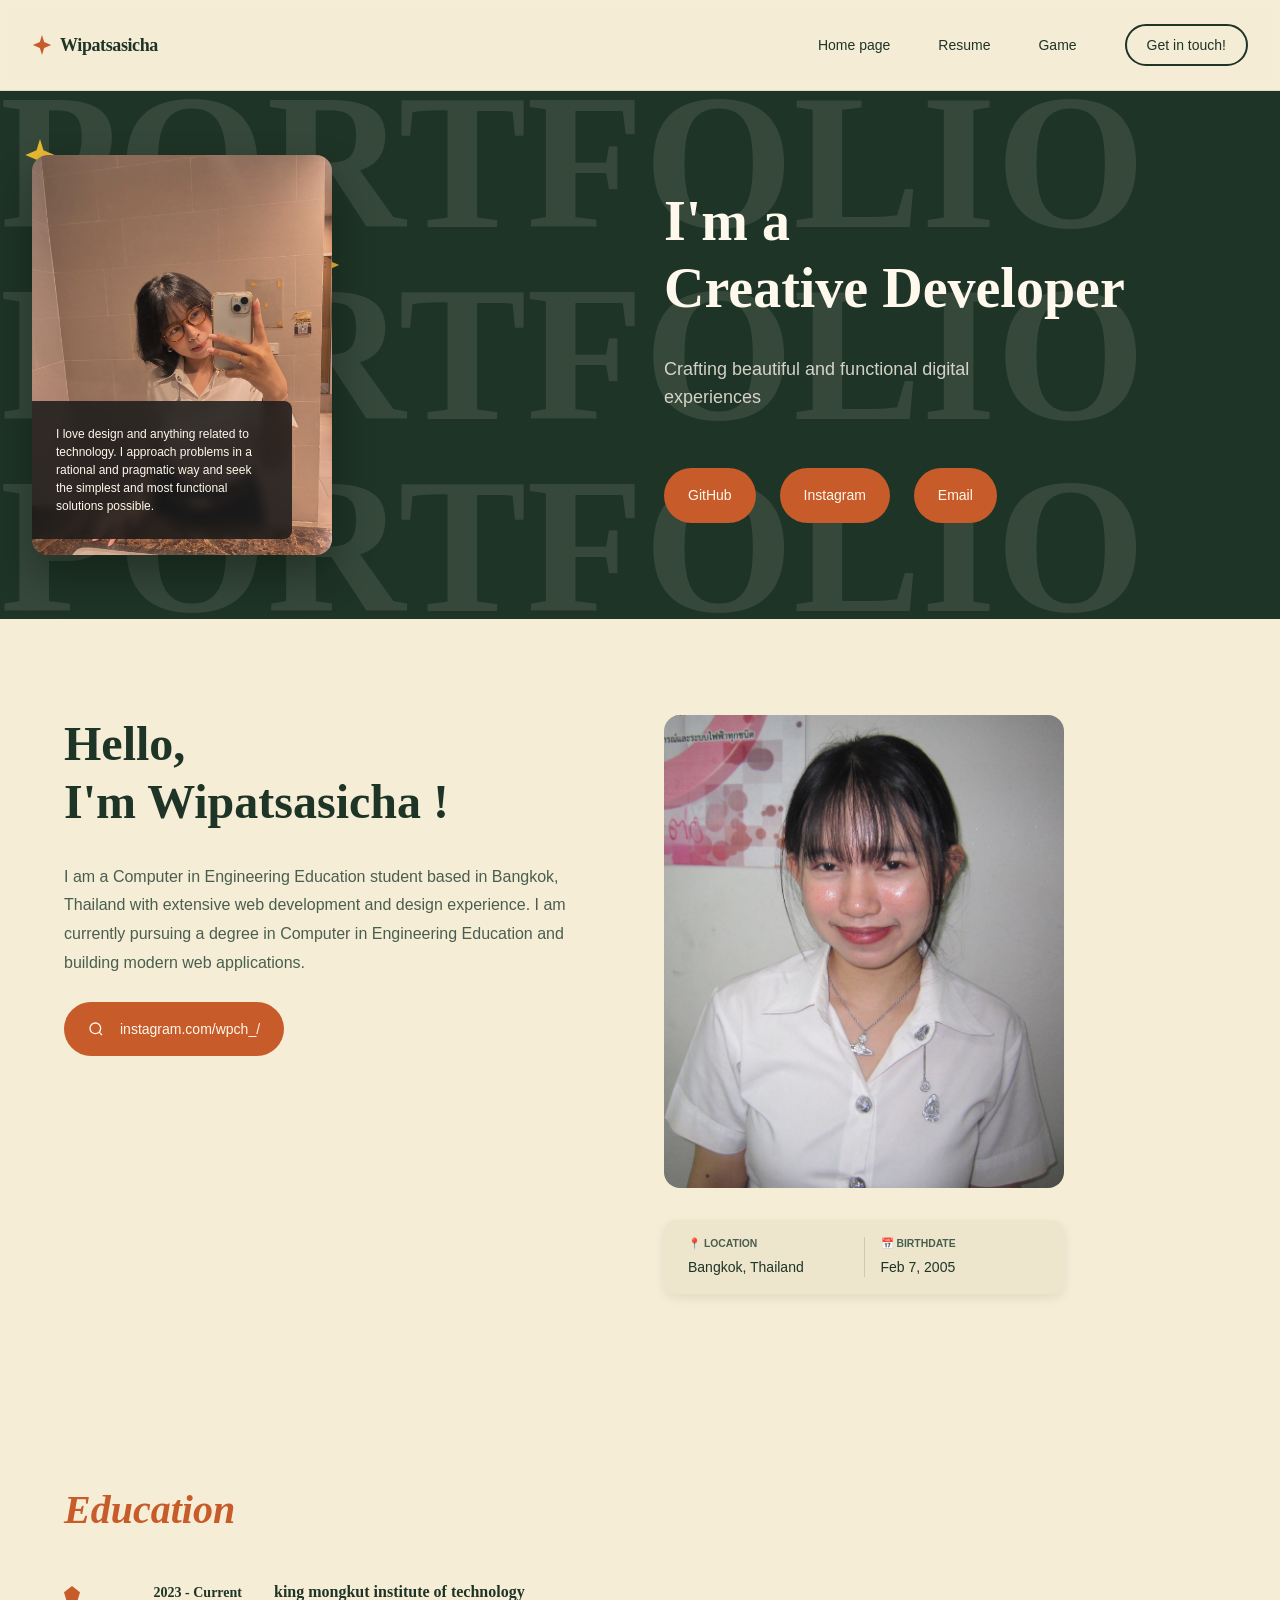
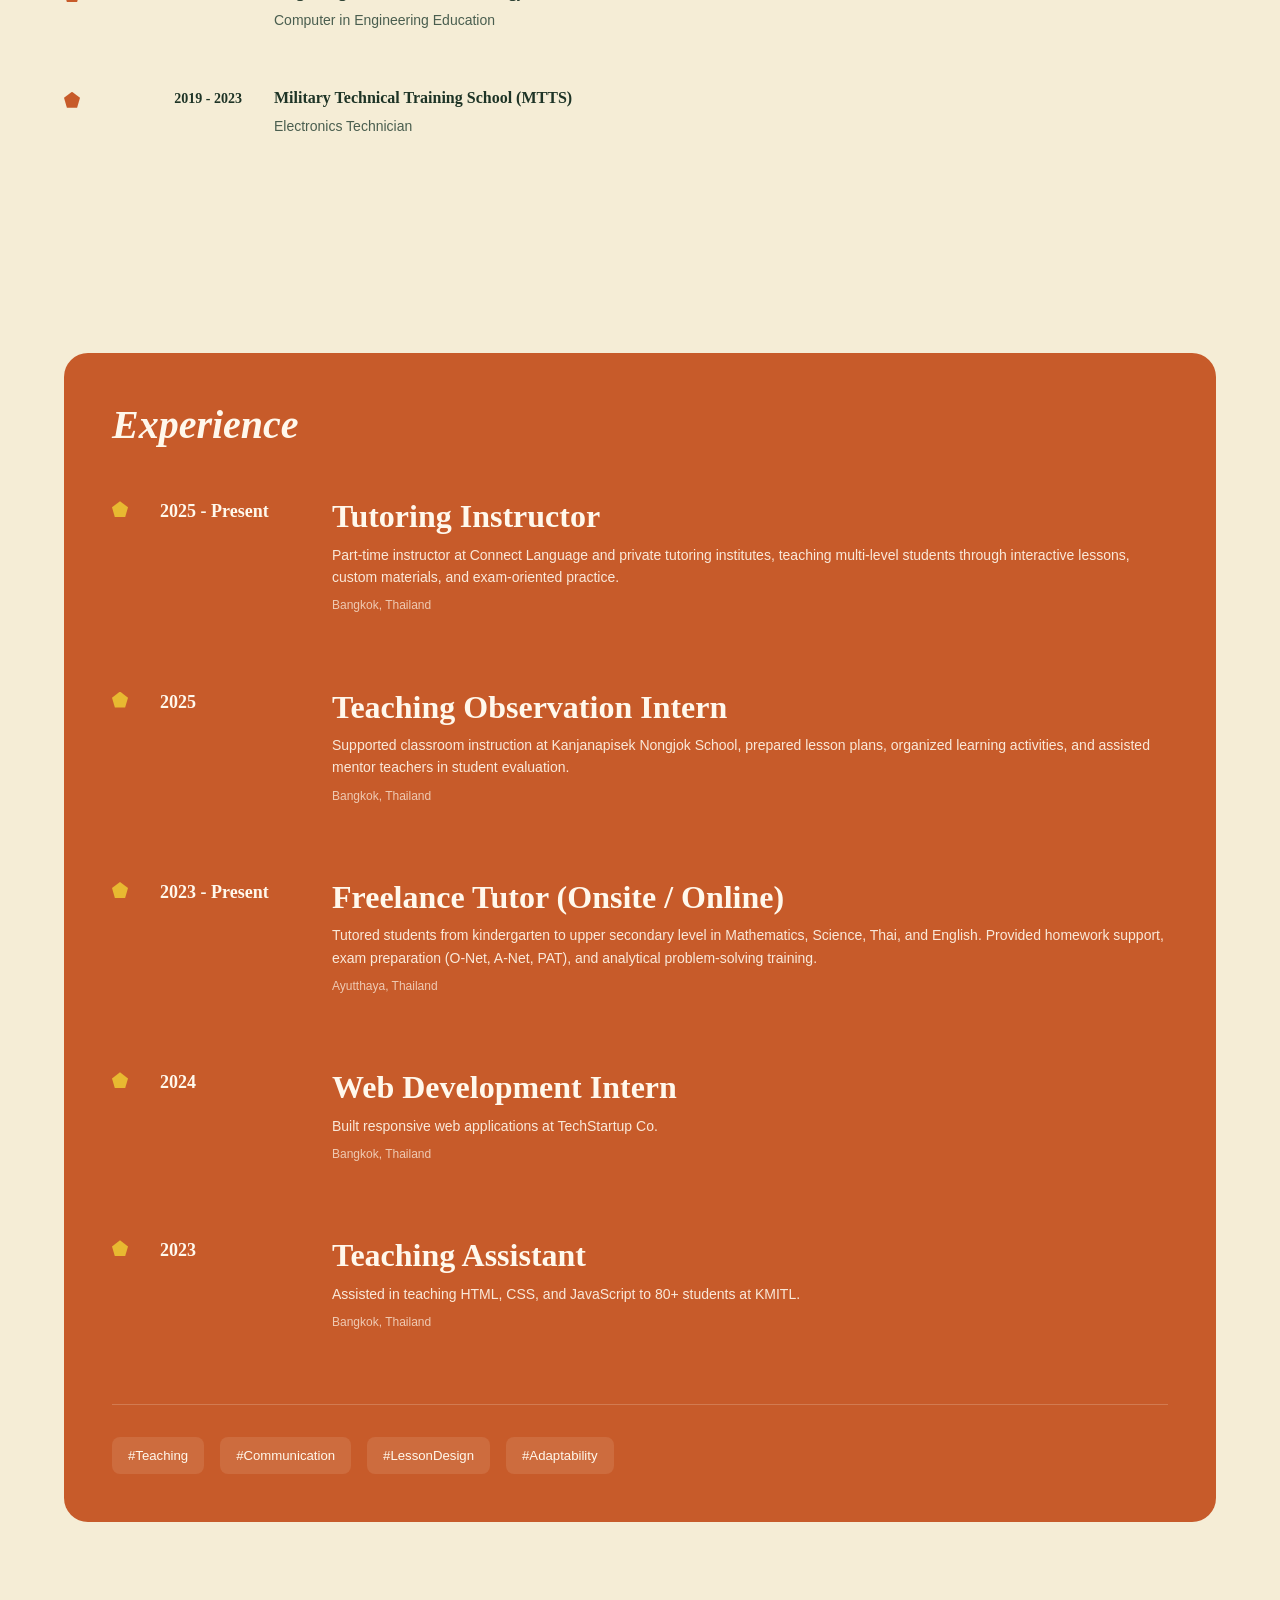
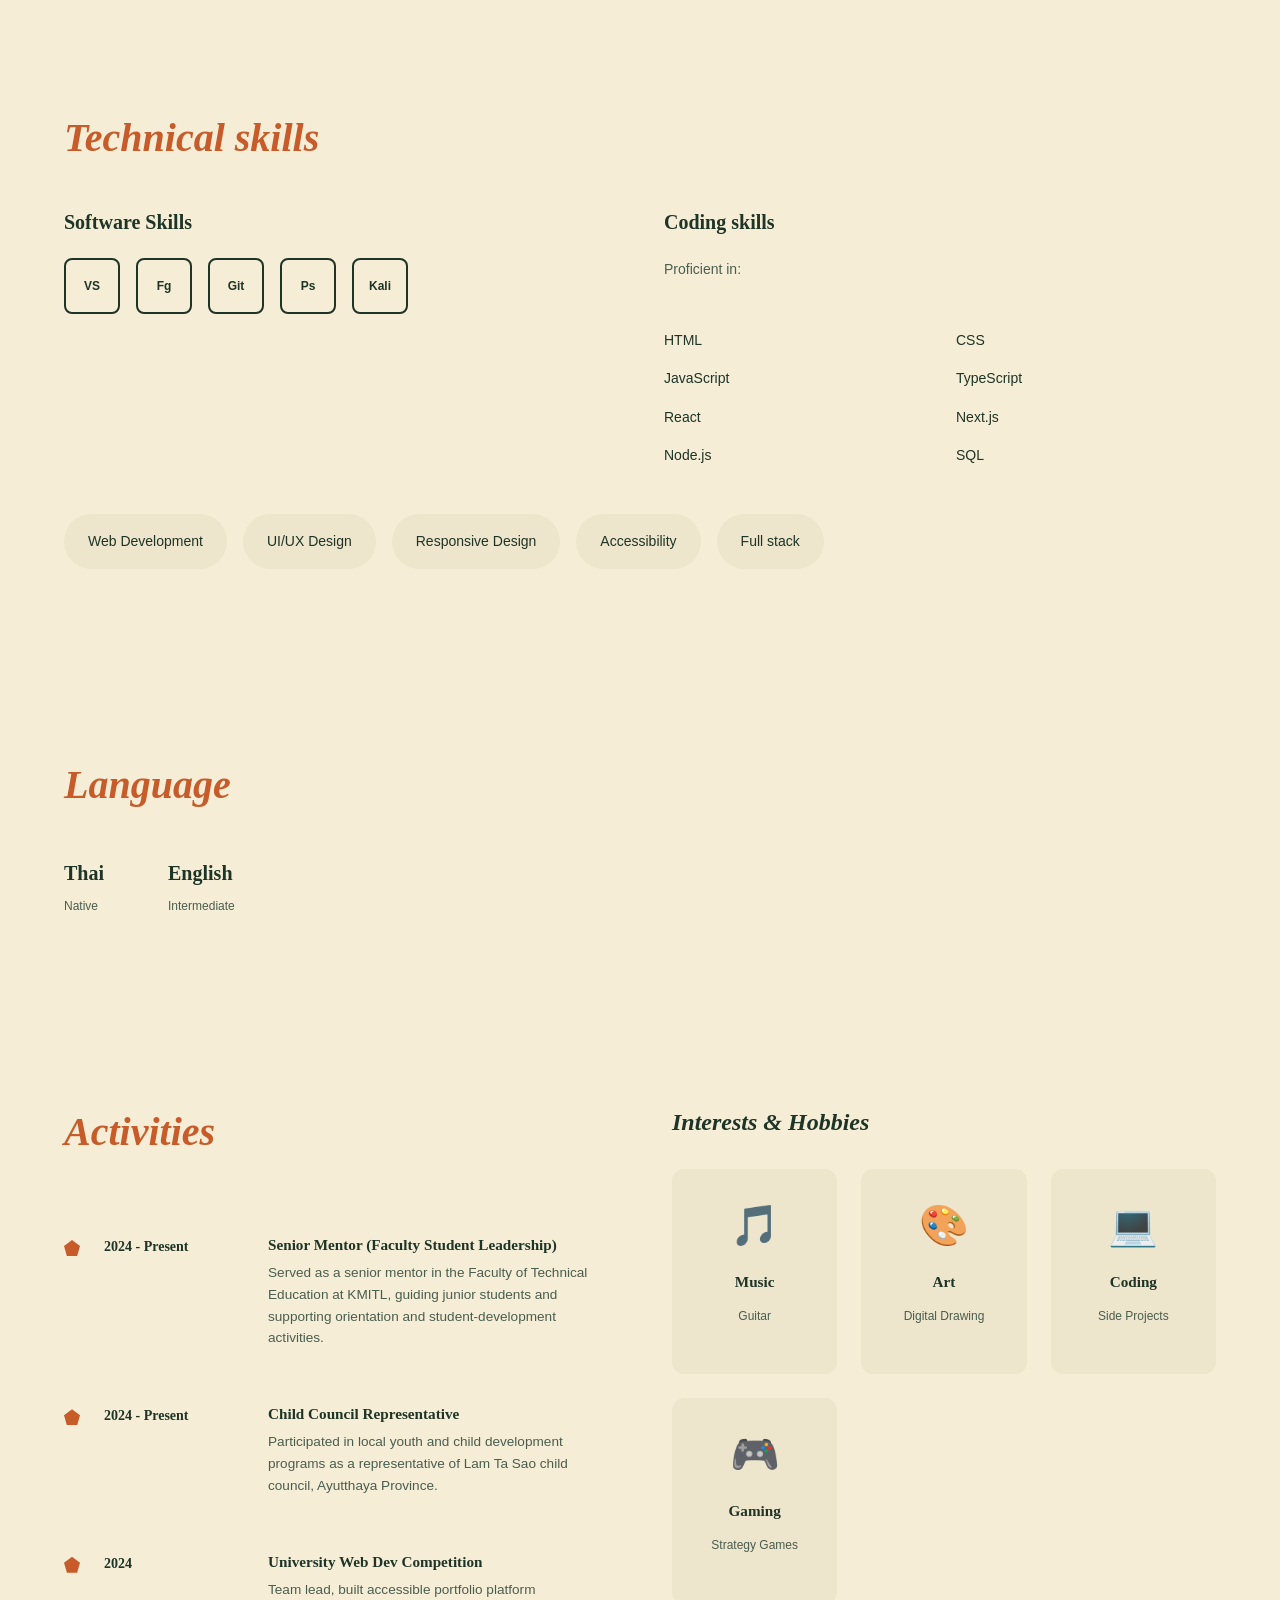
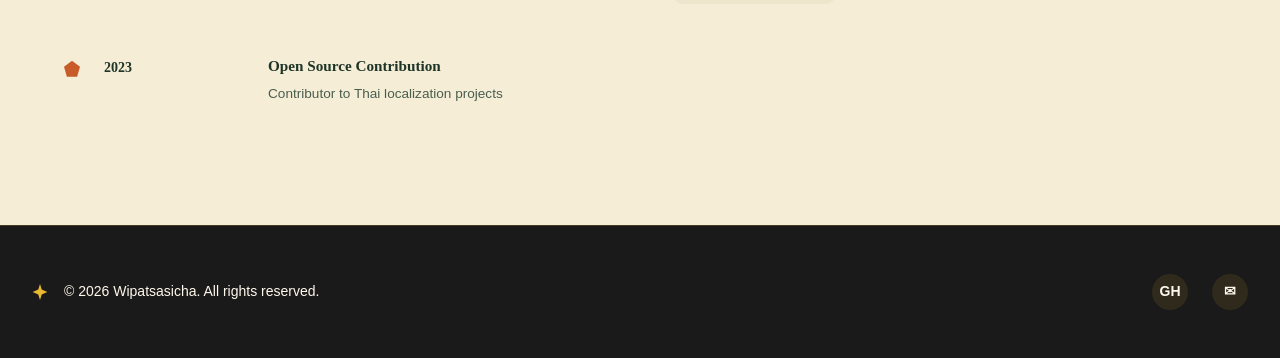
==== commit e9a7feca: "เเก้ไข" ====
--- a/index.html
+++ b/index.html
@@ -1,15 +1,36 @@
 <!DOCTYPE html>
-<html lang="en">
+<html lang="en" class="no-js">
 <head>
     <meta charset="UTF-8">
     <meta name="viewport" content="width=device-width, initial-scale=1.0">
     <meta name="description" content="Wipatsasicha - Computer in Engineering Education student and web developer">
     <meta name="theme-color" content="#1E3426">
+    <script>
+        document.documentElement.classList.remove('no-js');
+        document.documentElement.classList.add('js');
+    </script>
     <title>Wipatsasicha - Portfolio</title>
     <link rel="stylesheet" href="styles.css">
     <link rel="stylesheet" href="cv-styles.css">
 </head>
 <body>
+    <noscript>
+        <header class="site-header" role="banner">
+            <div class="header-container">
+                <a href="#page-home" class="logo" aria-label="Go to homepage">
+                    <span class="logo-text">Wipatsasicha</span>
+                </a>
+                <nav class="nav-desktop" aria-label="Main navigation" style="display:flex;">
+                    <ul class="nav-list">
+                        <li><a href="#page-home" class="nav-link">Home page</a></li>
+                        <li><a href="#page-cv" class="nav-link">CV</a></li>
+                        <li><a href="#page-game" class="nav-link">Game</a></li>
+                    </ul>
+                </nav>
+            </div>
+        </header>
+    </noscript>
+
     <div id="shared-header"></div>
 
     
@@ -57,7 +78,7 @@
                         <p class="hero-subtitle">Crafting beautiful and functional digital experiences</p>
                         <div class="social-links">
                             <a href="https://github.com/jamelswift" target="_blank" rel="noopener noreferrer" class="social-link" aria-label="GitHub">GitHub</a>
-                            <a href="https://linkedin.com/in/wipatsasicha-bumpenboon-702041298" target="_blank" rel="noopener noreferrer" class="social-link" aria-label="LinkedIn">LinkedIn</a>
+                            <a href="https://www.instagram.com/wpch_/" target="_blank" rel="noopener noreferrer" class="social-link" aria-label="Instagram">Instagram</a>
                             <a href="mailto:Wipatsasicha0702@gmail.com" class="social-link" aria-label="Email">Email</a>
                         </div>
                     </div>
@@ -75,12 +96,12 @@
                             I am a Computer in Engineering Education student based in Bangkok, Thailand with extensive web development and design experience.
                             I am currently pursuing a degree in Computer in Engineering Education and building modern web applications.
                         </p>
-                        <a href="https://linkedin.com/in/wipatsasicha-bumpenboon-702041298" target="_blank" rel="noopener noreferrer" class="linkedin-btn">
+                        <a href="https://www.instagram.com/wpch_/" target="_blank" rel="noopener noreferrer" class="linkedin-btn">
                             <svg width="16" height="16" viewBox="0 0 24 24" fill="none" stroke="currentColor" stroke-width="2" aria-hidden="true">
                                 <circle cx="11" cy="11" r="8"></circle>
                                 <path d="m21 21-4.35-4.35"></path>
                             </svg>
-                            linkedin.com/in/wipatsasicha-bumpenboon-702041298
+                            instagram.com/wpch_/
                         </a>
                     </div>
 
@@ -122,7 +143,7 @@
                         <time class="timeline-date">2019 - 2023</time>
                         <div class="timeline-content">
                             <h3 class="timeline-title">Military Technical Training School (MTTS)</h3>
-                            <p class="timeline-program">Electronics and Computer Engineering</p>
+                            <p class="timeline-program">Electronics Technician</p>
                         </div>
                     </article>
                 </div>
@@ -460,17 +481,17 @@
 
                             <div class="cv-timeline-item">
                                 <div class="cv-timeline-header">
-                                    <h4 class="cv-item-title">High School Diploma</h4>
+                                    <h4 class="cv-item-title">Vocational Certificate (Electronics Technician)</h4>
                                     <span class="cv-item-date">2019 - 2023</span>
                                 </div>
                                 <p class="cv-item-institution">Military Technical Training School (MTTS)</p>
                                 <p class="cv-item-description">
-                                    Science-Mathematics program with focus on computer science and electronics engineering.
+                                    Studied in the Electronics Technician major (Chang Electronics), focusing on electronic circuits, troubleshooting, instrumentation, and technical maintenance.
                                 </p>
                                 <div class="cv-item-tags">
-                                    <span class="cv-tag-small">Mathematics</span>
-                                    <span class="cv-tag-small">Computer Science</span>
-                                    <span class="cv-tag-small">Electronics</span>
+                                    <span class="cv-tag-small">Electronics Technician</span>
+                                    <span class="cv-tag-small">Circuit Analysis</span>
+                                    <span class="cv-tag-small">Technical Maintenance</span>
                                 </div>
                             </div>
                         </section>
--- a/styles.css
+++ b/styles.css
@@ -38,10 +38,14 @@
 }
 
 .page-view {
+    display: block;
+}
+
+.js .page-view {
     display: none;
 }
 
-.page-view.active {
+.js .page-view.active {
     display: block;
 }
 
@@ -994,9 +998,10 @@
 }
 
 .activity-item {
-    display: flex;
+    display: grid;
+    grid-template-columns: 1rem 140px 1fr;
     gap: var(--spacing-3);
-    align-items: flex-start;
+    align-items: start;
 }
 
 .activity-marker {
@@ -1013,7 +1018,8 @@
     font-size: 0.875rem;
     font-weight: bold;
     color: var(--text-dark);
-    min-width: 50px;
+    width: 140px;
+    white-space: nowrap;
 }
 
 .activity-content {
--- a/cv-styles.css
+++ b/cv-styles.css
@@ -79,9 +79,9 @@
 .cv-portrait-image {
     display: block;
     width: 100%;
-    aspect-ratio: 4 / 5;
-    object-fit: cover;
-    object-position: center top;
+    height: auto;
+    object-fit: contain;
+    object-position: center;
     border-radius: 1rem;
 }
 
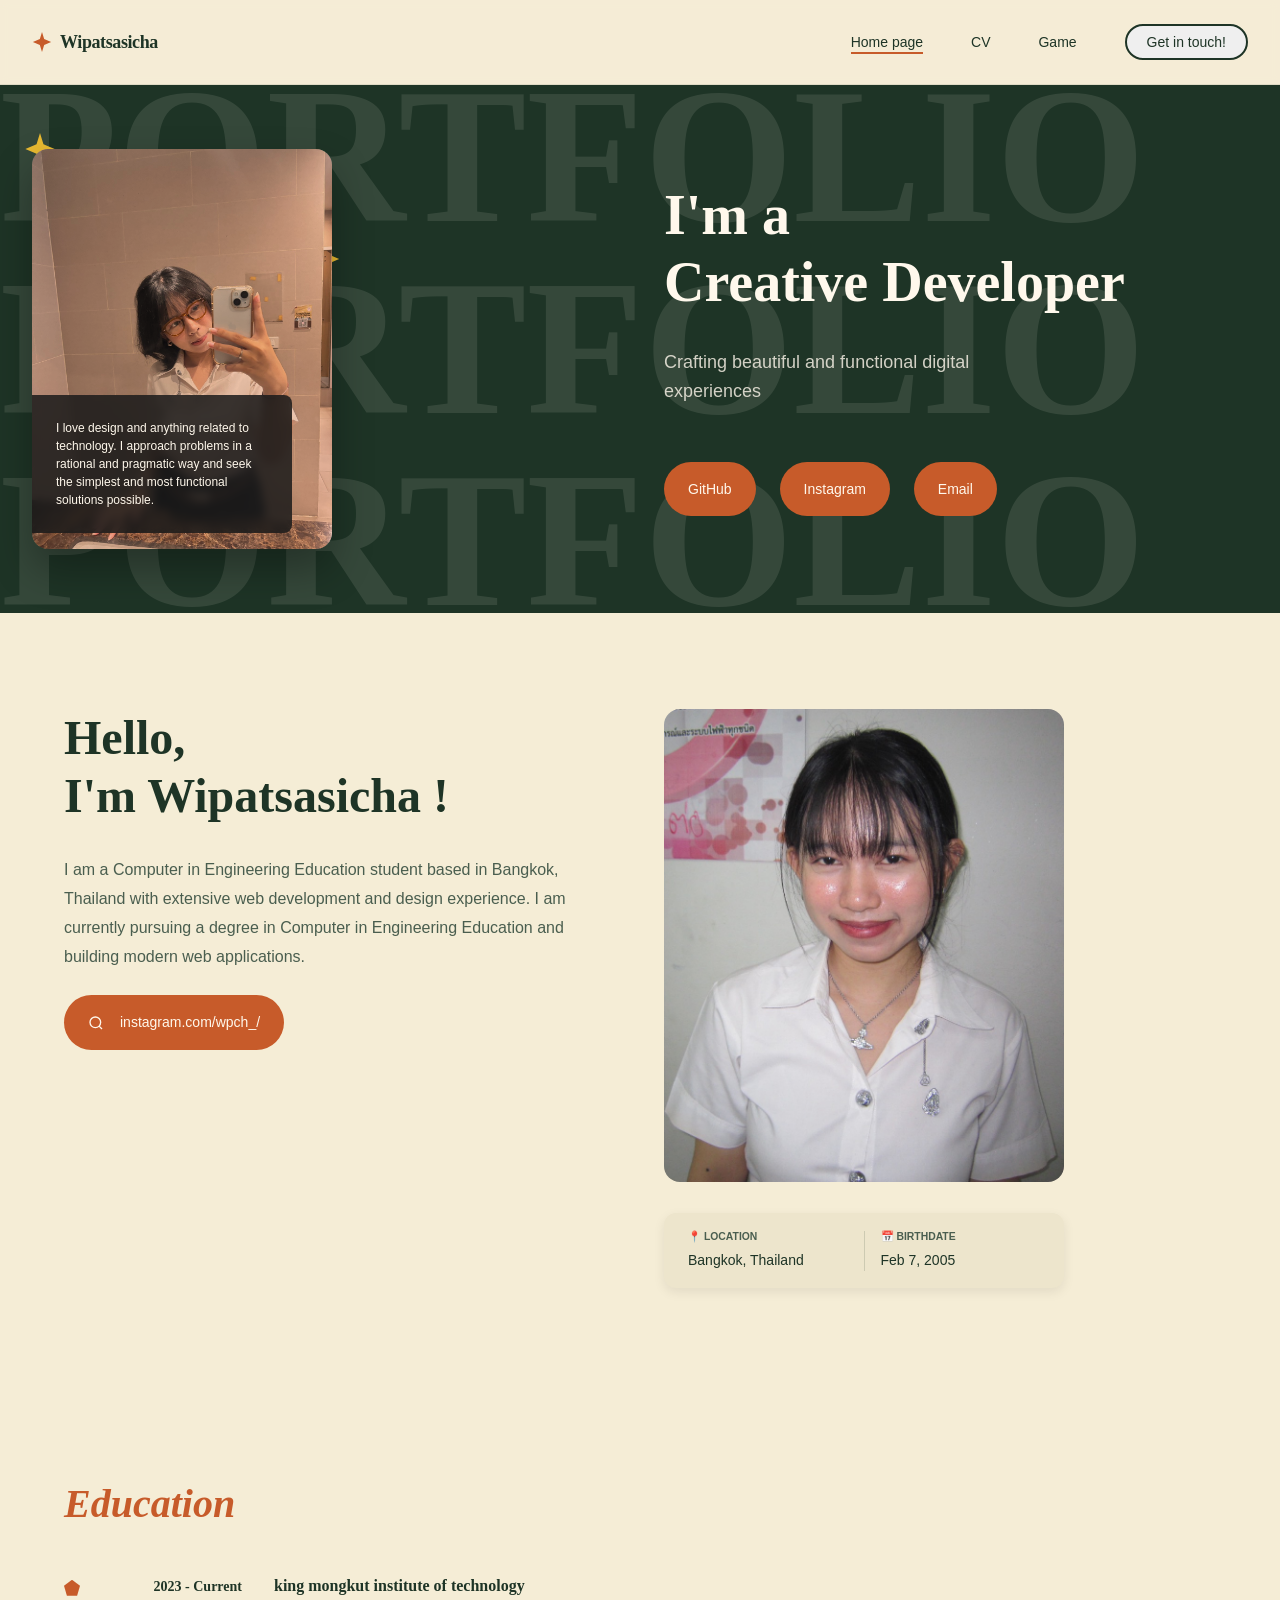
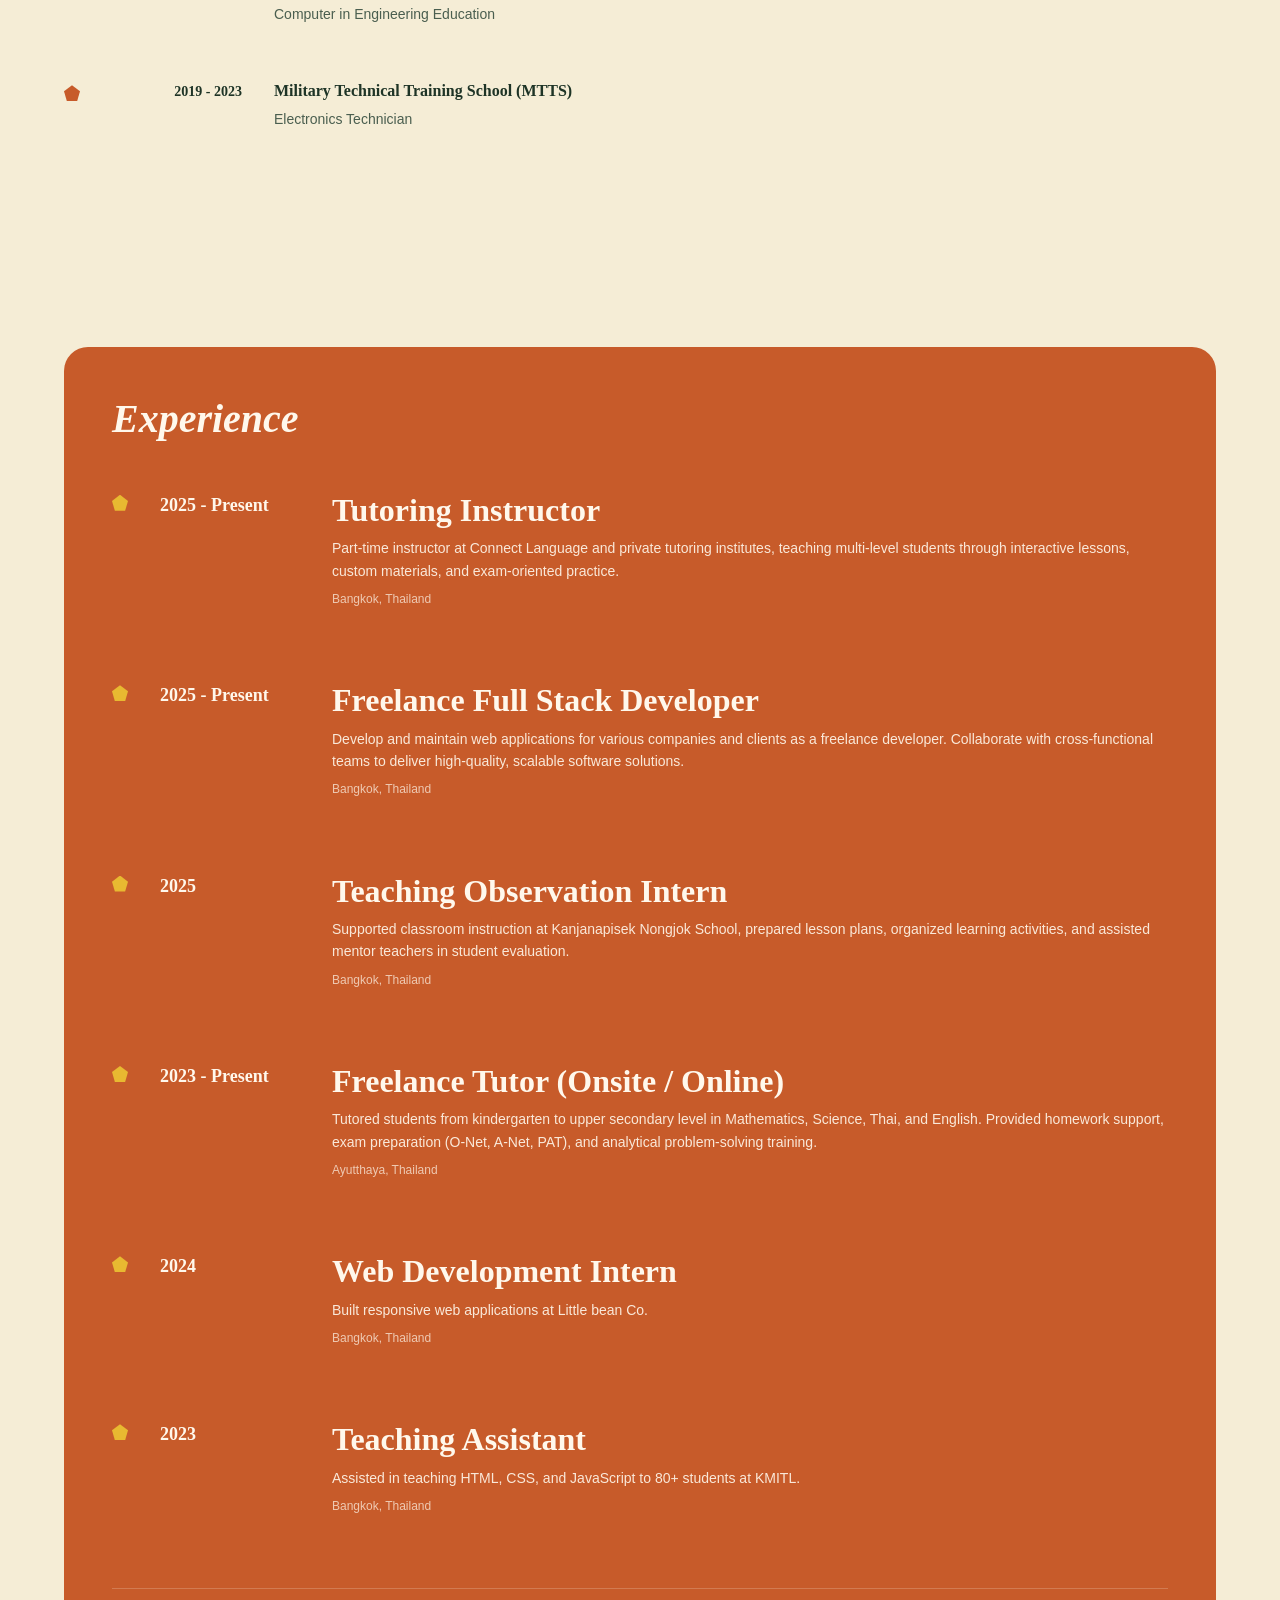
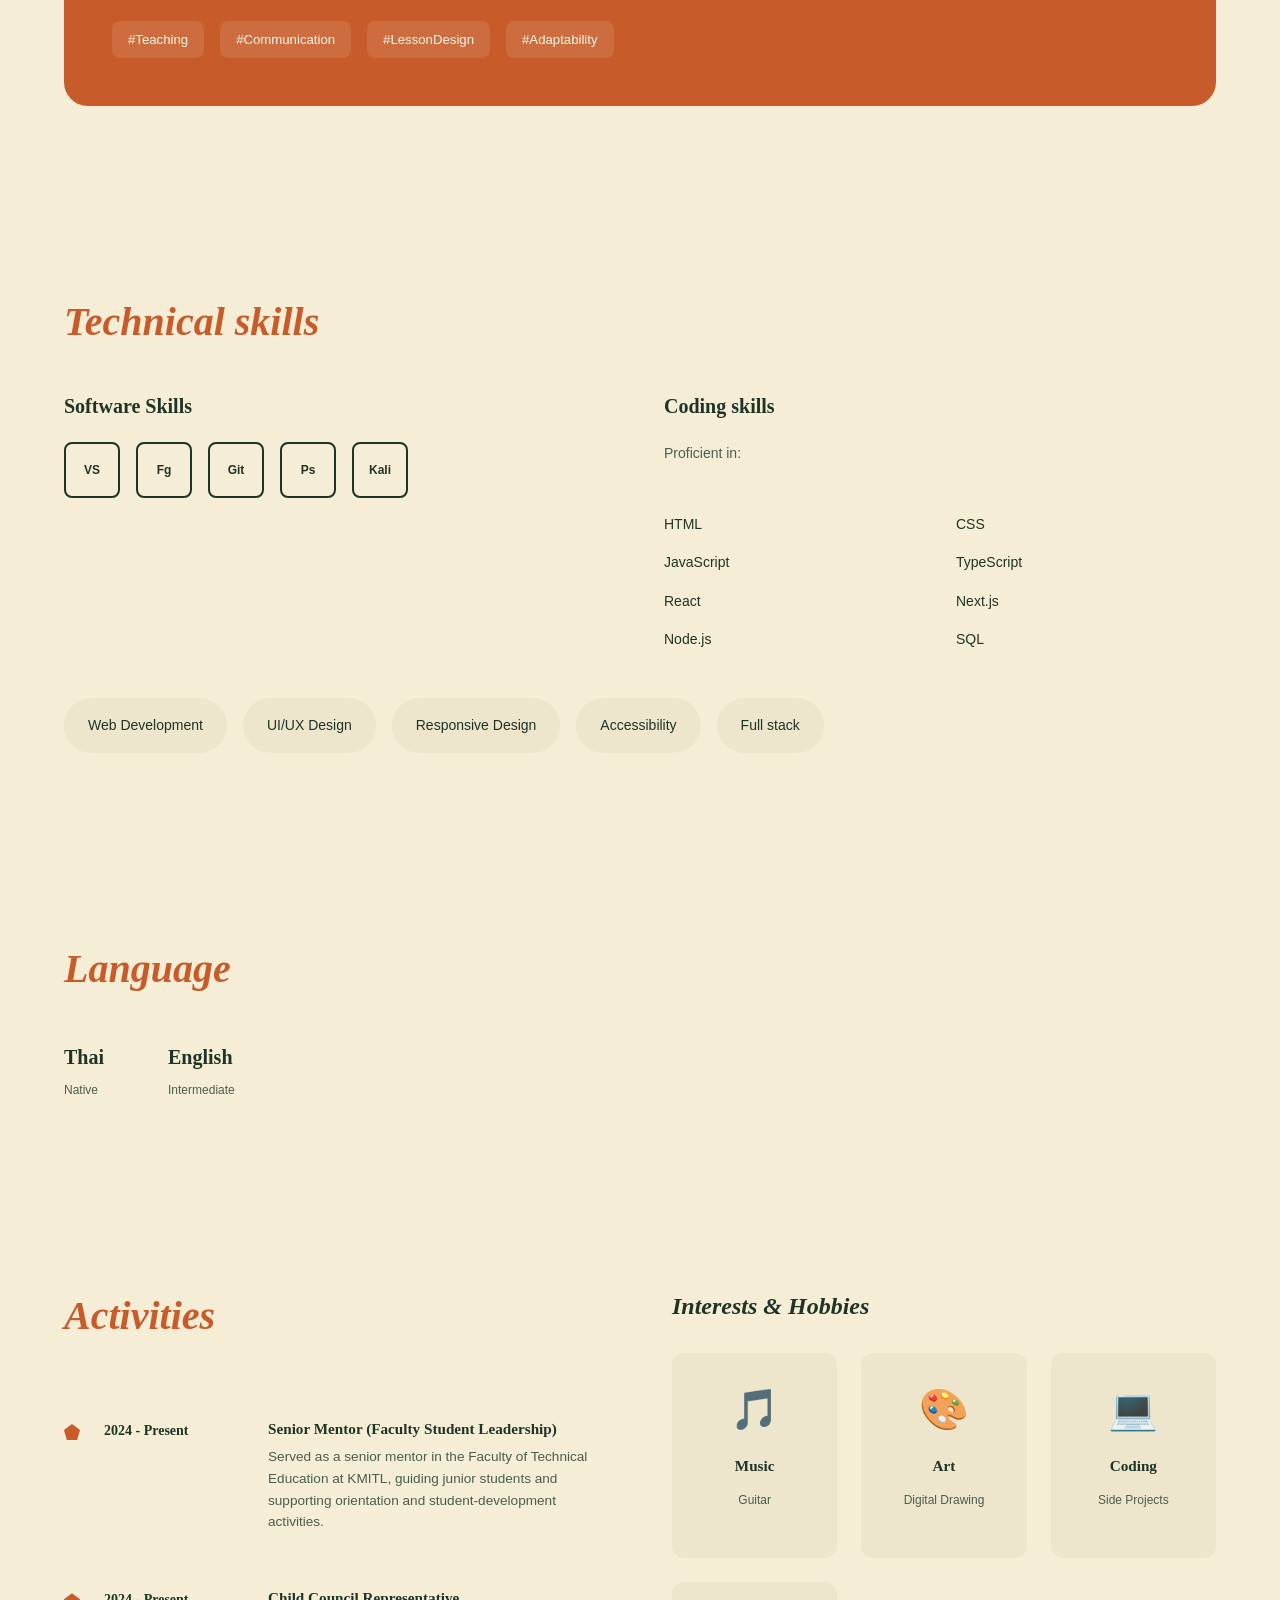
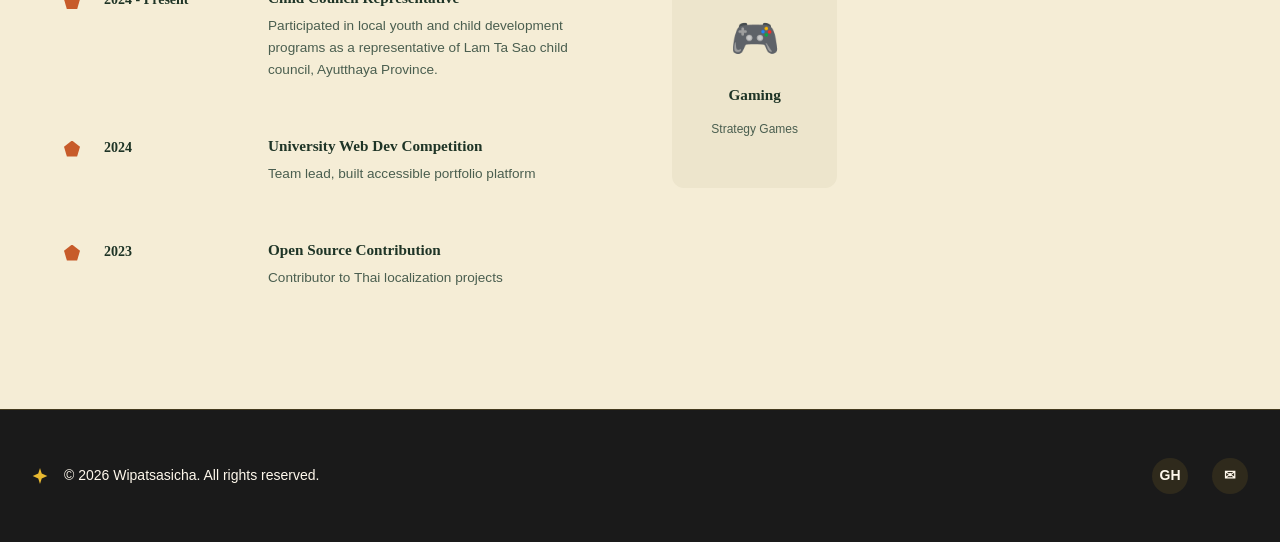
==== commit a2ee3332: "edit" ====
--- a/index.html
+++ b/index.html
@@ -9,7 +9,7 @@
         document.documentElement.classList.remove('no-js');
         document.documentElement.classList.add('js');
     </script>
-    <title>Wipatsasicha - Portfolio</title>
+    <title>Wipatsasicha - Home</title>
     <link rel="stylesheet" href="styles.css">
     <link rel="stylesheet" href="cv-styles.css">
 </head>
@@ -17,14 +17,14 @@
     <noscript>
         <header class="site-header" role="banner">
             <div class="header-container">
-                <a href="#page-home" class="logo" aria-label="Go to homepage">
+                <a href="index.html" class="logo" aria-label="Go to homepage">
                     <span class="logo-text">Wipatsasicha</span>
                 </a>
                 <nav class="nav-desktop" aria-label="Main navigation" style="display:flex;">
                     <ul class="nav-list">
-                        <li><a href="#page-home" class="nav-link">Home page</a></li>
-                        <li><a href="#page-cv" class="nav-link">CV</a></li>
-                        <li><a href="#page-game" class="nav-link">Game</a></li>
+                        <li><a href="index.html" class="nav-link">Home page</a></li>
+                        <li><a href="cv.html" class="nav-link">CV</a></li>
+                        <li><a href="game.html" class="nav-link">Game</a></li>
                     </ul>
                 </nav>
             </div>
@@ -33,10 +33,7 @@
 
     <div id="shared-header"></div>
 
-    
     <main>
-        <div id="page-home" class="page-view active" data-route="home">
-       
         <section class="hero-section" aria-labelledby="hero-heading">
             <div class="hero-background" aria-hidden="true">
                 <div class="hero-text">PORTFOLIO</div>
@@ -48,9 +45,7 @@
 
             <div class="hero-container">
                 <div class="hero-grid">
-                    
                     <div class="hero-image-wrapper">
-                        
                         <svg class="sparkle sparkle-1" width="32" height="32" viewBox="0 0 24 24" fill="currentColor" aria-hidden="true">
                             <path d="M12 0L14.59 8.41L23 12L14.59 15.59L12 24L9.41 15.59L1 12L9.41 8.41L12 0Z" />
                         </svg>
@@ -61,7 +56,6 @@
                             <path d="M12 0L14.59 8.41L23 12L14.59 15.59L12 24L9.41 15.59L1 12L9.41 8.41L12 0Z" />
                         </svg>
 
-                        
                         <div class="profile-image-container">
                             <img src="public/images/profile.jpg" alt="Wipatsasicha, a Computer in Engineering Education student" class="profile-image" width="300" height="400" loading="eager">
                             <div class="image-overlay" aria-hidden="true"></div>
@@ -72,7 +66,6 @@
                         </div>
                     </div>
 
-                    <!-- Right: Title and Social Links -->
                     <div class="hero-content">
                         <h1 id="hero-heading" class="hero-title">I'm a<br>Creative Developer</h1>
                         <p class="hero-subtitle">Crafting beautiful and functional digital experiences</p>
@@ -89,7 +82,6 @@
         <section id="about" class="about-section" aria-labelledby="about-heading">
             <div class="container">
                 <div class="about-grid">
-                    
                     <div class="about-content">
                         <h2 id="about-heading" class="section-title">Hello,<br>I'm Wipatsasicha !</h2>
                         <p class="section-text">
@@ -105,7 +97,6 @@
                         </a>
                     </div>
 
-                    
                     <div class="about-photo-wrapper">
                         <img src="public/images/profile1.jpg" alt="Wipatsasicha" class="about-photo" width="300" height="400" loading="lazy">
 
@@ -165,6 +156,15 @@
                                 <p class="experience-location">Bangkok, Thailand</p>
                             </div>
                         </article>
+                        <article class="experience-item">
+                            <div class="experience-marker"></div>
+                            <time class="experience-year">2025 - Present</time>
+                            <div class="experience-content">
+                                <h3 class="experience-title">Freelance Full Stack Developer</h3>
+                                <p class="experience-description">Develop and maintain web applications for various companies and clients as a freelance developer. Collaborate with cross-functional teams to deliver high-quality, scalable software solutions.</p>
+                                <p class="experience-location">Bangkok, Thailand</p>
+                            </div>
+                        </article>
 
                         <article class="experience-item">
                             <div class="experience-marker"></div>
@@ -191,7 +191,7 @@
                             <time class="experience-year">2024</time>
                             <div class="experience-content">
                                 <h3 class="experience-title">Web Development Intern</h3>
-                                <p class="experience-description">Built responsive web applications at TechStartup Co.</p>
+                                <p class="experience-description">Built responsive web applications at Little bean Co.</p>
                                 <p class="experience-location">Bangkok, Thailand</p>
                             </div>
                         </article>
@@ -222,7 +222,6 @@
                 <h2 class="section-heading">Technical skills</h2>
 
                 <div class="skills-grid">
-
                     <div class="skills-column">
                         <h3 class="skills-subtitle">Software Skills</h3>
                         <div class="tools-grid" role="list" aria-label="Software tools">
@@ -246,7 +245,6 @@
                             <span class="coding-skill">Next.js</span>
                             <span class="coding-skill">Node.js</span>
                             <span class="coding-skill">SQL</span>
-
                         </div>
                     </div>
                 </div>
@@ -281,7 +279,6 @@
         <section id="activities" class="activities-section">
             <div class="container">
                 <div class="activities-grid">
-
                     <div class="activities-column">
                         <h2 class="section-heading">Activities</h2>
 
@@ -356,303 +353,10 @@
                 </div>
             </div>
         </section>
-
-        </div>
-
-        <div id="page-cv" class="page-view" data-route="cv">
-            <section class="cv-header-section">
-                <div class="cv-container">
-                    <div class="cv-hero-grid">
-                        <div class="cv-hero-copy">
-                            <div class="cv-title-block">
-                                <h1 class="cv-page-title">Curriculum Vitae</h1>
-                                <h2 class="cv-name">Wipatsasicha Bumpenboon</h2>
-                                <p class="cv-position">Computer in Engineering Education</p>
-                            </div>
-
-                            <div class="cv-header-info">
-                                <div class="cv-contact-info">
-                                    <div class="cv-info-item">
-                                        <span class="cv-info-icon">📍</span>
-                                        <div>
-                                            <p class="cv-info-label">Location</p>
-                                            <p class="cv-info-value">Bangkok, Thailand</p>
-                                        </div>
-                                    </div>
-                                    <div class="cv-info-item">
-                                        <span class="cv-info-icon">✉</span>
-                                        <div>
-                                            <p class="cv-info-label">Email</p>
-                                            <p class="cv-info-value"><a href="mailto:66030281@kmitl.ac.th">66030281@kmitl.ac.th</a></p>
-                                        </div>
-                                    </div>
-                                    <div class="cv-info-item">
-                                        <span class="cv-info-icon">📱</span>
-                                        <div>
-                                            <p class="cv-info-label">Phone</p>
-                                            <p class="cv-info-value">+66 65 680 5890</p>
-                                        </div>
-                                    </div>
-                                    <div class="cv-info-item">
-                                        <span class="cv-info-icon">🌐</span>
-                                        <div>
-                                            <p class="cv-info-label">Portfolio</p>
-                                            <p class="cv-info-value"><a href="#home">wipatsasicha-portfolio.vercel.app</a></p>
-                                        </div>
-                                    </div>
-                                    <div class="cv-info-item">
-                                        <span class="cv-info-icon">🎂</span>
-                                        <div>
-                                            <p class="cv-info-label">Born</p>
-                                            <p class="cv-info-value">February 7, 2005</p>
-                                        </div>
-                                    </div>
-                                </div>
-                            </div>
-                        </div>
-
-                        <div class="cv-portrait-card">
-                            <div class="cv-portrait-frame">
-                                <img src="public/images/profile.jpg" alt="Portrait of Wipatsasicha Bumpenboon" class="cv-portrait-image" width="200" height="250" loading="lazy">
-                            </div>
-                            <p class="cv-portrait-caption">Creative developer focused on educational technology and accessible web experiences.</p>
-                        </div>
-                    </div>
-                </div>
-            </section>
-
-            <div class="cv-container">
-                <div class="cv-layout">
-                    <aside class="cv-sidebar">
-                        <section class="cv-sidebar-section">
-                            <h3 class="cv-sidebar-title">Languages</h3>
-                            <div class="cv-language-item">
-                                <p class="cv-language-name">Thai</p>
-                                <p class="cv-language-level">Native</p>
-                            </div>
-                            <div class="cv-language-item">
-                                <p class="cv-language-name">English</p>
-                                <p class="cv-language-level">Intermediate (B2)</p>
-                            </div>
-                        </section>
-
-                        <section class="cv-sidebar-section">
-                            <h3 class="cv-sidebar-title">Technical Skills</h3>
-                            <div class="cv-skill-cloud">
-                                <span class="cv-skill-item">React</span>
-                                <span class="cv-skill-item">Next.js</span>
-                                <span class="cv-skill-item">JavaScript</span>
-                                <span class="cv-skill-item">TypeScript</span>
-                                <span class="cv-skill-item">HTML5</span>
-                                <span class="cv-skill-item">CSS3</span>
-                                <span class="cv-skill-item">Tailwind CSS</span>
-                                <span class="cv-skill-item">Node.js</span>
-                                <span class="cv-skill-item">Git</span>
-                                <span class="cv-skill-item">Figma</span>
-                            </div>
-                        </section>
-                    </aside>
-
-                    <article class="cv-content">
-                        <section class="cv-section">
-                            <h3 class="cv-section-title">Profile Summary</h3>
-                            <p class="cv-section-text">
-                                A dedicated Computer in Engineering Education student with a strong passion for web development and educational technology. Experienced in building responsive, accessible web applications using modern technologies including HTML5, CSS3, JavaScript, React, and Next.js. Committed to creating user-centered digital solutions and sharing knowledge through teaching and mentoring.
-                            </p>
-                        </section>
-
-                        <section class="cv-section">
-                            <h3 class="cv-section-title">Education</h3>
-                            <div class="cv-timeline-item">
-                                <div class="cv-timeline-header">
-                                    <h4 class="cv-item-title">B.S. Computer in Engineering Education</h4>
-                                    <span class="cv-item-date">2023 - Present</span>
-                                </div>
-                                <p class="cv-item-institution">King Mongkut's Institute of Technology Ladkrabang (KMITL)</p>
-                                <p class="cv-item-description">
-                                    Pursuing degree in Computer in Engineering Education with focus on web technologies, software engineering, and educational technology. Current GPA: 3.45
-                                </p>
-                                <div class="cv-item-tags">
-                                    <span class="cv-tag-small">Web Technologies</span>
-                                    <span class="cv-tag-small">Software Engineering</span>
-                                    <span class="cv-tag-small">EdTech</span>
-                                </div>
-                            </div>
-
-                            <div class="cv-timeline-item">
-                                <div class="cv-timeline-header">
-                                    <h4 class="cv-item-title">Vocational Certificate (Electronics Technician)</h4>
-                                    <span class="cv-item-date">2019 - 2023</span>
-                                </div>
-                                <p class="cv-item-institution">Military Technical Training School (MTTS)</p>
-                                <p class="cv-item-description">
-                                    Studied in the Electronics Technician major (Chang Electronics), focusing on electronic circuits, troubleshooting, instrumentation, and technical maintenance.
-                                </p>
-                                <div class="cv-item-tags">
-                                    <span class="cv-tag-small">Electronics Technician</span>
-                                    <span class="cv-tag-small">Circuit Analysis</span>
-                                    <span class="cv-tag-small">Technical Maintenance</span>
-                                </div>
-                            </div>
-                        </section>
-
-                        <section class="cv-section">
-                            <h3 class="cv-section-title">Professional Experience</h3>
-                            <div class="cv-timeline-item">
-                                <div class="cv-timeline-header">
-                                    <h4 class="cv-item-title">Web Development Intern</h4>
-                                    <span class="cv-item-date">2024 - Present</span>
-                                </div>
-                                <p class="cv-item-institution">TechStartup Co., Ltd.</p>
-                                <ul class="cv-item-list">
-                                    <li>Building responsive web applications with React and Next.js</li>
-                                    <li>Collaborating with design team on UI/UX and web accessibility</li>
-                                    <li>Implementing modern frontend features and optimizing performance</li>
-                                    <li>Writing clean, maintainable code with TypeScript</li>
-                                </ul>
-                                <div class="cv-item-tags">
-                                    <span class="cv-tag-small">React</span>
-                                    <span class="cv-tag-small">Next.js</span>
-                                    <span class="cv-tag-small">TypeScript</span>
-                                    <span class="cv-tag-small">Tailwind CSS</span>
-                                </div>
-                            </div>
-
-                            <div class="cv-timeline-item">
-                                <div class="cv-timeline-header">
-                                    <h4 class="cv-item-title">Teaching Assistant - Web Technologies</h4>
-                                    <span class="cv-item-date">2023 - 2024</span>
-                                </div>
-                                <p class="cv-item-institution">KMITL Faculty of Technical Education</p>
-                                <ul class="cv-item-list">
-                                    <li>Assisted in teaching HTML, CSS, and JavaScript to 80+ students</li>
-                                    <li>Created comprehensive tutorial materials and practical exercises</li>
-                                    <li>Provided one-on-one support and code reviews</li>
-                                    <li>Developed hands-on projects for student learning</li>
-                                </ul>
-                                <div class="cv-item-tags">
-                                    <span class="cv-tag-small">HTML</span>
-                                    <span class="cv-tag-small">CSS</span>
-                                    <span class="cv-tag-small">JavaScript</span>
-                                    <span class="cv-tag-small">Teaching</span>
-                                </div>
-                            </div>
-
-                            <div class="cv-timeline-item">
-                                <div class="cv-timeline-header">
-                                    <h4 class="cv-item-title">Freelance Web Developer</h4>
-                                    <span class="cv-item-date">2022 - 2023</span>
-                                </div>
-                                <p class="cv-item-institution">Self-employed</p>
-                                <ul class="cv-item-list">
-                                    <li>Built custom websites for local businesses and startups</li>
-                                    <li>Focused on mobile-first design and fast loading optimization</li>
-                                    <li>Implemented SEO best practices and responsive layouts</li>
-                                    <li>Managed client communication and project scope</li>
-                                </ul>
-                                <div class="cv-item-tags">
-                                    <span class="cv-tag-small">HTML/CSS</span>
-                                    <span class="cv-tag-small">WordPress</span>
-                                    <span class="cv-tag-small">SEO</span>
-                                    <span class="cv-tag-small">Responsive Design</span>
-                                </div>
-                            </div>
-                        </section>
-
-                        <section class="cv-section">
-                            <h3 class="cv-section-title">Certifications</h3>
-                            <div class="cv-cert-grid">
-                                <div class="cv-cert-item">
-                                    <h4 class="cv-cert-title">Responsive Web Design</h4>
-                                    <p class="cv-cert-issuer">freeCodeCamp</p>
-                                    <p class="cv-cert-date">2024</p>
-                                </div>
-
-                                <div class="cv-cert-item">
-                                    <h4 class="cv-cert-title">JavaScript Algorithms & Data Structures</h4>
-                                    <p class="cv-cert-issuer">freeCodeCamp</p>
-                                    <p class="cv-cert-date">2024</p>
-                                </div>
-
-                                <div class="cv-cert-item">
-                                    <h4 class="cv-cert-title">Git & GitHub Fundamentals</h4>
-                                    <p class="cv-cert-issuer">GitHub Learning Lab</p>
-                                    <p class="cv-cert-date">2023</p>
-                                </div>
-
-                                <div class="cv-cert-item">
-                                    <h4 class="cv-cert-title">Web Accessibility Essentials</h4>
-                                    <p class="cv-cert-issuer">Google</p>
-                                    <p class="cv-cert-date">2023</p>
-                                </div>
-                            </div>
-                        </section>
-                    </article>
-                </div>
-            </div>
-
-            <section class="cv-print-section">
-                <div class="cv-container">
-                    <button class="cv-print-button" onclick="window.print()">
-                        <span class="cv-print-icon">🖨</span>
-                        Print / Save as PDF
-                    </button>
-                </div>
-            </section>
-        </div>
-
-        <div id="page-game" class="page-view" data-route="game">
-            <section id="game" class="work-section" aria-labelledby="game-heading">
-                <div class="container">
-                    <h2 id="game-heading" class="section-heading">Game</h2>
-                    <p class="section-text work-intro">
-                        Bone Trail mini game built with HTML5 Canvas. Move your mouse (or finger on mobile) to guide the bone trail, collect stars, and avoid red hazards before time runs out.
-                    </p>
-
-                    <div class="game-guide-grid">
-                        <article class="game-guide-card" aria-labelledby="how-to-play-heading">
-                            <h3 id="how-to-play-heading" class="game-guide-title">How to play</h3>
-                            <ul class="game-guide-list">
-                                <li>Move mouse on desktop or drag on mobile to steer the bone trail.</li>
-                                <li>Collect pickups to gain score and more time.</li>
-                                <li>Press Space to activate boost when Boost is Ready.</li>
-                                <li>Hit Restart to begin a new run any time.</li>
-                            </ul>
-                        </article>
-
-                        <article class="game-guide-card" aria-labelledby="rules-heading">
-                            <h3 id="rules-heading" class="game-guide-title">Rules</h3>
-                            <ul class="game-guide-list">
-                                <li>Yellow Star: score up with combo bonus.</li>
-                                <li>Blue Gem: extra score and extra time.</li>
-                                <li>Green Clock: large time bonus.</li>
-                                <li>Red hazards reduce time and reset combo.</li>
-                                <li>Game ends when time reaches 0.</li>
-                            </ul>
-                        </article>
-                    </div>
-
-                    <div class="work-panel">
-                        <div class="work-game-hud" aria-live="polite">
-                            <p class="work-game-stat">Score: <span id="bone-score">0</span></p>
-                            <p class="work-game-stat">Level: <span id="bone-level">1</span></p>
-                            <p class="work-game-stat">Combo: x<span id="bone-combo">1</span></p>
-                            <p class="work-game-stat">Time: <span id="bone-time">45</span>s</p>
-                            <p class="work-game-stat" id="bone-boost-label">Boost: Ready</p>
-                            <button id="bone-restart" class="work-game-button" type="button">Restart</button>
-                        </div>
-                        <p class="work-game-hint">Controls: Move pointer to steer, collect gold stars, avoid red hazards, and press Space for speed boost.</p>
-                        <canvas id="bone-trail-canvas" class="bone-game-canvas" aria-label="Bone Trail game area"></canvas>
-                    </div>
-                </div>
-            </section>
-        </div>
     </main>
 
- 
     <div id="shared-footer"></div>
 
-    
     <script src="layout.js" defer></script>
     <script src="script.js" defer></script>
 </body>
--- a/styles.css
+++ b/styles.css
@@ -37,6 +37,10 @@
     overflow-x: hidden;
 }
 
+.hidden {
+    display: none !important;
+}
+
 .page-view {
     display: block;
 }
@@ -177,6 +181,10 @@
     width: 100%;
 }
 
+.nav-link.active::after {
+    width: 100%;
+}
+
 .cta-button {
     padding: 0.5rem 1.25rem;
     border: 2px solid var(--text-dark);
@@ -252,6 +260,10 @@
     font-size: 0.95rem;
 }
 
+.nav-link-mobile.active {
+    color: var(--primary);
+}
+
 .cta-button-mobile {
     display: inline-block;
     padding: var(--spacing-2) var(--spacing-3);
@@ -265,6 +277,155 @@
 .cta-button-mobile:hover {
     background: var(--text-dark);
     color: var(--bg-cream);
+}
+
+
+.contact-modal-overlay {
+    position: fixed;
+    inset: 0;
+    background: rgba(0, 0, 0, 0.5);
+    backdrop-filter: blur(2px);
+    z-index: 999;
+    transition: var(--transition);
+}
+
+.contact-modal-overlay.hidden {
+    display: none;
+}
+
+.contact-modal {
+    position: fixed;
+    top: 50%;
+    left: 50%;
+    transform: translate(-50%, -50%);
+    background: white;
+    border-radius: 1rem;
+    box-shadow: 0 20px 60px rgba(0, 0, 0, 0.15);
+    max-width: 450px;
+    width: 90vw;
+    z-index: 1000;
+    transition: var(--transition);
+    max-height: 90vh;
+    overflow-y: auto;
+}
+
+.contact-modal.hidden {
+    display: none;
+}
+
+.contact-modal-header {
+    display: flex;
+    justify-content: space-between;
+    align-items: center;
+    padding: var(--spacing-4);
+    border-bottom: 1px solid var(--card-bg);
+}
+
+.contact-modal-title {
+    font-size: 1.5rem;
+    color: var(--text-dark);
+    margin: 0;
+}
+
+.contact-modal-close {
+    background: none;
+    border: none;
+    cursor: pointer;
+    color: var(--text-dark);
+    display: flex;
+    align-items: center;
+    justify-content: center;
+    padding: var(--spacing-1);
+    transition: var(--transition);
+}
+
+.contact-modal-close:hover {
+    color: var(--primary);
+}
+
+.contact-modal-content {
+    padding: var(--spacing-4);
+    display: flex;
+    flex-direction: column;
+    gap: var(--spacing-4);
+}
+
+.contact-item {
+    display: flex;
+    gap: var(--spacing-3);
+    align-items: flex-start;
+}
+
+.contact-icon {
+    font-size: 1.5rem;
+    min-width: 2rem;
+    display: flex;
+    align-items: center;
+    justify-content: center;
+}
+
+.contact-label {
+    font-size: 0.75rem;
+    color: var(--muted);
+    font-weight: 600;
+    text-transform: uppercase;
+    letter-spacing: 0.5px;
+    margin: 0 0 var(--spacing-1) 0;
+}
+
+.contact-value {
+    font-size: 0.95rem;
+    color: var(--text-dark);
+    margin: 0;
+    font-weight: 500;
+}
+
+.contact-link {
+    font-size: 0.95rem;
+    color: var(--primary);
+    text-decoration: none;
+    border-bottom: 1px solid var(--primary);
+    transition: var(--transition);
+}
+
+.contact-link:hover {
+    color: var(--accent);
+    border-bottom-color: var(--accent);
+}
+
+.contact-divider {
+    height: 1px;
+    background: var(--card-bg);
+    margin: var(--spacing-2) 0;
+}
+
+.contact-social {
+    display: flex;
+    flex-direction: column;
+    gap: var(--spacing-2);
+}
+
+.contact-social-links {
+    display: flex;
+    flex-wrap: wrap;
+    gap: var(--spacing-2);
+}
+
+.contact-social-link {
+    padding: var(--spacing-1) var(--spacing-2);
+    background: var(--card-bg);
+    border: 1px solid var(--primary);
+    color: var(--primary);
+    border-radius: 0.5rem;
+    font-size: 0.875rem;
+    font-weight: 500;
+    text-decoration: none;
+    transition: var(--transition);
+}
+
+.contact-social-link:hover {
+    background: var(--primary);
+    color: white;
 }
 
 
@@ -694,6 +855,7 @@
 
 .experience-content {
     flex: 1;
+    min-width: 0;
 }
 
 .experience-title {
@@ -1022,6 +1184,39 @@
     white-space: nowrap;
 }
 
+@media (max-width: 768px) {
+    .experience-item {
+        display: grid;
+        grid-template-columns: 1rem 1fr;
+        gap: var(--spacing-2);
+    }
+
+    .experience-year {
+        grid-column: 2;
+        width: auto;
+        font-size: 1rem;
+        margin-top: -0.125rem;
+    }
+
+    .experience-content {
+        grid-column: 2;
+    }
+
+    .activity-item {
+        grid-template-columns: 1rem 1fr;
+        gap: var(--spacing-2);
+    }
+
+    .activity-year {
+        width: auto;
+        grid-column: 2;
+    }
+
+    .activity-content {
+        grid-column: 2;
+    }
+}
+
 .activity-content {
     flex: 1;
 }
--- a/cv-styles.css
+++ b/cv-styles.css
@@ -2,6 +2,10 @@
 
 .cv-page {
     background: #FAFAF8;
+}
+
+.cv-page .site-header {
+    border-bottom: 2px solid var(--text-dark);
 }
 
 .cv-header {
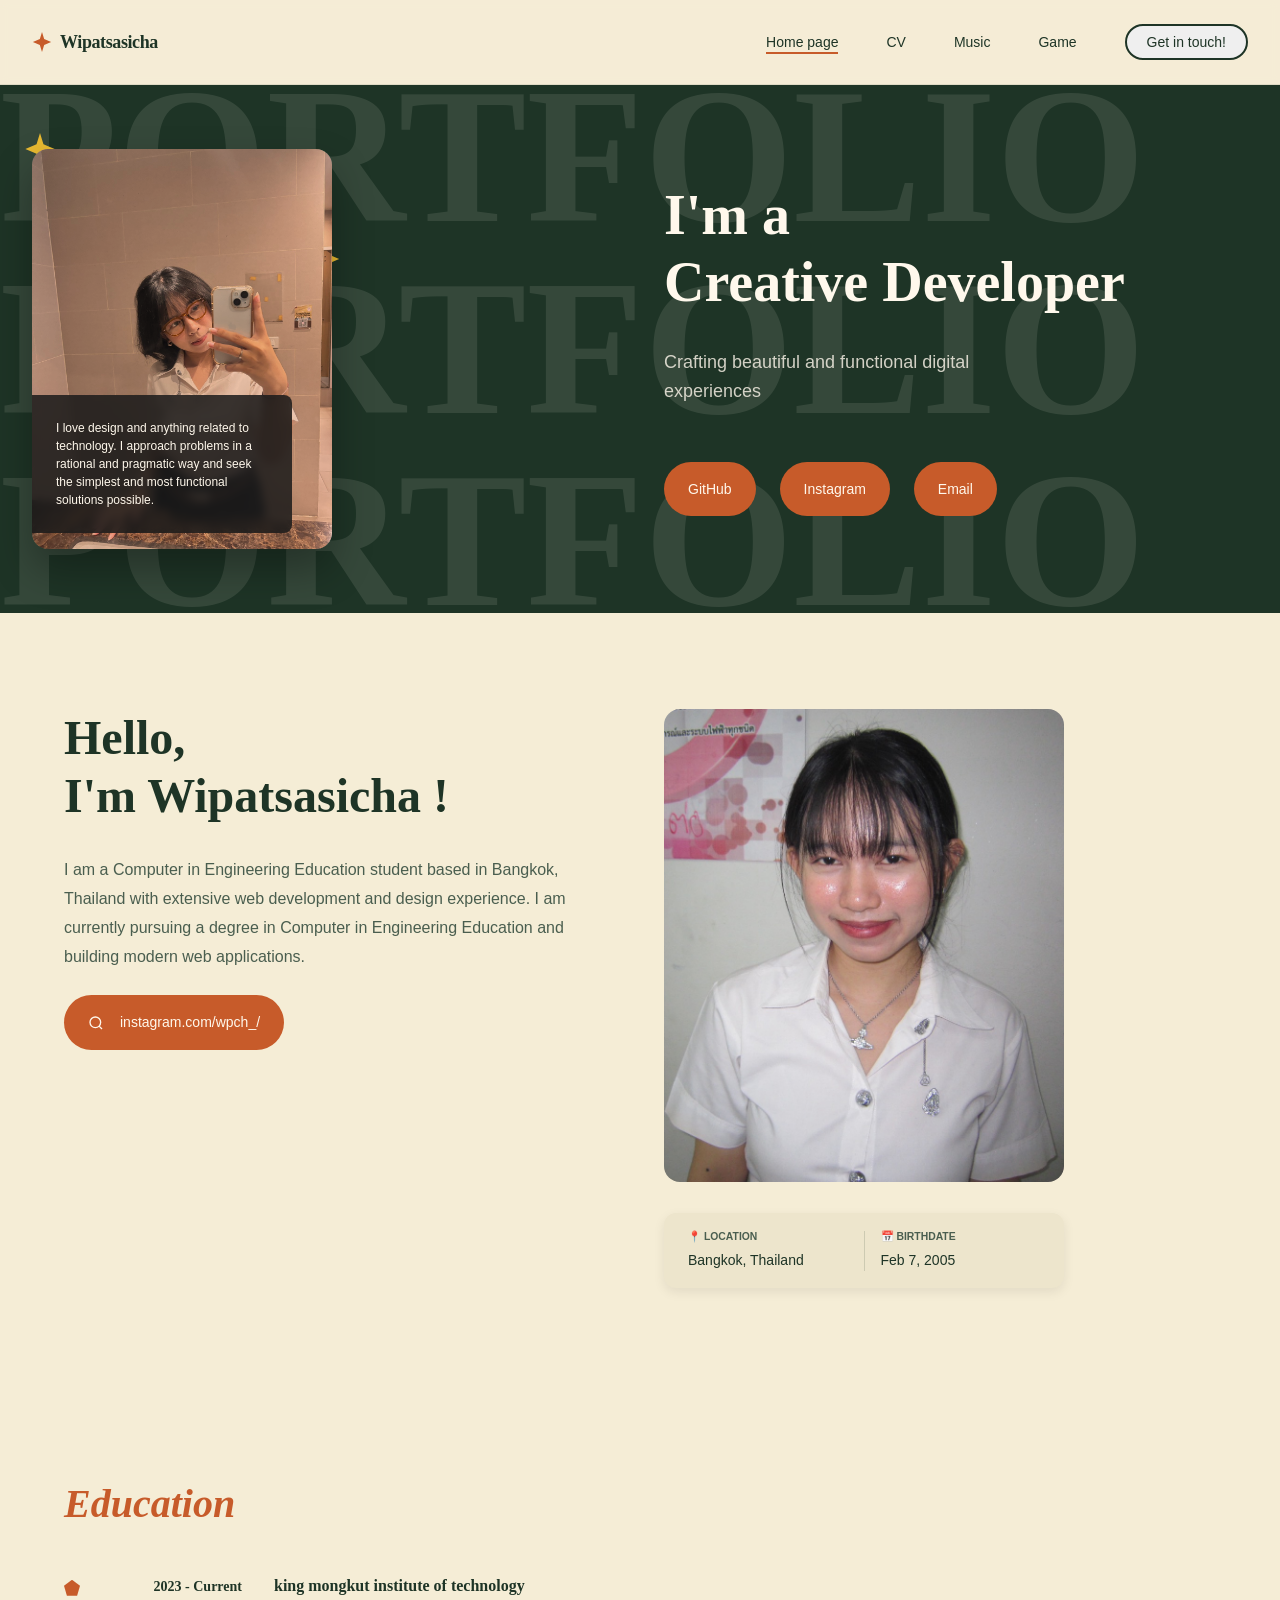
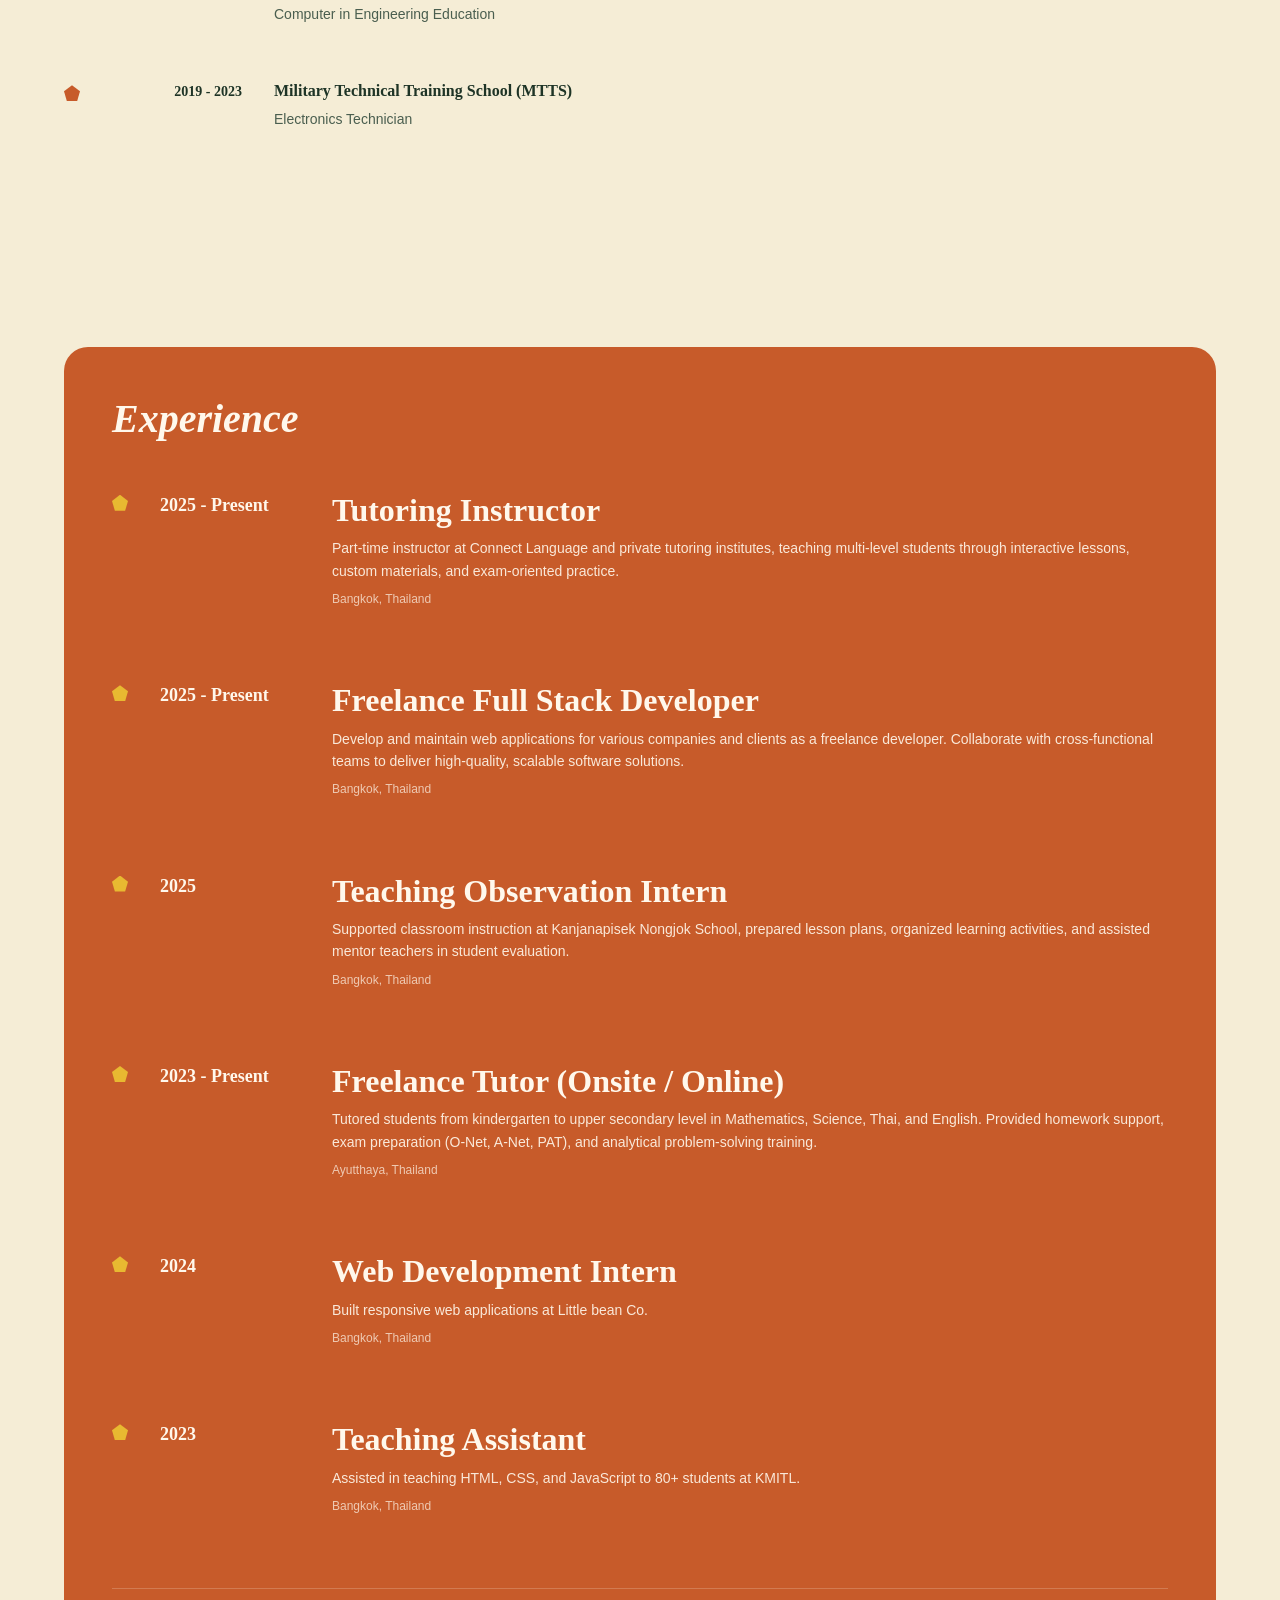
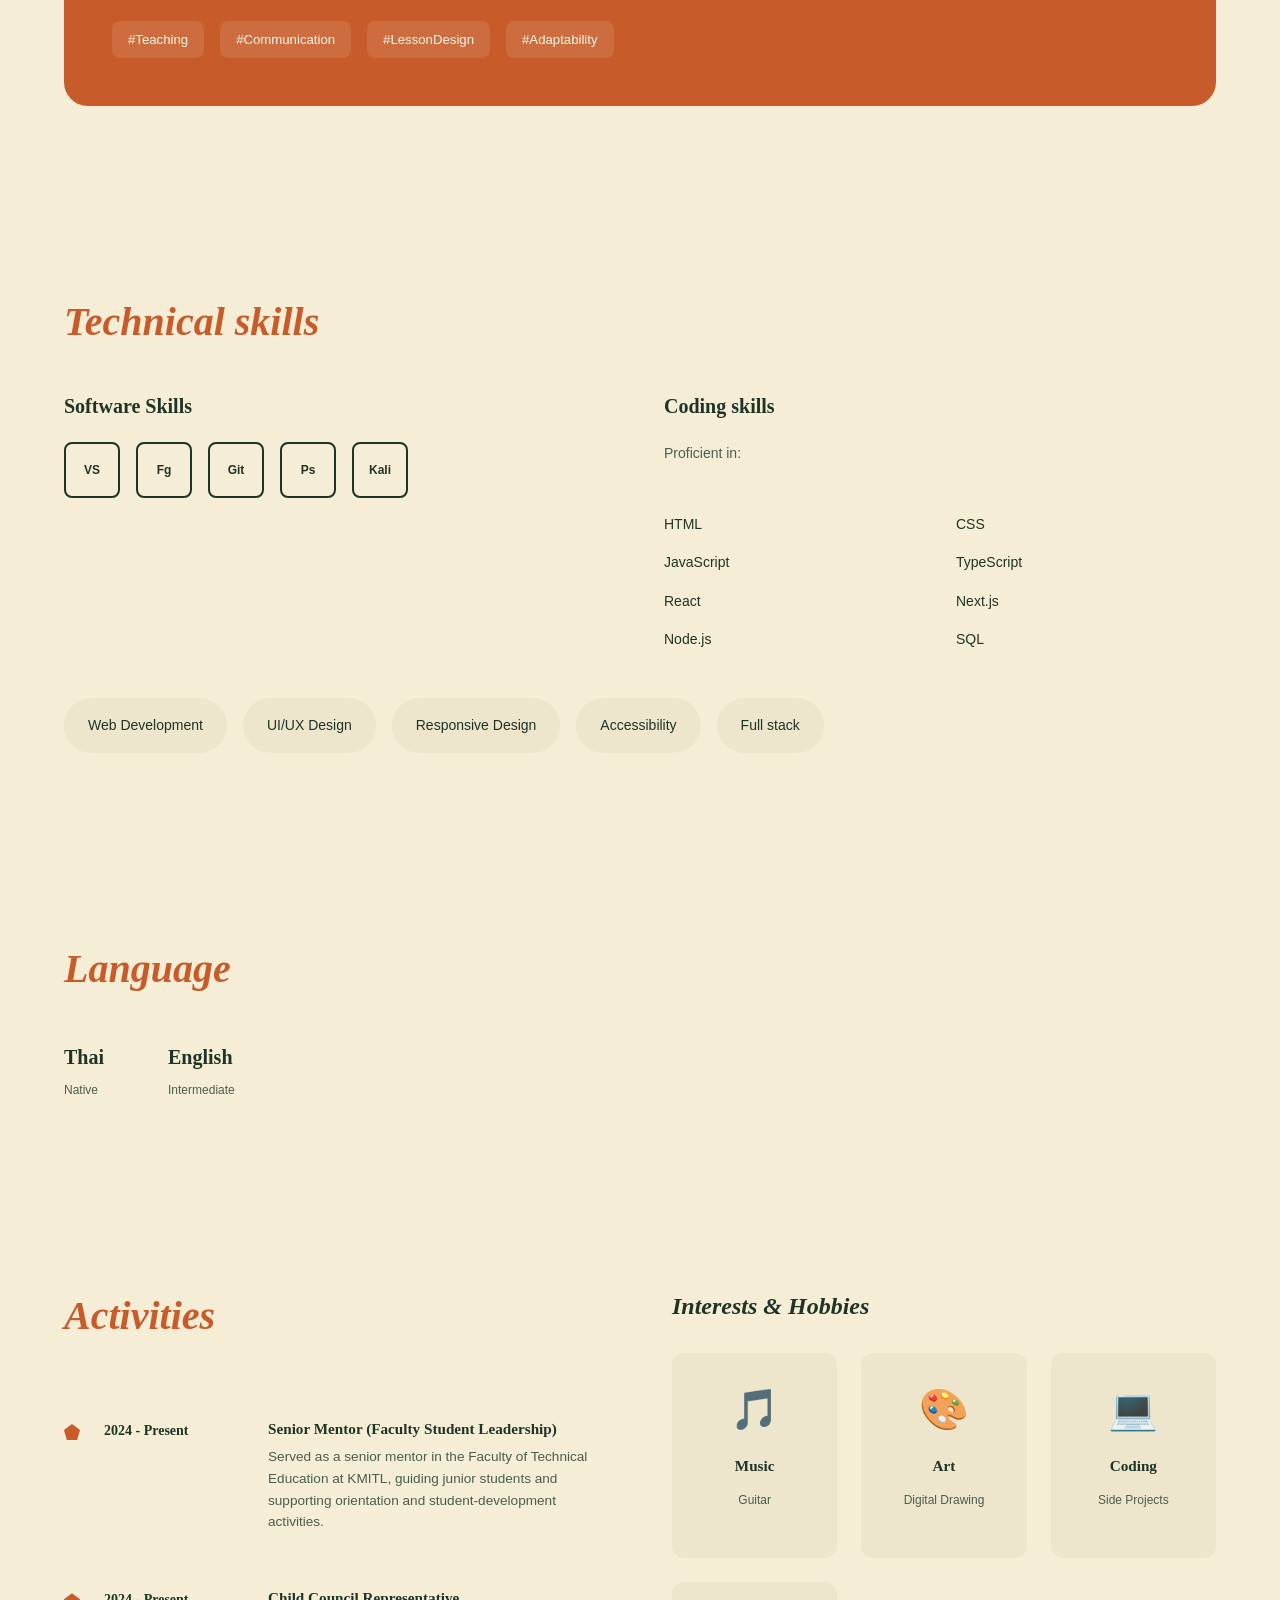
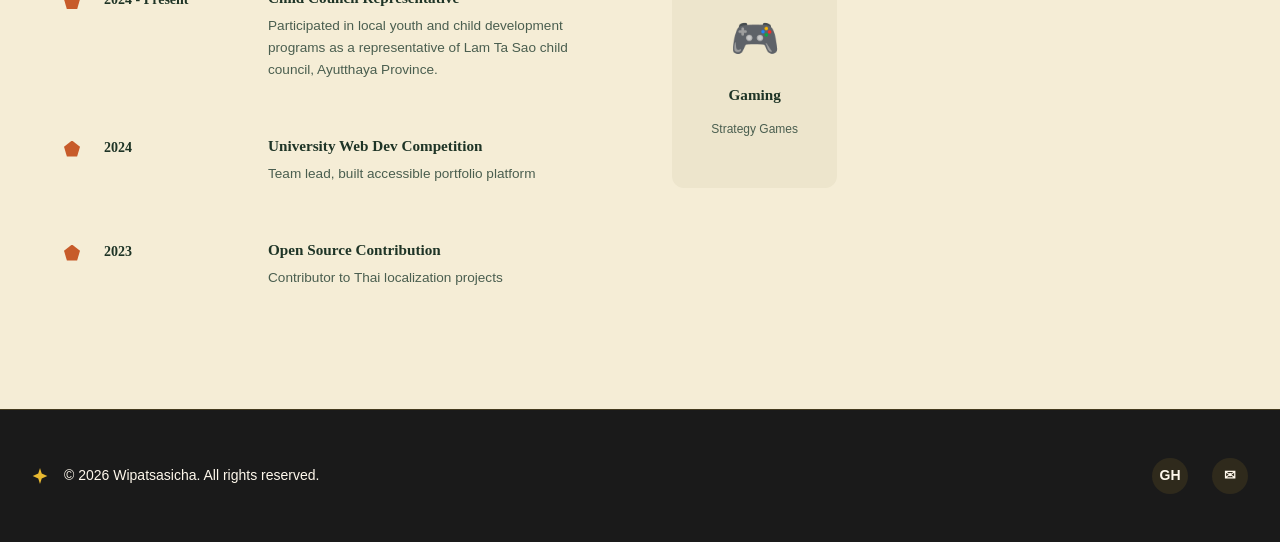
==== commit c1691eef: "เพิ่ม music" ====
--- a/index.html
+++ b/index.html
@@ -1,4 +1,4 @@
-<!DOCTYPE html>
+﻿<!DOCTYPE html>
 <html lang="en" class="no-js">
 <head>
     <meta charset="UTF-8">
@@ -24,6 +24,7 @@
                     <ul class="nav-list">
                         <li><a href="index.html" class="nav-link">Home page</a></li>
                         <li><a href="cv.html" class="nav-link">CV</a></li>
+                        <li><a href="music.html" class="nav-link">Music</a></li>
                         <li><a href="game.html" class="nav-link">Game</a></li>
                     </ul>
                 </nav>
--- a/styles.css
+++ b/styles.css
@@ -1427,3 +1427,368 @@
         height: 1.25rem;
     }
 }
+
+
+/* Music page */
+
+.music-page {
+    background:
+        radial-gradient(140% 120% at 100% 0%, rgba(232, 185, 49, 0.18) 0%, rgba(232, 185, 49, 0) 40%),
+        linear-gradient(180deg, #f7f0dd 0%, #f4ebd3 100%);
+}
+
+.music-hero {
+    padding: var(--spacing-8) var(--spacing-4) var(--spacing-6);
+}
+
+.music-hero-grid {
+    display: grid;
+    gap: var(--spacing-6);
+    align-items: center;
+}
+
+@media (min-width: 900px) {
+    .music-hero-grid {
+        grid-template-columns: 1.1fr 1fr;
+    }
+}
+
+.music-kicker {
+    letter-spacing: 0.08em;
+    text-transform: uppercase;
+    font-weight: 700;
+    font-size: 0.78rem;
+    margin-bottom: var(--spacing-1);
+    color: var(--primary);
+}
+
+.music-title {
+    margin-bottom: var(--spacing-2);
+    color: var(--text-dark);
+    font-style: italic;
+    line-height: 1.05;
+}
+
+.music-subtitle {
+    color: var(--muted);
+    max-width: 46ch;
+}
+
+.music-search {
+    margin-top: var(--spacing-3);
+    display: grid;
+    grid-template-columns: 1fr auto;
+    gap: var(--spacing-2);
+}
+
+.music-search input {
+    border: 1px solid rgba(30, 52, 38, 0.2);
+    background: #fff;
+    border-radius: 9999px;
+    padding: 0.8rem 1rem;
+    color: var(--text-dark);
+    font-size: 0.95rem;
+}
+
+.music-search button {
+    border: 1px solid var(--text-dark);
+    border-radius: 9999px;
+    background: var(--text-dark);
+    color: var(--bg-cream);
+    padding: 0.8rem 1.2rem;
+    font-weight: 700;
+    cursor: pointer;
+    transition: var(--transition);
+}
+
+.music-search button:hover {
+    background: var(--primary);
+    border-color: var(--primary);
+}
+
+.music-status {
+    margin-top: var(--spacing-2);
+    margin-bottom: 0;
+    font-size: 0.9rem;
+    color: var(--muted);
+}
+
+.vinyl-player {
+    display: grid;
+    gap: var(--spacing-3);
+}
+
+.record-player {
+    position: relative;
+    width: min(420px, 92vw);
+    aspect-ratio: 1/1;
+    background: linear-gradient(145deg, #2f3c34 0%, #1d251f 60%, #151c17 100%);
+    border-radius: 1.3rem;
+    border: 1px solid rgba(255, 255, 255, 0.08);
+    box-shadow: 0 16px 45px rgba(15, 20, 18, 0.34);
+    margin: 0 auto;
+    display: grid;
+    place-items: center;
+    overflow: hidden;
+}
+
+.record-player::before {
+    content: '';
+    position: absolute;
+    inset: 14px;
+    border-radius: 1rem;
+    border: 1px solid rgba(255, 255, 255, 0.04);
+}
+
+.vinyl-record {
+    width: 74%;
+    aspect-ratio: 1/1;
+    border-radius: 50%;
+    position: relative;
+    border: 8px solid #0f1211;
+    background: radial-gradient(circle at 30% 30%, #242b26 0%, #111513 65%, #090b0a 100%);
+    box-shadow: 0 10px 30px rgba(0, 0, 0, 0.45);
+}
+
+.vinyl-record.is-spinning {
+    animation: vinyl-spin 2.6s linear infinite;
+}
+
+@keyframes vinyl-spin {
+    to { transform: rotate(360deg); }
+}
+
+.vinyl-record img {
+    width: 42%;
+    aspect-ratio: 1/1;
+    object-fit: cover;
+    border-radius: 50%;
+    position: absolute;
+    inset: 29%;
+    border: 4px solid rgba(245, 237, 214, 0.8);
+}
+
+.record-ring {
+    position: absolute;
+    inset: 8%;
+    border: 1px solid rgba(255, 255, 255, 0.12);
+    border-radius: 50%;
+}
+
+.record-center {
+    position: absolute;
+    width: 18px;
+    height: 18px;
+    border-radius: 50%;
+    background: #f2efe5;
+    border: 5px solid #151a16;
+    top: calc(50% - 9px);
+    left: calc(50% - 9px);
+}
+
+.record-arm {
+    position: absolute;
+    width: 130px;
+    height: 10px;
+    border-radius: 999px;
+    right: 12%;
+    top: 18%;
+    background: linear-gradient(90deg, #b2b7b3 0%, #d8ddd9 50%, #8b908d 100%);
+    transform-origin: right center;
+    transform: rotate(-24deg);
+    transition: transform 0.35s ease;
+}
+
+.record-arm::after {
+    content: '';
+    position: absolute;
+    width: 16px;
+    height: 16px;
+    border-radius: 50%;
+    background: #d8ddd9;
+    right: -2px;
+    top: -3px;
+}
+
+.record-arm.is-playing {
+    transform: rotate(-8deg);
+}
+
+.now-playing-card {
+    background: rgba(255, 255, 255, 0.8);
+    border: 1px solid rgba(30, 52, 38, 0.12);
+    border-radius: 0.9rem;
+    padding: var(--spacing-3);
+    width: min(420px, 92vw);
+    margin: 0 auto;
+}
+
+.now-playing-label {
+    text-transform: uppercase;
+    font-weight: 700;
+    letter-spacing: 0.07em;
+    font-size: 0.72rem;
+    margin-bottom: var(--spacing-1);
+    color: var(--primary);
+}
+
+.track-title {
+    margin: 0;
+    font-size: 1.1rem;
+    color: var(--text-dark);
+}
+
+.track-artist {
+    margin: 0.2rem 0 0;
+    color: var(--muted);
+    font-size: 0.92rem;
+}
+
+.progress-wrap {
+    margin-top: var(--spacing-3);
+    width: 100%;
+    height: 6px;
+    border-radius: 999px;
+    background: rgba(30, 52, 38, 0.12);
+    overflow: hidden;
+}
+
+.track-progress {
+    width: 0;
+    height: 100%;
+    background: linear-gradient(90deg, var(--primary), var(--accent));
+    transition: width 0.08s linear;
+}
+
+.player-actions {
+    margin-top: var(--spacing-3);
+    display: flex;
+    align-items: center;
+    gap: var(--spacing-2);
+}
+
+.player-btn,
+.open-track-link {
+    border-radius: 9999px;
+    font-size: 0.85rem;
+    font-weight: 700;
+    padding: 0.48rem 0.95rem;
+    text-decoration: none;
+}
+
+.player-btn {
+    border: 1px solid var(--text-dark);
+    background: var(--text-dark);
+    color: var(--bg-cream);
+    cursor: pointer;
+}
+
+.open-track-link {
+    border: 1px solid rgba(30, 52, 38, 0.24);
+    color: var(--text-dark);
+    background: #fff;
+}
+
+.music-results-section {
+    padding: var(--spacing-2) var(--spacing-4) var(--spacing-8);
+}
+
+.results-header {
+    display: flex;
+    align-items: baseline;
+    justify-content: space-between;
+    gap: var(--spacing-3);
+    flex-wrap: wrap;
+    margin-bottom: var(--spacing-4);
+}
+
+.results-hint {
+    margin: 0;
+    color: var(--muted);
+    font-size: 0.9rem;
+}
+
+.music-results {
+    list-style: none;
+    margin: 0;
+    padding: 0;
+    display: grid;
+    gap: var(--spacing-2);
+}
+
+.music-result-item {
+    border-radius: 0.8rem;
+    overflow: hidden;
+    border: 1px solid rgba(30, 52, 38, 0.1);
+    background: rgba(255, 255, 255, 0.82);
+}
+
+.music-result-item.active {
+    border-color: rgba(199, 91, 42, 0.64);
+    box-shadow: 0 7px 18px rgba(199, 91, 42, 0.18);
+}
+
+.music-result-btn {
+    width: 100%;
+    border: none;
+    background: transparent;
+    display: grid;
+    grid-template-columns: 56px 1fr;
+    gap: var(--spacing-2);
+    padding: var(--spacing-2);
+    text-align: left;
+    cursor: pointer;
+    align-items: center;
+}
+
+.music-result-btn img {
+    width: 56px;
+    height: 56px;
+    object-fit: cover;
+    border-radius: 0.45rem;
+}
+
+.music-result-copy {
+    min-width: 0;
+    display: flex;
+    flex-direction: column;
+}
+
+.music-result-copy strong,
+.music-result-copy span {
+    overflow: hidden;
+    text-overflow: ellipsis;
+    white-space: nowrap;
+}
+
+.music-result-copy strong {
+    color: var(--text-dark);
+    font-size: 0.95rem;
+}
+
+.music-result-copy span {
+    color: var(--muted);
+    font-size: 0.85rem;
+}
+
+.music-empty {
+    border-radius: 0.8rem;
+    border: 1px dashed rgba(30, 52, 38, 0.24);
+    padding: var(--spacing-3);
+    color: var(--muted);
+    background: rgba(255, 255, 255, 0.55);
+}
+
+@media (max-width: 640px) {
+    .music-hero {
+        padding-top: var(--spacing-6);
+    }
+
+    .music-search {
+        grid-template-columns: 1fr;
+    }
+
+    .player-actions {
+        flex-wrap: wrap;
+    }
+}
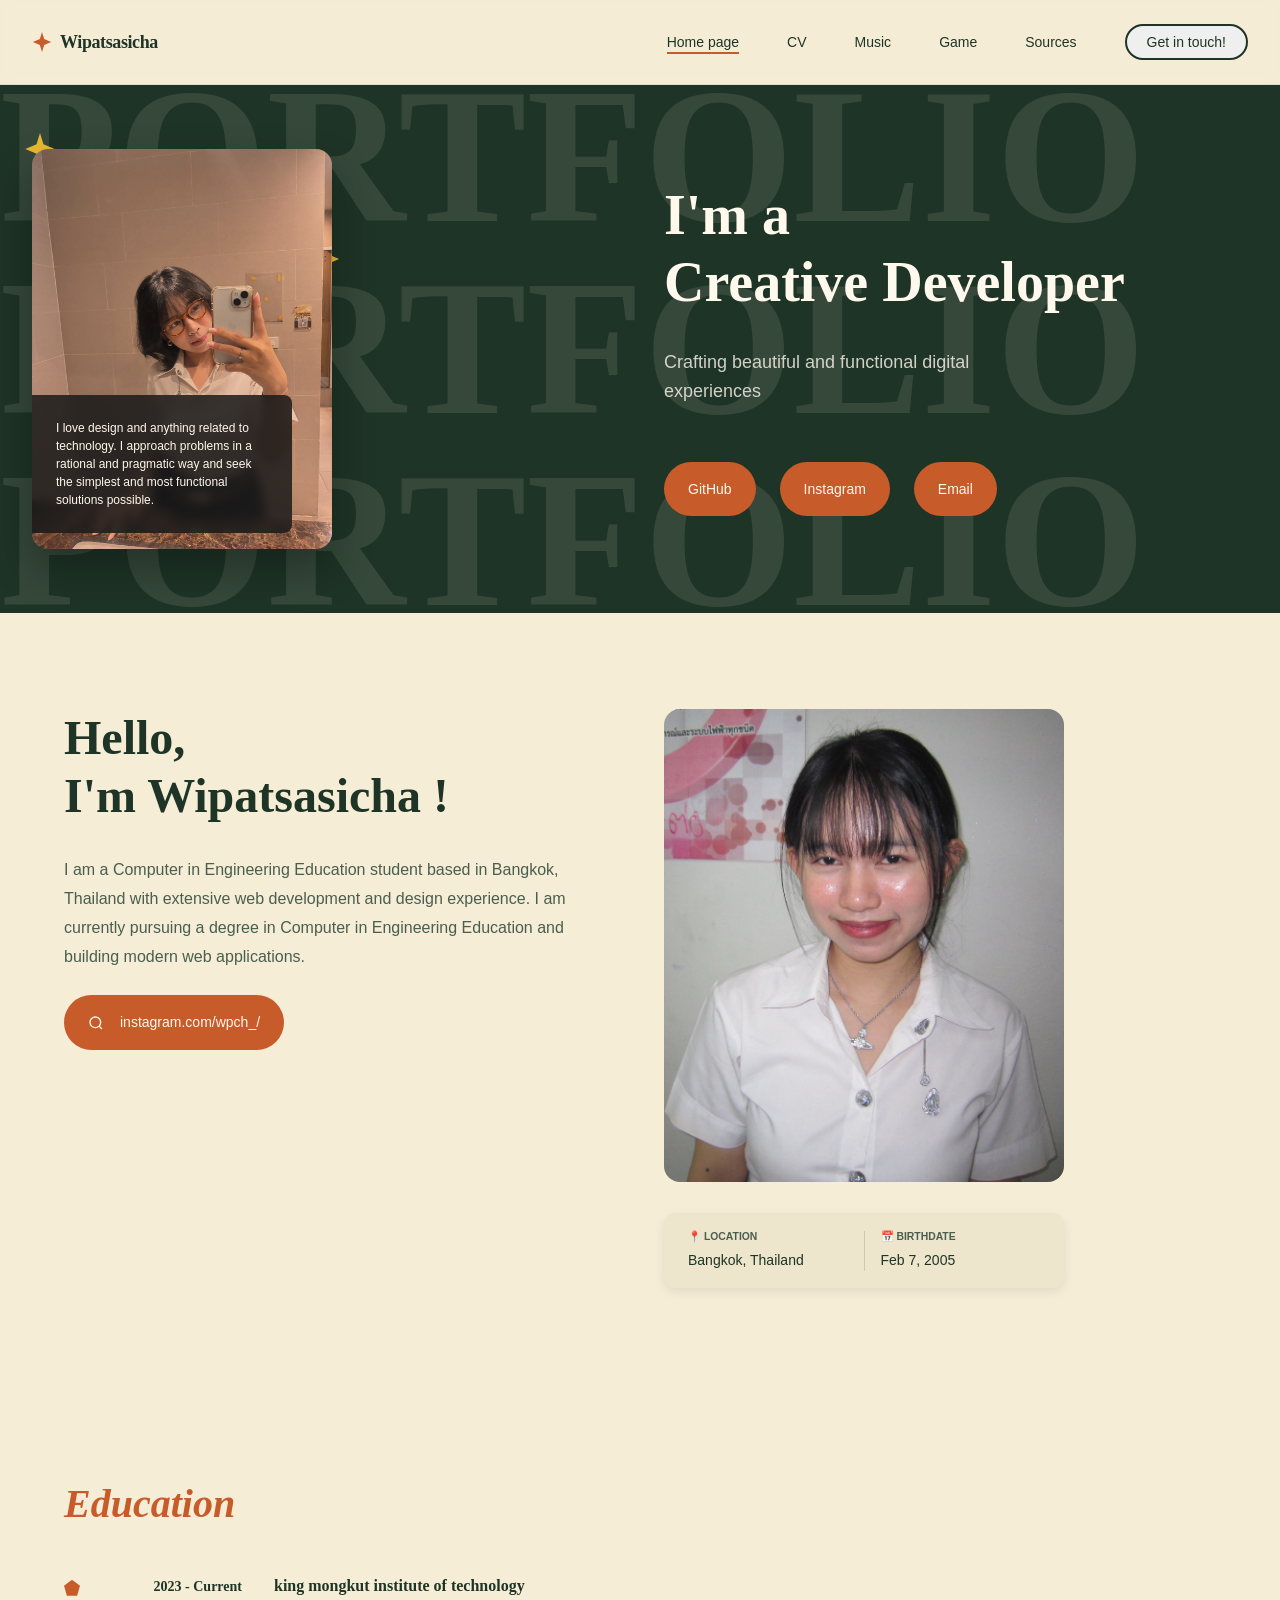
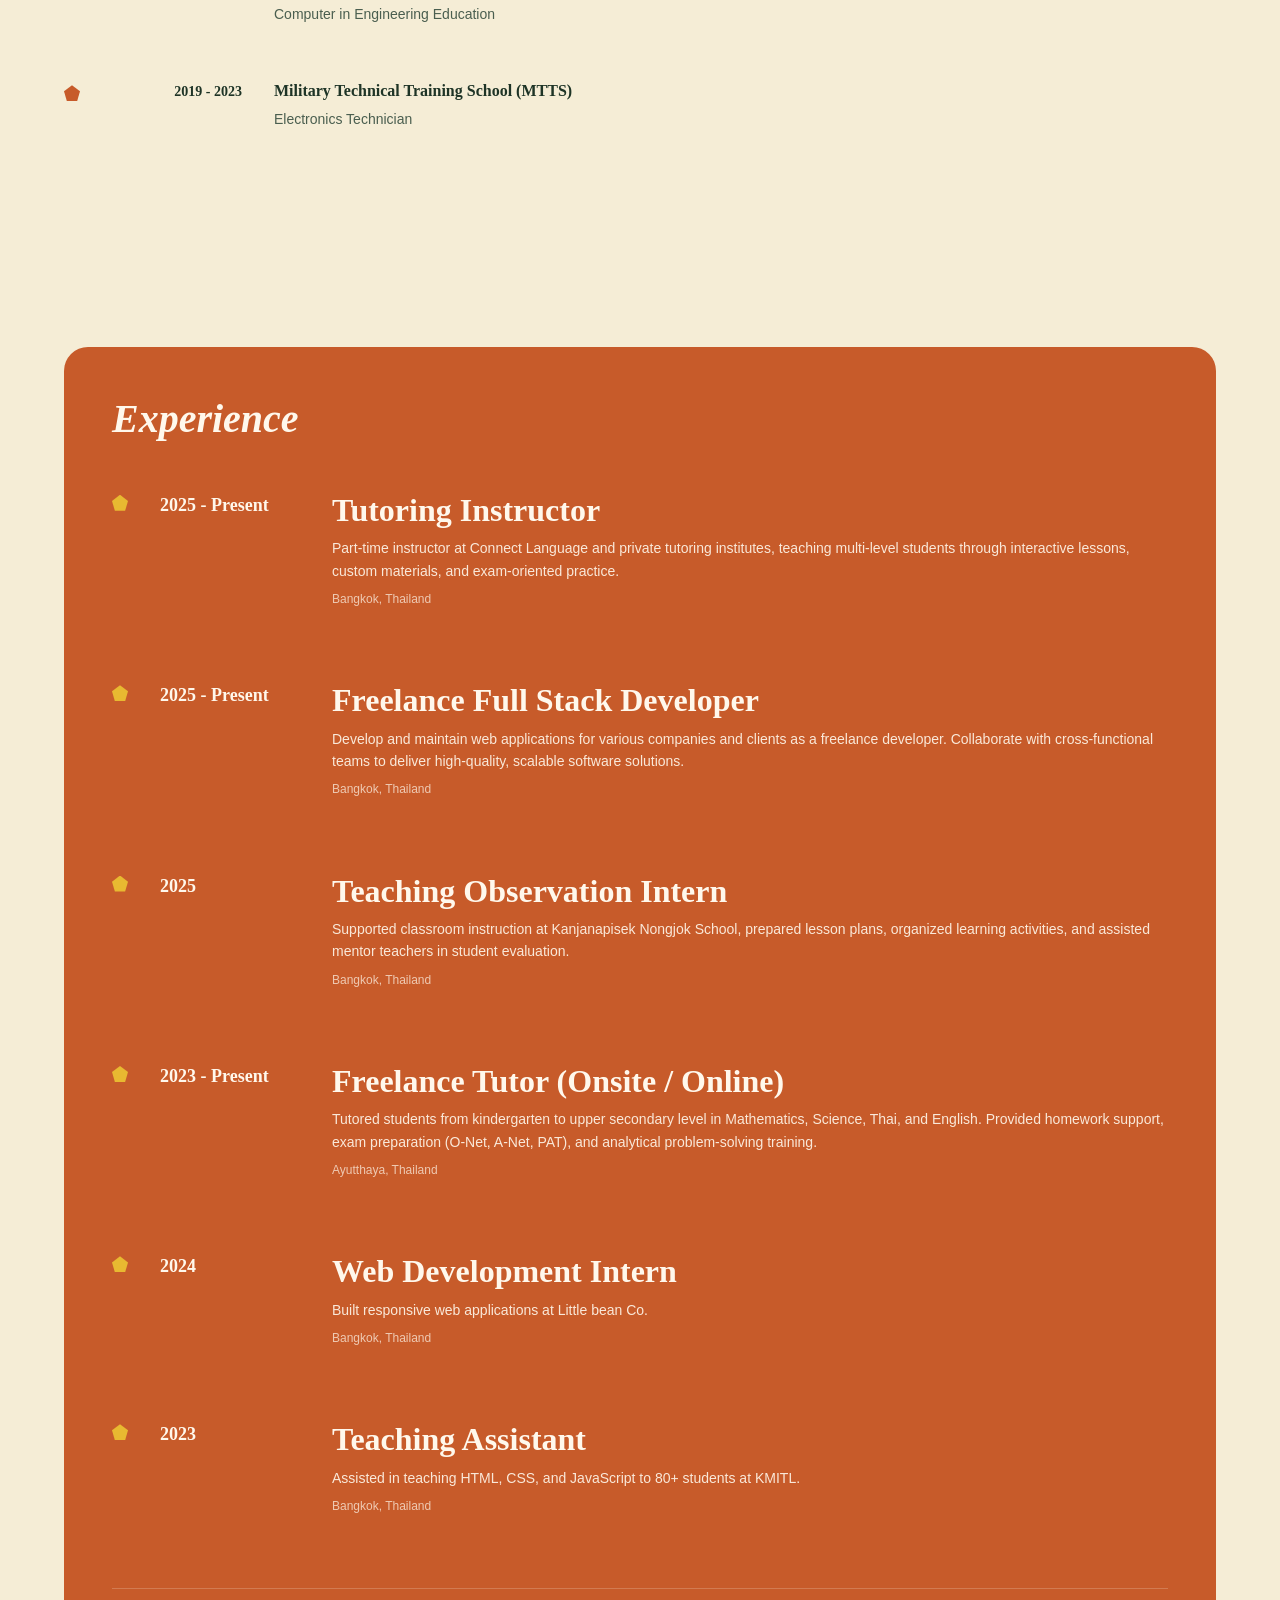
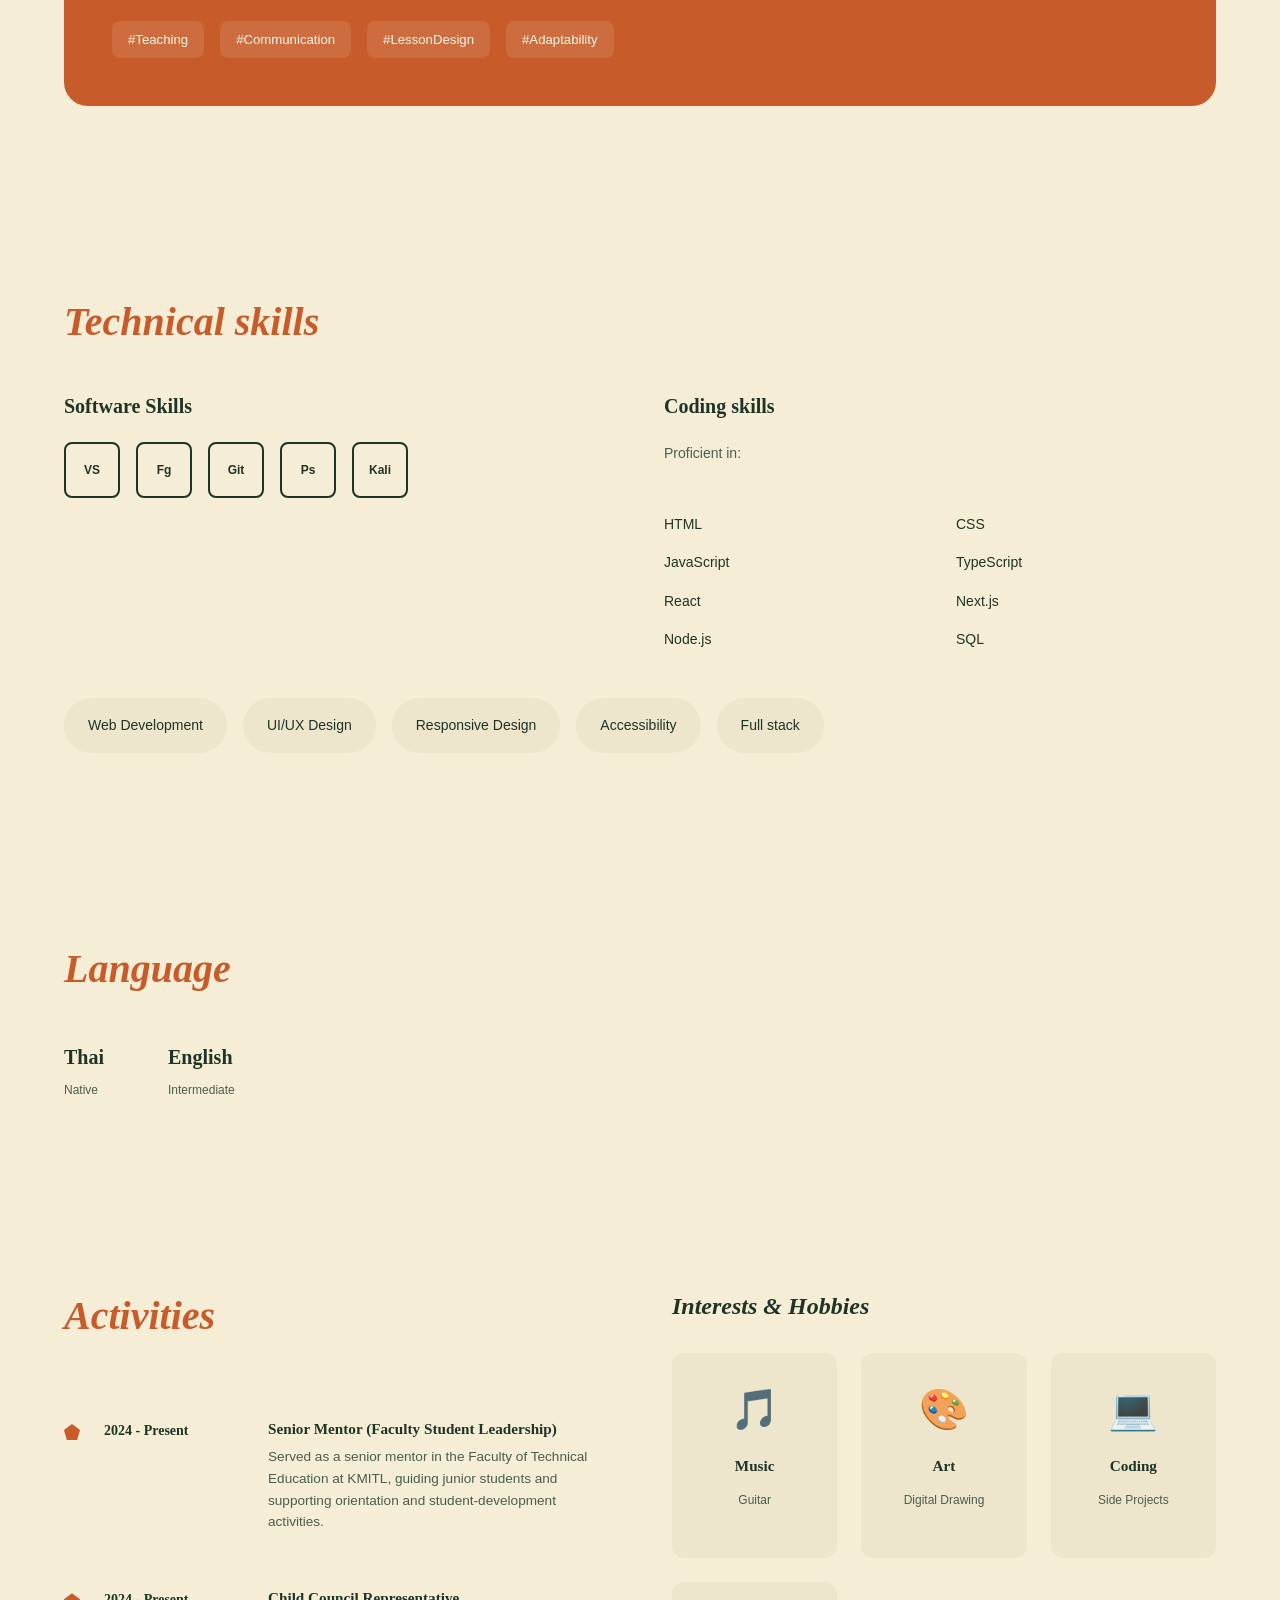
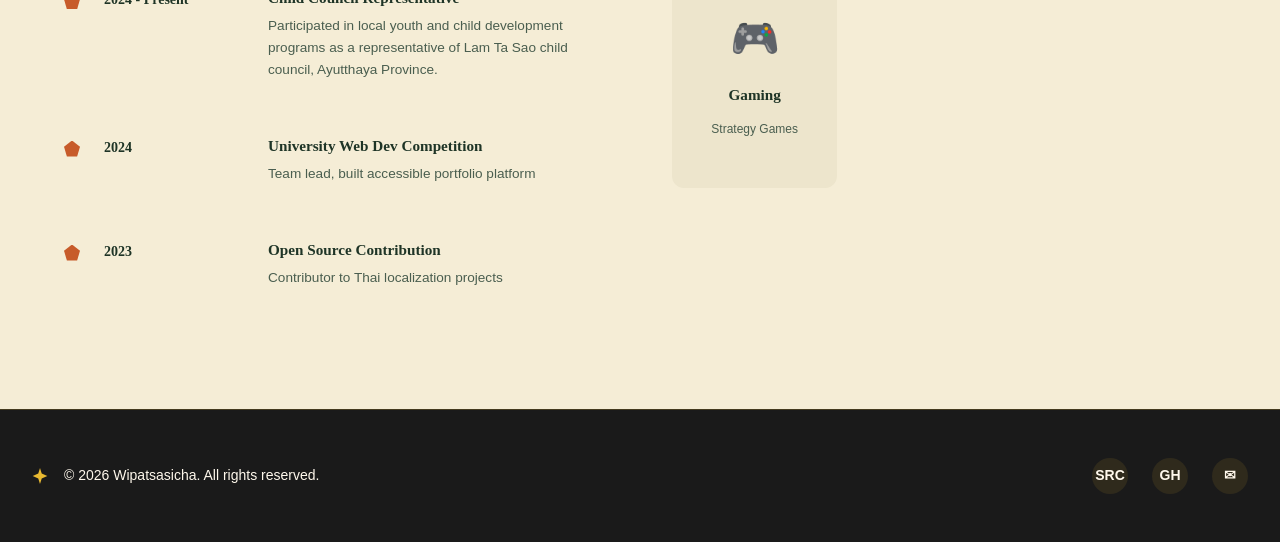
==== commit f07e7454: "Sources" ====
--- a/index.html
+++ b/index.html
@@ -26,6 +26,7 @@
                         <li><a href="cv.html" class="nav-link">CV</a></li>
                         <li><a href="music.html" class="nav-link">Music</a></li>
                         <li><a href="game.html" class="nav-link">Game</a></li>
+                        <li><a href="sources.html" class="nav-link">Sources</a></li>
                     </ul>
                 </nav>
             </div>
--- a/styles.css
+++ b/styles.css
@@ -1792,3 +1792,44 @@
         flex-wrap: wrap;
     }
 }
+
+
+/* Sources page */
+
+.sources-page {
+    background: var(--bg-cream);
+}
+
+.sources-hero {
+    padding: var(--spacing-8) var(--spacing-4) var(--spacing-4);
+}
+
+.sources-section {
+    padding: var(--spacing-2) var(--spacing-4) var(--spacing-8);
+}
+
+.source-card {
+    background: white;
+    border: 1px solid rgba(30, 52, 38, 0.12);
+    border-left: 4px solid var(--primary);
+    border-radius: 0.8rem;
+    padding: var(--spacing-3);
+    margin-bottom: var(--spacing-3);
+}
+
+.source-title {
+    margin: 0 0 var(--spacing-2);
+    color: var(--text-dark);
+    font-size: 1.15rem;
+}
+
+.source-meta {
+    margin: 0 0 var(--spacing-1);
+    color: var(--muted);
+    font-size: 0.95rem;
+}
+
+.source-meta a {
+    color: var(--primary);
+    text-decoration: underline;
+}
